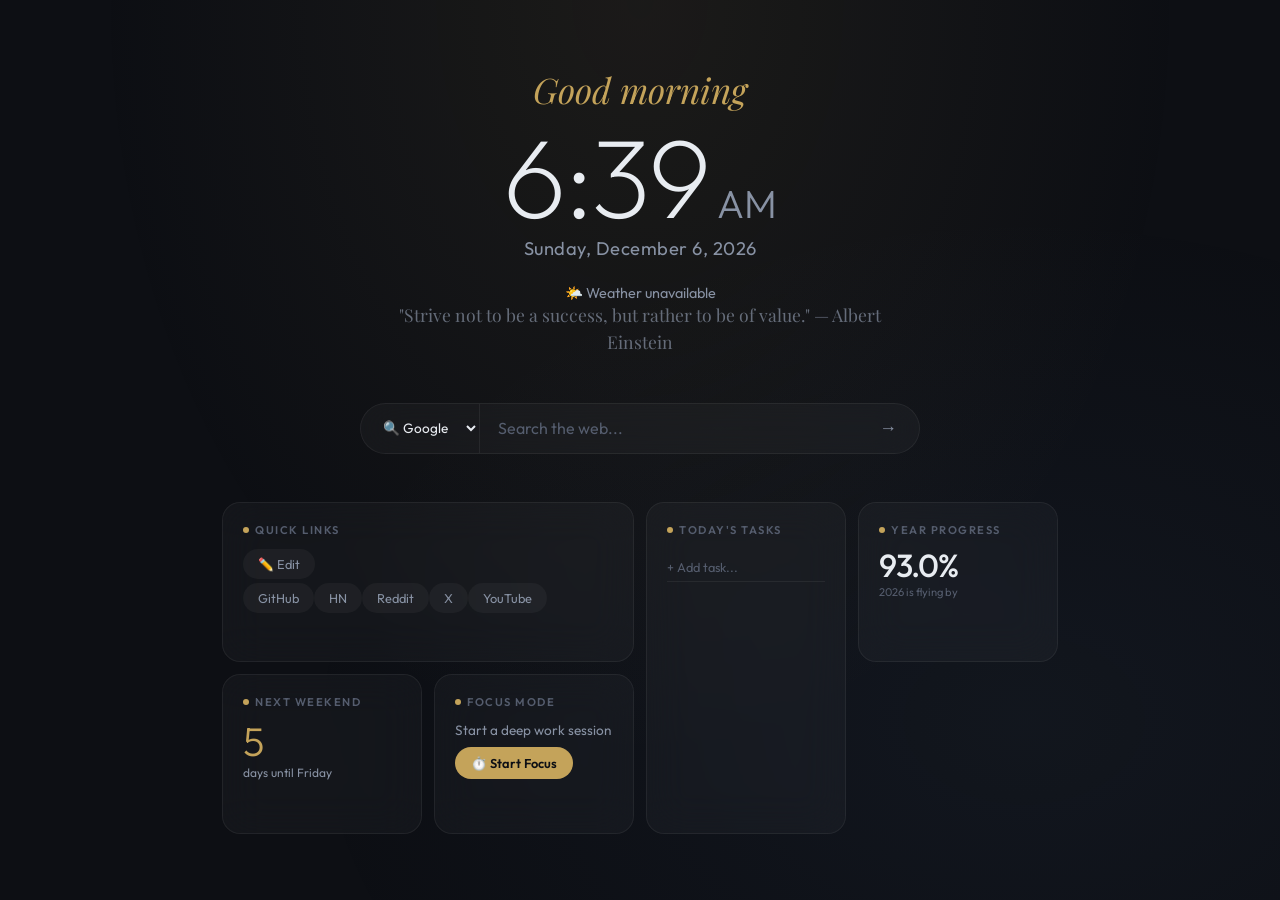
==== dashboard.html @ 771b0e12 "Add Daily Dashboard" ====
<!DOCTYPE html>
<html lang="en">
<head>
<meta charset="UTF-8">
<meta name="viewport" content="width=device-width, initial-scale=1.0">
<title>DayBoard — Your Daily Dashboard</title>
<meta name="description" content="A beautiful daily dashboard. Weather, clock, to-do list, daily quote, and quick search. Set as your browser homepage.">
<meta name="robots" content="index, follow">
<link rel="preconnect" href="https://fonts.googleapis.com">
<link rel="preconnect" href="https://fonts.gstatic.com" crossorigin>
<link href="https://fonts.googleapis.com/css2?family=Outfit:wght@200;300;400;500;600;700;800&family=Playfair+Display:ital,wght@0,400;0,600;0,700;1,400&display=swap" rel="stylesheet">
<style>
:root {
  --bg: #0d0f14;
  --surface: rgba(255,255,255,0.03);
  --surface-hover: rgba(255,255,255,0.06);
  --border: rgba(255,255,255,0.06);
  --text: #e8ecf1;
  --text-secondary: #8892a4;
  --text-muted: #555d6e;
  --accent: #c4a35a;
  --accent-glow: rgba(196,163,90,0.2);
  --radius: 18px;
  --radius-sm: 10px;
  --ease: cubic-bezier(0.16, 1, 0.3, 1);
}

* { margin: 0; padding: 0; box-sizing: border-box; }
html { font-size: 16px; }
body {
  font-family: 'Outfit', -apple-system, sans-serif;
  background: var(--bg);
  color: var(--text);
  min-height: 100vh;
  display: flex;
  align-items: center;
  justify-content: center;
  -webkit-font-smoothing: antialiased;
  overflow-x: hidden;
}

/* Background */
.bg-image {
  position: fixed; inset: 0; z-index: 0;
  background-size: cover; background-position: center;
  opacity: 0.15; transition: opacity 1s;
}
.bg-overlay {
  position: fixed; inset: 0; z-index: 0;
  background: radial-gradient(ellipse at 50% 0%, rgba(196,163,90,0.08) 0%, transparent 60%),
              radial-gradient(ellipse at 80% 80%, rgba(100,140,200,0.06) 0%, transparent 50%);
}

/* Layout */
.dashboard {
  position: relative; z-index: 1;
  width: 100%; max-width: 900px;
  min-height: 100vh;
  display: flex; flex-direction: column;
  justify-content: center;
  padding: 40px 32px;
}

/* Hero section: Time + Quote */
.hero-section {
  text-align: center;
  margin-bottom: 48px;
  animation: fadeUp 0.8s var(--ease) forwards;
}

.time-display {
  font-family: 'Outfit', sans-serif;
  font-size: clamp(3.5rem, 10vw, 7rem);
  font-weight: 200;
  letter-spacing: -3px;
  color: var(--text);
  line-height: 1;
  margin-bottom: 4px;
}
.time-display .ampm {
  font-size: 0.35em;
  font-weight: 300;
  letter-spacing: 0;
  margin-left: 8px;
  color: var(--text-secondary);
}

.date-display {
  font-size: 1.15rem;
  color: var(--text-secondary);
  font-weight: 400;
  letter-spacing: 0.5px;
  margin-bottom: 24px;
}

.greeting {
  font-family: 'Playfair Display', serif;
  font-size: clamp(1.5rem, 3vw, 2.2rem);
  font-style: italic;
  color: var(--accent);
  font-weight: 400;
  margin-bottom: 8px;
}

.quote-text {
  font-family: 'Playfair Display', serif;
  font-size: 1.1rem;
  color: var(--text-secondary);
  max-width: 500px;
  margin: 0 auto;
  line-height: 1.5;
  opacity: 0.7;
}

/* Weather */
.weather-bar {
  display: flex;
  align-items: center;
  justify-content: center;
  gap: 8px;
  margin-top: 8px;
  font-size: 0.9rem;
  color: var(--text-secondary);
}
.weather-icon { font-size: 1.5rem; }

/* Search */
.search-wrap {
  margin: 0 auto 48px;
  max-width: 560px;
  width: 100%;
  animation: fadeUp 0.8s var(--ease) 0.15s forwards;
  opacity: 0;
}
.search-box {
  display: flex;
  background: var(--surface);
  border: 1px solid var(--border);
  border-radius: 50px;
  overflow: hidden;
  backdrop-filter: blur(20px);
  transition: border-color 0.3s, box-shadow 0.3s;
}
.search-box:focus-within {
  border-color: var(--accent);
  box-shadow: 0 0 24px var(--accent-glow);
}
.search-engine {
  padding: 14px 8px 14px 18px;
  background: transparent;
  border: none;
  color: var(--text);
  font-family: 'Outfit', sans-serif;
  font-size: 0.85rem;
  cursor: pointer;
  outline: none;
  min-width: 100px;
  border-right: 1px solid var(--border);
}
.search-engine option { background: #1a1d26; color: var(--text); }
.search-input {
  flex: 1;
  padding: 14px 18px;
  background: transparent;
  border: none;
  color: var(--text);
  font-family: 'Outfit', sans-serif;
  font-size: 1rem;
  outline: none;
}
.search-input::placeholder { color: var(--text-muted); }
.search-btn {
  padding: 14px 22px;
  background: transparent;
  border: none;
  color: var(--text-secondary);
  font-size: 1.1rem;
  cursor: pointer;
  transition: color 0.2s;
}
.search-btn:hover { color: var(--accent); }

/* Bento Grid */
.bento-grid {
  display: grid;
  grid-template-columns: repeat(4, 1fr);
  grid-auto-rows: 160px;
  gap: 12px;
  animation: fadeUp 0.8s var(--ease) 0.3s forwards;
  opacity: 0;
}

.bento-card {
  background: var(--surface);
  border: 1px solid var(--border);
  border-radius: var(--radius);
  padding: 20px;
  backdrop-filter: blur(20px);
  transition: all 0.3s var(--ease);
  overflow: hidden;
  position: relative;
}
.bento-card:hover {
  background: var(--surface-hover);
  border-color: rgba(255,255,255,0.12);
  transform: translateY(-2px);
}
.bento-card.col-2 { grid-column: span 2; }
.bento-card.row-2 { grid-row: span 2; }

.card-title {
  font-size: 0.7rem;
  text-transform: uppercase;
  letter-spacing: 1.5px;
  color: var(--text-muted);
  font-weight: 600;
  margin-bottom: 12px;
  display: flex;
  align-items: center;
  gap: 6px;
}
.card-title .dot {
  width: 6px; height: 6px;
  border-radius: 50%;
  background: var(--accent);
}

/* Todo card */
.todo-list { list-style: none; max-height: 80px; overflow-y: auto; }
.todo-item {
  display: flex; align-items: center; gap: 8px;
  padding: 6px 0; font-size: 0.85rem; color: var(--text-secondary);
  cursor: pointer; transition: color 0.2s;
}
.todo-item:hover { color: var(--text); }
.todo-item.done { text-decoration: line-through; opacity: 0.4; }
.todo-check { width: 16px; height: 16px; border-radius: 4px; border: 1.5px solid var(--text-muted); flex-shrink: 0; display: flex; align-items: center; justify-content: center; font-size: 0.6rem; transition: all 0.2s; }
.todo-item.done .todo-check { background: var(--accent); border-color: var(--accent); }
.todo-input {
  width: 100%; padding: 6px 0; background: transparent; border: none; border-bottom: 1px solid var(--border);
  color: var(--text); font-family: 'Outfit', sans-serif; font-size: 0.8rem; outline: none; margin-top: 4px;
}
.todo-input::placeholder { color: var(--text-muted); }

/* Links card */
.quick-links { display: flex; flex-wrap: wrap; gap: 8px; }
.quick-link {
  padding: 6px 14px; border-radius: 20px;
  background: rgba(255,255,255,0.04);
  color: var(--text-secondary); text-decoration: none;
  font-size: 0.8rem; transition: all 0.2s;
  border: 1px solid transparent;
}
.quick-link:hover { background: var(--surface-hover); color: var(--text); border-color: var(--border); }

/* Countdown card */
.countdown-num {
  font-size: 2.5rem; font-weight: 300; letter-spacing: -1px;
  color: var(--accent); line-height: 1;
}
.countdown-label { font-size: 0.75rem; color: var(--text-secondary); margin-top: 4px; }

/* Stats */
.stat-value {
  font-size: 2rem; font-weight: 500; letter-spacing: -1px;
  color: var(--text); line-height: 1;
}
.stat-label { font-size: 0.7rem; color: var(--text-muted); margin-top: 4px; }

/* Focus button */
.focus-link {
  display: inline-flex; align-items: center; gap: 6px;
  margin-top: 8px; padding: 8px 16px;
  background: var(--accent); color: #0d0f14;
  border-radius: 20px; text-decoration: none;
  font-size: 0.8rem; font-weight: 600;
  transition: all 0.2s;
}
.focus-link:hover { transform: scale(1.03); box-shadow: 0 0 20px var(--accent-glow); }

@keyframes fadeUp {
  from { opacity: 0; transform: translateY(20px); }
  to { opacity: 1; transform: translateY(0); }
}

@media (max-width: 768px) {
  .dashboard { padding: 32px 16px; }
  .bento-grid {
    grid-template-columns: repeat(2, 1fr);
    grid-auto-rows: 140px;
  }
  .bento-card.col-2 { grid-column: span 2; }
  .time-display { font-size: 3rem; }
}
@media (max-width: 480px) {
  .bento-grid { grid-template-columns: 1fr; grid-auto-rows: auto; }
  .bento-card.col-2 { grid-column: span 1; }
  .time-display { font-size: 2.5rem; }
}
</style>
</head>
<body>

<div class="bg-image" id="bgImage"></div>
<div class="bg-overlay"></div>

<div class="dashboard">

  <!-- Hero -->
  <div class="hero-section">
    <div class="greeting" id="greeting">Good morning</div>
    <div class="time-display" id="timeDisplay">00:00</div>
    <div class="date-display" id="dateDisplay"></div>
    <div class="weather-bar" id="weatherBar">Loading weather...</div>
    <div class="quote-text" id="quoteText"></div>
  </div>

  <!-- Search -->
  <div class="search-wrap">
    <div class="search-box">
      <select class="search-engine" id="searchEngine">
        <option value="https://www.google.com/search?q=">🔍 Google</option>
        <option value="https://www.bing.com/search?q=">🔷 Bing</option>
        <option value="https://www.baidu.com/s?wd=">🔶 百度</option>
        <option value="https://search.bilibili.com/all?keyword=">📺 B站</option>
        <option value="https://www.youtube.com/results?search_query=">▶️ YouTube</option>
      </select>
      <input type="text" class="search-input" id="searchInput" placeholder="Search the web..." onkeydown="if(event.key==='Enter')doSearch()">
      <button class="search-btn" onclick="doSearch()">→</button>
    </div>
  </div>

  <!-- Bento Grid -->
  <div class="bento-grid">

    <!-- Quick Links -->
    <div class="bento-card col-2">
      <div class="card-title"><span class="dot"></span> Quick Links</div>
      <div class="quick-links">
        <a href="#" class="quick-link" onclick="localStorage.setItem('db_links',prompt('Edit links (comma-separated URLs|names):',localStorage.getItem('db_links')||''));location.reload()">✏️ Edit</a>
        <span id="quickLinksContainer"></span>
      </div>
    </div>

    <!-- To-Do -->
    <div class="bento-card row-2">
      <div class="card-title"><span class="dot"></span> Today's Tasks</div>
      <ul class="todo-list" id="todoList"></ul>
      <input type="text" class="todo-input" id="todoInput" placeholder="+ Add task..." onkeydown="if(event.key==='Enter')addTodo()">
    </div>

    <!-- Year Progress -->
    <div class="bento-card">
      <div class="card-title"><span class="dot"></span> Year Progress</div>
      <div class="stat-value" id="yearPercent">0%</div>
      <div class="stat-label">2026 is flying by</div>
    </div>

    <!-- Countdown -->
    <div class="bento-card">
      <div class="card-title"><span class="dot"></span> Next Weekend</div>
      <div class="countdown-num" id="countdownDays">0</div>
      <div class="countdown-label">days until Friday</div>
    </div>

    <!-- Focus -->
    <div class="bento-card">
      <div class="card-title"><span class="dot"></span> Focus Mode</div>
      <div style="font-size:0.85rem;color:var(--text-secondary)">Start a deep work session</div>
      <a href="tools/focus-timer.html" class="focus-link">⏱️ Start Focus</a>
    </div>

  </div>

</div>

<script>
// ===== Clock =====
function updateClock() {
  const now = new Date();
  const h = now.getHours(), m = now.getMinutes();
  const ampm = h >= 12 ? 'PM' : 'AM';
  const h12 = h % 12 || 12;
  document.getElementById('timeDisplay').innerHTML = `${h12}:${String(m).padStart(2,'0')}<span class="ampm">${ampm}</span>`;
  
  // Greeting
  let g = h < 12 ? 'Good morning' : h < 17 ? 'Good afternoon' : 'Good evening';
  document.getElementById('greeting').textContent = g;
  
  // Date
  const opts = { weekday: 'long', year: 'numeric', month: 'long', day: 'numeric' };
  document.getElementById('dateDisplay').textContent = now.toLocaleDateString('en-US', opts);
  
  // Year progress
  const start = new Date(now.getFullYear(), 0, 1);
  const end = new Date(now.getFullYear() + 1, 0, 1);
  const pct = ((now - start) / (end - start) * 100).toFixed(1);
  document.getElementById('yearPercent').textContent = pct + '%';
  
  // Countdown to Friday
  const dayOfWeek = now.getDay();
  const daysUntilFriday = dayOfWeek <= 5 ? 5 - dayOfWeek : 7 - dayOfWeek + 5;
  document.getElementById('countdownDays').textContent = daysUntilFriday || '🎉';
  if (daysUntilFriday === 0) {
    document.querySelector('#countdownDays').nextElementSibling.textContent = "It's Friday! 🎉";
  }
}
updateClock();
setInterval(updateClock, 10000);

// ===== Weather (Open-Meteo free API) =====
async function fetchWeather() {
  try {
    // Try to get location
    const pos = await new Promise((resolve, reject) => {
      navigator.geolocation.getCurrentPosition(resolve, reject, { timeout: 5000 });
    });
    const { latitude: lat, longitude: lon } = pos.coords;
    const resp = await fetch(`https://api.open-meteo.com/v1/forecast?latitude=${lat}&longitude=${lon}&current=temperature_2m,weather_code&timezone=auto`);
    const data = await resp.json();
    const temp = Math.round(data.current.temperature_2m);
    const code = data.current.weather_code;
    const icons = { 0:'☀️',1:'🌤️',2:'⛅',3:'☁️',45:'🌫️',51:'🌦️',61:'🌧️',71:'🌨️',80:'🌦️',95:'⛈️' };
    const icon = icons[code] || '🌡️';
    const city = data.timezone?.split('/')[1] || '';
    document.getElementById('weatherBar').innerHTML = `<span class="weather-icon">${icon}</span> ${temp}°C ${city}`;
  } catch(e) {
    document.getElementById('weatherBar').textContent = '🌤️ Weather unavailable';
  }
}
fetchWeather();

// ===== Daily Quote =====
const quotes = [
  '"The only way to do great work is to love what you do." — Steve Jobs',
  '"It does not matter how slowly you go as long as you do not stop." — Confucius',
  '"The future belongs to those who believe in the beauty of their dreams." — Eleanor Roosevelt',
  '"Strive not to be a success, but rather to be of value." — Albert Einstein',
  '"The best time to plant a tree was 20 years ago. The second best time is now." — Chinese Proverb',
  '"Your time is limited, don\'t waste it living someone else\'s life." — Steve Jobs',
  '"Everything you\'ve ever wanted is on the other side of fear." — George Addair',
  '"The only impossible journey is the one you never begin." — Tony Robbins',
  '"Do what you can, with what you have, where you are." — Theodore Roosevelt',
  '"Success is not final, failure is not fatal: it is the courage to continue that counts." — Winston Churchill',
  '"Act as if what you do makes a difference. It does." — William James',
  '"What lies behind us and what lies before us are tiny matters compared to what lies within us." — Emerson',
  '"The secret of getting ahead is getting started." — Mark Twain',
  '"Don\'t watch the clock; do what it does. Keep going." — Sam Levenson',
  '"Quality is not an act, it is a habit." — Aristotle',
];
const today = new Date().toDateString();
const idx = today.split('').reduce((a,c) => a + c.charCodeAt(0), 0) % quotes.length;
document.getElementById('quoteText').textContent = quotes[idx];

// ===== Search =====
function doSearch() {
  const q = document.getElementById('searchInput').value.trim();
  if (!q) return;
  const engine = document.getElementById('searchEngine').value;
  window.location.href = engine + encodeURIComponent(q);
}

// ===== Todo =====
function loadTodos() {
  try { return JSON.parse(localStorage.getItem('db_todos') || '[]'); } catch(e) { return []; }
}
function saveTodos(todos) { localStorage.setItem('db_todos', JSON.stringify(todos)); }
function renderTodos() {
  const todos = loadTodos();
  const list = document.getElementById('todoList');
  list.innerHTML = todos.map((t, i) => `
    <li class="todo-item ${t.done ? 'done' : ''}" onclick="toggleTodo(${i})">
      <span class="todo-check">${t.done ? '✓' : ''}</span> ${t.text}
    </li>
  `).join('');
}
function addTodo() {
  const input = document.getElementById('todoInput');
  const text = input.value.trim();
  if (!text) return;
  const todos = loadTodos();
  todos.push({ text, done: false });
  saveTodos(todos);
  input.value = '';
  renderTodos();
}
function toggleTodo(i) {
  const todos = loadTodos();
  todos[i].done = !todos[i].done;
  saveTodos(todos);
  renderTodos();
}
renderTodos();

// ===== Quick Links =====
function renderLinks() {
  const raw = localStorage.getItem('db_links');
  if (!raw) {
    localStorage.setItem('db_links', 
      'https://github.com|GitHub,https://news.ycombinator.com|HN,https://www.reddit.com|Reddit,https://twitter.com|X,https://www.youtube.com|YouTube');
  }
  const links = (localStorage.getItem('db_links') || '').split(',').filter(l => l.includes('|'));
  const container = document.getElementById('quickLinksContainer');
  container.innerHTML = links.map(l => {
    const [url, name] = l.split('|');
    return `<a href="${url.trim()}" class="quick-link" target="_blank">${name.trim()}</a>`;
  }).join('');
}
renderLinks();

// ===== Background =====
const bgImages = [
  'https://images.unsplash.com/photo-1506905925346-21bda4d32df4?w=1920&q=80',
  'https://images.unsplash.com/photo-1464822759023-fed622ff2c3b?w=1920&q=80',
  'https://images.unsplash.com/photo-1500964757637-c85e8a162699?w=1920&q=80',
  'https://images.unsplash.com/photo-1470071459604-3b5ec3a7fe05?w=1920&q=80',
  'https://images.unsplash.com/photo-1441974231531-c6227db76b6e?w=1920&q=80',
  'https://images.unsplash.com/photo-1518837695005-2083093ee35b?w=1920&q=80',
  'https://images.unsplash.com/photo-1439405326854-014607f694d7?w=1920&q=80',
  'https://images.unsplash.com/photo-1532274402911-5a369e4c4bb5?w=1920&q=80',
];
const bgIdx = new Date().getDate() % bgImages.length;
document.getElementById('bgImage').style.backgroundImage = `url(${bgImages[bgIdx]})`;
</script>
</body>
</html>
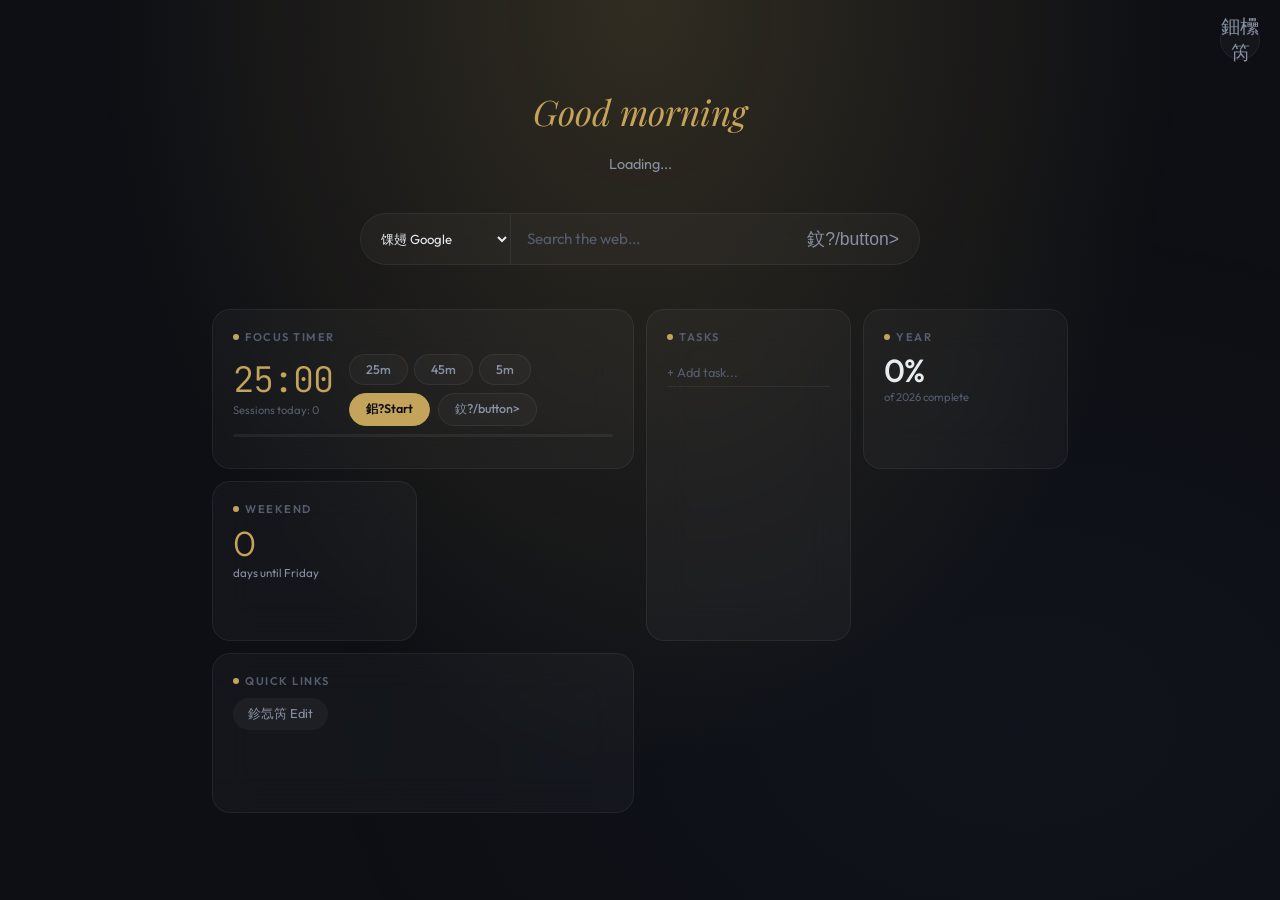
==== commit b3965832: "Dashboard v2" ====
--- a/dashboard.html
+++ b/dashboard.html
@@ -1,15 +1,16 @@
 <!DOCTYPE html>
-<html lang="en">
+<html lang="en" data-theme="dark">
 <head>
 <meta charset="UTF-8">
 <meta name="viewport" content="width=device-width, initial-scale=1.0">
-<title>DayBoard — Your Daily Dashboard</title>
-<meta name="description" content="A beautiful daily dashboard. Weather, clock, to-do list, daily quote, and quick search. Set as your browser homepage.">
+<title>DayBoard 鈥?Your Daily Dashboard</title>
+<meta name="description" content="A beautiful daily dashboard with weather, to-do list, built-in focus timer, daily quotes, and quick search. Set as your browser homepage.">
 <meta name="robots" content="index, follow">
 <link rel="preconnect" href="https://fonts.googleapis.com">
 <link rel="preconnect" href="https://fonts.gstatic.com" crossorigin>
-<link href="https://fonts.googleapis.com/css2?family=Outfit:wght@200;300;400;500;600;700;800&family=Playfair+Display:ital,wght@0,400;0,600;0,700;1,400&display=swap" rel="stylesheet">
+<link href="https://fonts.googleapis.com/css2?family=Outfit:wght@200;300;400;500;600;700;800&family=Playfair+Display:ital,wght@0,400;0,600;0,700;1,400&family=JetBrains+Mono:wght@300;400&display=swap" rel="stylesheet">
 <style>
+/* ====== THEME SYSTEM ====== */
 :root {
   --bg: #0d0f14;
   --surface: rgba(255,255,255,0.03);
@@ -20,9 +21,51 @@
   --text-muted: #555d6e;
   --accent: #c4a35a;
   --accent-glow: rgba(196,163,90,0.2);
+  --accent2: #e8c97a;
   --radius: 18px;
   --radius-sm: 10px;
   --ease: cubic-bezier(0.16, 1, 0.3, 1);
+  --bg-opacity: 0.15;
+}
+
+[data-theme="light"] {
+  --bg: #f5f0eb;
+  --surface: rgba(0,0,0,0.03);
+  --surface-hover: rgba(0,0,0,0.05);
+  --border: rgba(0,0,0,0.06);
+  --text: #1a1a1a;
+  --text-secondary: #6b6b6b;
+  --text-muted: #999;
+  --accent: #b8860b;
+  --accent-glow: rgba(184,134,11,0.15);
+  --accent2: #daa520;
+  --bg-opacity: 0.3;
+}
+
+[data-theme="ocean"] {
+  --bg: #0a1628;
+  --surface: rgba(100,180,255,0.04);
+  --surface-hover: rgba(100,180,255,0.08);
+  --border: rgba(100,180,255,0.08);
+  --text: #d4e4f7;
+  --text-secondary: #7a9cc6;
+  --text-muted: #4a6688;
+  --accent: #5dade2;
+  --accent-glow: rgba(93,173,226,0.2);
+  --accent2: #85c1e9;
+}
+
+[data-theme="forest"] {
+  --bg: #0f1a0f;
+  --surface: rgba(100,200,100,0.04);
+  --surface-hover: rgba(100,200,100,0.08);
+  --border: rgba(100,200,100,0.08);
+  --text: #d4e8d4;
+  --text-secondary: #7aaa7a;
+  --text-muted: #4a7a4a;
+  --accent: #52be80;
+  --accent-glow: rgba(82,190,128,0.2);
+  --accent2: #7dcea0;
 }
 
 * { margin: 0; padding: 0; box-sizing: border-box; }
@@ -37,264 +80,150 @@
   justify-content: center;
   -webkit-font-smoothing: antialiased;
   overflow-x: hidden;
+  transition: background 0.5s, color 0.5s;
 }
 
 /* Background */
-.bg-image {
-  position: fixed; inset: 0; z-index: 0;
-  background-size: cover; background-position: center;
-  opacity: 0.15; transition: opacity 1s;
-}
-.bg-overlay {
-  position: fixed; inset: 0; z-index: 0;
-  background: radial-gradient(ellipse at 50% 0%, rgba(196,163,90,0.08) 0%, transparent 60%),
-              radial-gradient(ellipse at 80% 80%, rgba(100,140,200,0.06) 0%, transparent 50%);
-}
+.bg-image { position: fixed; inset: 0; z-index: 0; background-size: cover; background-position: center; opacity: var(--bg-opacity); transition: opacity 1s, background-image 0.8s; }
+.bg-overlay { position: fixed; inset: 0; z-index: 0; background: radial-gradient(ellipse at 50% 0%, var(--accent-glow) 0%, transparent 60%), radial-gradient(ellipse at 80% 80%, rgba(100,140,200,0.04) 0%, transparent 50%); transition: background 0.5s; }
 
 /* Layout */
-.dashboard {
-  position: relative; z-index: 1;
-  width: 100%; max-width: 900px;
-  min-height: 100vh;
-  display: flex; flex-direction: column;
-  justify-content: center;
-  padding: 40px 32px;
-}
-
-/* Hero section: Time + Quote */
-.hero-section {
-  text-align: center;
-  margin-bottom: 48px;
-  animation: fadeUp 0.8s var(--ease) forwards;
-}
-
-.time-display {
-  font-family: 'Outfit', sans-serif;
-  font-size: clamp(3.5rem, 10vw, 7rem);
-  font-weight: 200;
-  letter-spacing: -3px;
-  color: var(--text);
-  line-height: 1;
-  margin-bottom: 4px;
-}
-.time-display .ampm {
-  font-size: 0.35em;
-  font-weight: 300;
-  letter-spacing: 0;
-  margin-left: 8px;
-  color: var(--text-secondary);
-}
-
-.date-display {
-  font-size: 1.15rem;
-  color: var(--text-secondary);
-  font-weight: 400;
-  letter-spacing: 0.5px;
-  margin-bottom: 24px;
-}
-
-.greeting {
-  font-family: 'Playfair Display', serif;
-  font-size: clamp(1.5rem, 3vw, 2.2rem);
-  font-style: italic;
-  color: var(--accent);
-  font-weight: 400;
-  margin-bottom: 8px;
-}
-
-.quote-text {
-  font-family: 'Playfair Display', serif;
-  font-size: 1.1rem;
-  color: var(--text-secondary);
-  max-width: 500px;
-  margin: 0 auto;
-  line-height: 1.5;
-  opacity: 0.7;
-}
-
-/* Weather */
-.weather-bar {
-  display: flex;
-  align-items: center;
-  justify-content: center;
-  gap: 8px;
-  margin-top: 8px;
-  font-size: 0.9rem;
-  color: var(--text-secondary);
-}
-.weather-icon { font-size: 1.5rem; }
+.dashboard { position: relative; z-index: 1; width: 100%; max-width: 920px; min-height: 100vh; display: flex; flex-direction: column; justify-content: center; padding: 40px 32px; }
+
+/* Settings gear */
+.settings-btn {
+  position: fixed; top: 20px; right: 20px; z-index: 10;
+  width: 40px; height: 40px; border-radius: 50%;
+  background: var(--surface); border: 1px solid var(--border);
+  color: var(--text-secondary); font-size: 1.2rem; cursor: pointer;
+  display: flex; align-items: center; justify-content: center;
+  transition: all 0.3s; backdrop-filter: blur(10px);
+}
+.settings-btn:hover { background: var(--surface-hover); color: var(--text); transform: rotate(60deg); }
+
+/* Settings panel */
+.settings-panel {
+  position: fixed; top: 70px; right: 20px; z-index: 10;
+  background: var(--surface); border: 1px solid var(--border);
+  border-radius: var(--radius); padding: 20px;
+  backdrop-filter: blur(30px); min-width: 240px;
+  display: none; animation: fadeUp 0.3s var(--ease);
+}
+.settings-panel.open { display: block; }
+.settings-panel h3 { font-size: 0.8rem; text-transform: uppercase; letter-spacing: 1.5px; color: var(--text-muted); margin-bottom: 12px; }
+.setting-row { display: flex; align-items: center; gap: 8px; margin-bottom: 10px; }
+.setting-row label { font-size: 0.85rem; color: var(--text-secondary); flex: 1; }
+.setting-row input[type="text"] {
+  width: 140px; padding: 6px 10px; background: var(--surface-hover); border: 1px solid var(--border);
+  border-radius: 6px; color: var(--text); font-family: 'Outfit',sans-serif; font-size: 0.85rem; outline: none;
+}
+.setting-row input[type="text"]:focus { border-color: var(--accent); }
+.theme-options { display: flex; gap: 6px; }
+.theme-dot {
+  width: 28px; height: 28px; border-radius: 50%; cursor: pointer; border: 2px solid transparent;
+  transition: all 0.2s;
+}
+.theme-dot:hover { transform: scale(1.1); }
+.theme-dot.active { border-color: var(--text); }
+.theme-dot.dark { background: #0d0f14; }
+.theme-dot.light { background: #f5f0eb; }
+.theme-dot.ocean { background: #0a1628; }
+.theme-dot.forest { background: #0f1a0f; }
+
+/* Set as homepage banner */
+.homepage-banner {
+  position: fixed; bottom: 0; left: 0; right: 0; z-index: 10;
+  background: var(--accent); color: #0d0f14;
+  text-align: center; padding: 12px 20px;
+  font-size: 0.85rem; font-weight: 600;
+  display: none; animation: fadeUp 0.5s var(--ease);
+  cursor: pointer;
+}
+.homepage-banner.show { display: block; }
+.homepage-banner .close-banner { position: absolute; right: 16px; top: 50%; transform: translateY(-50%); background: none; border: none; color: #0d0f14; font-size: 1.2rem; cursor: pointer; opacity: 0.6; }
+
+/* Hero */
+.hero-section { text-align: center; margin-bottom: 40px; animation: fadeUp 0.8s var(--ease) forwards; }
+.time-display { font-family: 'Outfit', sans-serif; font-size: clamp(3.5rem, 10vw, 6.5rem); font-weight: 200; letter-spacing: -3px; line-height: 1; margin-bottom: 2px; transition: color 0.5s; }
+.time-display .ampm { font-size: 0.33em; font-weight: 300; letter-spacing: 0; margin-left: 6px; color: var(--text-secondary); }
+.date-display { font-size: 1.1rem; color: var(--text-secondary); font-weight: 400; letter-spacing: 0.5px; margin-bottom: 20px; }
+.greeting { font-family: 'Playfair Display', serif; font-size: clamp(1.5rem, 3vw, 2.2rem); font-style: italic; color: var(--accent); font-weight: 400; margin-bottom: 6px; }
+.quote-text { font-family: 'Playfair Display', serif; font-size: 1.05rem; color: var(--text-secondary); max-width: 500px; margin: 0 auto; line-height: 1.5; opacity: 0.7; transition: color 0.5s; }
+.weather-bar { display: flex; align-items: center; justify-content: center; gap: 6px; margin-top: 8px; font-size: 0.9rem; color: var(--text-secondary); }
+.weather-icon { font-size: 1.4rem; }
 
 /* Search */
-.search-wrap {
-  margin: 0 auto 48px;
-  max-width: 560px;
-  width: 100%;
-  animation: fadeUp 0.8s var(--ease) 0.15s forwards;
-  opacity: 0;
-}
-.search-box {
-  display: flex;
-  background: var(--surface);
-  border: 1px solid var(--border);
-  border-radius: 50px;
-  overflow: hidden;
-  backdrop-filter: blur(20px);
-  transition: border-color 0.3s, box-shadow 0.3s;
-}
-.search-box:focus-within {
-  border-color: var(--accent);
-  box-shadow: 0 0 24px var(--accent-glow);
-}
-.search-engine {
-  padding: 14px 8px 14px 18px;
-  background: transparent;
-  border: none;
-  color: var(--text);
-  font-family: 'Outfit', sans-serif;
-  font-size: 0.85rem;
-  cursor: pointer;
-  outline: none;
-  min-width: 100px;
-  border-right: 1px solid var(--border);
-}
+.search-wrap { margin: 0 auto 44px; max-width: 560px; width: 100%; animation: fadeUp 0.8s var(--ease) 0.15s forwards; opacity: 0; }
+.search-box { display: flex; background: var(--surface); border: 1px solid var(--border); border-radius: 50px; overflow: hidden; backdrop-filter: blur(20px); transition: all 0.3s; }
+.search-box:focus-within { border-color: var(--accent); box-shadow: 0 0 24px var(--accent-glow); }
+.search-engine { padding: 13px 8px 13px 16px; background: transparent; border: none; color: var(--text); font-family: 'Outfit', sans-serif; font-size: 0.82rem; cursor: pointer; outline: none; min-width: 95px; border-right: 1px solid var(--border); }
 .search-engine option { background: #1a1d26; color: var(--text); }
-.search-input {
-  flex: 1;
-  padding: 14px 18px;
-  background: transparent;
-  border: none;
-  color: var(--text);
-  font-family: 'Outfit', sans-serif;
-  font-size: 1rem;
-  outline: none;
-}
+.search-input { flex: 1; padding: 13px 16px; background: transparent; border: none; color: var(--text); font-family: 'Outfit', sans-serif; font-size: 0.95rem; outline: none; }
 .search-input::placeholder { color: var(--text-muted); }
-.search-btn {
-  padding: 14px 22px;
-  background: transparent;
-  border: none;
-  color: var(--text-secondary);
-  font-size: 1.1rem;
-  cursor: pointer;
-  transition: color 0.2s;
-}
+.search-btn { padding: 13px 20px; background: transparent; border: none; color: var(--text-secondary); font-size: 1.1rem; cursor: pointer; transition: color 0.2s; }
 .search-btn:hover { color: var(--accent); }
 
 /* Bento Grid */
-.bento-grid {
-  display: grid;
-  grid-template-columns: repeat(4, 1fr);
-  grid-auto-rows: 160px;
-  gap: 12px;
-  animation: fadeUp 0.8s var(--ease) 0.3s forwards;
-  opacity: 0;
-}
-
-.bento-card {
-  background: var(--surface);
-  border: 1px solid var(--border);
-  border-radius: var(--radius);
-  padding: 20px;
-  backdrop-filter: blur(20px);
-  transition: all 0.3s var(--ease);
-  overflow: hidden;
-  position: relative;
-}
-.bento-card:hover {
-  background: var(--surface-hover);
-  border-color: rgba(255,255,255,0.12);
-  transform: translateY(-2px);
-}
+.bento-grid { display: grid; grid-template-columns: repeat(4, 1fr); grid-auto-rows: 160px; gap: 12px; animation: fadeUp 0.8s var(--ease) 0.3s forwards; opacity: 0; }
+.bento-card { background: var(--surface); border: 1px solid var(--border); border-radius: var(--radius); padding: 20px; backdrop-filter: blur(20px); transition: all 0.3s var(--ease); overflow: hidden; position: relative; }
+.bento-card:hover { background: var(--surface-hover); border-color: rgba(255,255,255,0.12); transform: translateY(-2px); }
 .bento-card.col-2 { grid-column: span 2; }
 .bento-card.row-2 { grid-row: span 2; }
-
-.card-title {
-  font-size: 0.7rem;
-  text-transform: uppercase;
-  letter-spacing: 1.5px;
-  color: var(--text-muted);
-  font-weight: 600;
-  margin-bottom: 12px;
-  display: flex;
-  align-items: center;
-  gap: 6px;
-}
-.card-title .dot {
-  width: 6px; height: 6px;
-  border-radius: 50%;
-  background: var(--accent);
-}
-
-/* Todo card */
+.card-title { font-size: 0.7rem; text-transform: uppercase; letter-spacing: 1.5px; color: var(--text-muted); font-weight: 600; margin-bottom: 10px; display: flex; align-items: center; gap: 6px; }
+.card-title .dot { width: 6px; height: 6px; border-radius: 50%; background: var(--accent); flex-shrink: 0; }
+
+/* Todo */
 .todo-list { list-style: none; max-height: 80px; overflow-y: auto; }
-.todo-item {
-  display: flex; align-items: center; gap: 8px;
-  padding: 6px 0; font-size: 0.85rem; color: var(--text-secondary);
-  cursor: pointer; transition: color 0.2s;
-}
+.todo-item { display: flex; align-items: center; gap: 8px; padding: 5px 0; font-size: 0.82rem; color: var(--text-secondary); cursor: pointer; transition: color 0.2s; }
 .todo-item:hover { color: var(--text); }
 .todo-item.done { text-decoration: line-through; opacity: 0.4; }
 .todo-check { width: 16px; height: 16px; border-radius: 4px; border: 1.5px solid var(--text-muted); flex-shrink: 0; display: flex; align-items: center; justify-content: center; font-size: 0.6rem; transition: all 0.2s; }
 .todo-item.done .todo-check { background: var(--accent); border-color: var(--accent); }
-.todo-input {
-  width: 100%; padding: 6px 0; background: transparent; border: none; border-bottom: 1px solid var(--border);
-  color: var(--text); font-family: 'Outfit', sans-serif; font-size: 0.8rem; outline: none; margin-top: 4px;
-}
+.todo-input { width: 100%; padding: 6px 0; background: transparent; border: none; border-bottom: 1px solid var(--border); color: var(--text); font-family: 'Outfit', sans-serif; font-size: 0.8rem; outline: none; margin-top: 4px; }
 .todo-input::placeholder { color: var(--text-muted); }
 
-/* Links card */
+/* Links */
 .quick-links { display: flex; flex-wrap: wrap; gap: 8px; }
-.quick-link {
-  padding: 6px 14px; border-radius: 20px;
-  background: rgba(255,255,255,0.04);
-  color: var(--text-secondary); text-decoration: none;
-  font-size: 0.8rem; transition: all 0.2s;
-  border: 1px solid transparent;
-}
+.quick-link { padding: 6px 14px; border-radius: 20px; background: rgba(255,255,255,0.04); color: var(--text-secondary); text-decoration: none; font-size: 0.8rem; transition: all 0.2s; border: 1px solid transparent; }
 .quick-link:hover { background: var(--surface-hover); color: var(--text); border-color: var(--border); }
 
-/* Countdown card */
-.countdown-num {
-  font-size: 2.5rem; font-weight: 300; letter-spacing: -1px;
-  color: var(--accent); line-height: 1;
-}
-.countdown-label { font-size: 0.75rem; color: var(--text-secondary); margin-top: 4px; }
-
 /* Stats */
-.stat-value {
-  font-size: 2rem; font-weight: 500; letter-spacing: -1px;
-  color: var(--text); line-height: 1;
-}
+.stat-value { font-size: 2rem; font-weight: 500; letter-spacing: -1px; line-height: 1; }
 .stat-label { font-size: 0.7rem; color: var(--text-muted); margin-top: 4px; }
 
-/* Focus button */
-.focus-link {
-  display: inline-flex; align-items: center; gap: 6px;
-  margin-top: 8px; padding: 8px 16px;
-  background: var(--accent); color: #0d0f14;
-  border-radius: 20px; text-decoration: none;
-  font-size: 0.8rem; font-weight: 600;
-  transition: all 0.2s;
-}
-.focus-link:hover { transform: scale(1.03); box-shadow: 0 0 20px var(--accent-glow); }
-
-@keyframes fadeUp {
-  from { opacity: 0; transform: translateY(20px); }
-  to { opacity: 1; transform: translateY(0); }
-}
+/* Focus Timer embedded */
+.focus-display { font-family: 'JetBrains Mono', monospace; font-size: 2.2rem; font-weight: 300; letter-spacing: -1px; color: var(--accent); line-height: 1; margin-bottom: 4px; transition: color 0.3s; }
+.focus-controls { display: flex; gap: 8px; margin-top: 8px; }
+.focus-btn {
+  padding: 7px 16px; border-radius: 20px; border: 1px solid var(--border);
+  background: var(--surface); color: var(--text-secondary);
+  font-family: 'Outfit', sans-serif; font-size: 0.78rem; cursor: pointer;
+  transition: all 0.2s; font-weight: 500;
+}
+.focus-btn:hover { background: var(--surface-hover); color: var(--text); }
+.focus-btn.primary { background: var(--accent); color: #0d0f14; border-color: var(--accent); font-weight: 600; }
+.focus-btn.primary:hover { background: var(--accent2); }
+.focus-progress { height: 3px; background: var(--border); border-radius: 2px; margin-top: 8px; overflow: hidden; }
+.focus-progress-bar { height: 100%; background: var(--accent); border-radius: 2px; transition: width 1s linear; width: 0%; }
+.focus-sessions { font-size: 0.7rem; color: var(--text-muted); margin-top: 6px; }
+
+/* Countdown */
+.countdown-num { font-size: 2.2rem; font-weight: 300; letter-spacing: -1px; color: var(--accent); line-height: 1; }
+.countdown-label { font-size: 0.72rem; color: var(--text-secondary); margin-top: 4px; }
+
+/* Animations */
+@keyframes fadeUp { from { opacity: 0; transform: translateY(20px); } to { opacity: 1; transform: translateY(0); } }
+@keyframes pulse { 0%,100% { opacity: 1; } 50% { opacity: 0.5; } }
 
 @media (max-width: 768px) {
   .dashboard { padding: 32px 16px; }
-  .bento-grid {
-    grid-template-columns: repeat(2, 1fr);
-    grid-auto-rows: 140px;
-  }
+  .bento-grid { grid-template-columns: repeat(2, 1fr); grid-auto-rows: 140px; }
   .bento-card.col-2 { grid-column: span 2; }
   .time-display { font-size: 3rem; }
 }
 @media (max-width: 480px) {
   .bento-grid { grid-template-columns: 1fr; grid-auto-rows: auto; }
-  .bento-card.col-2 { grid-column: span 1; }
+  .bento-card.col-2, .bento-card.row-2 { grid-column: span 1; grid-row: span 1; }
   .time-display { font-size: 2.5rem; }
 }
 </style>
@@ -304,14 +233,42 @@
 <div class="bg-image" id="bgImage"></div>
 <div class="bg-overlay"></div>
 
+<!-- Settings -->
+<button class="settings-btn" id="settingsBtn" onclick="toggleSettings()" title="Settings">鈿欙笍</button>
+<div class="settings-panel" id="settingsPanel">
+  <h3>Settings</h3>
+  <div class="setting-row">
+    <label>Your Name</label>
+    <input type="text" id="nameInput" placeholder="Your name" onchange="saveName()" maxlength="20">
+  </div>
+  <div class="setting-row">
+    <label>Theme</label>
+    <div class="theme-options">
+      <div class="theme-dot dark active" onclick="setTheme('dark')" title="Dark"></div>
+      <div class="theme-dot light" onclick="setTheme('light')" title="Light"></div>
+      <div class="theme-dot ocean" onclick="setTheme('ocean')" title="Ocean"></div>
+      <div class="theme-dot forest" onclick="setTheme('forest')" title="Forest"></div>
+    </div>
+  </div>
+  <div style="font-size:0.7rem;color:var(--text-muted);margin-top:12px;">
+    Set as homepage: <strong>chrome://settings</strong> 鈫?On startup 鈫?Open a specific page 鈫?Paste URL
+  </div>
+</div>
+
+<!-- Homepage banner -->
+<div class="homepage-banner" id="homepageBanner" onclick="this.classList.remove('show')">
+  馃挕 Tip: Set this page as your browser homepage for daily inspiration!
+  <button class="close-banner" onclick="event.stopPropagation();document.getElementById('homepageBanner').classList.remove('show');localStorage.setItem('db_banner_hidden','1')">鉁?/button>
+</div>
+
 <div class="dashboard">
 
   <!-- Hero -->
   <div class="hero-section">
     <div class="greeting" id="greeting">Good morning</div>
-    <div class="time-display" id="timeDisplay">00:00</div>
+    <div class="time-display" id="timeDisplay"></div>
     <div class="date-display" id="dateDisplay"></div>
-    <div class="weather-bar" id="weatherBar">Loading weather...</div>
+    <div class="weather-bar" id="weatherBar">Loading...</div>
     <div class="quote-text" id="quoteText"></div>
   </div>
 
@@ -319,62 +276,123 @@
   <div class="search-wrap">
     <div class="search-box">
       <select class="search-engine" id="searchEngine">
-        <option value="https://www.google.com/search?q=">🔍 Google</option>
-        <option value="https://www.bing.com/search?q=">🔷 Bing</option>
-        <option value="https://www.baidu.com/s?wd=">🔶 百度</option>
-        <option value="https://search.bilibili.com/all?keyword=">📺 B站</option>
-        <option value="https://www.youtube.com/results?search_query=">▶️ YouTube</option>
+        <option value="https://www.google.com/search?q=">馃攳 Google</option>
+        <option value="https://www.bing.com/search?q=">馃敺 Bing</option>
+        <option value="https://www.baidu.com/s?wd=">馃敹 鐧惧害</option>
+        <option value="https://search.bilibili.com/all?keyword=">馃摵 B绔?/option>
+        <option value="https://www.youtube.com/results?search_query=">鈻讹笍 YouTube</option>
       </select>
       <input type="text" class="search-input" id="searchInput" placeholder="Search the web..." onkeydown="if(event.key==='Enter')doSearch()">
-      <button class="search-btn" onclick="doSearch()">→</button>
+      <button class="search-btn" onclick="doSearch()">鈫?/button>
     </div>
   </div>
 
   <!-- Bento Grid -->
   <div class="bento-grid">
+
+    <!-- Focus Timer (embedded) - spans 2 cols -->
+    <div class="bento-card col-2">
+      <div class="card-title"><span class="dot"></span> Focus Timer</div>
+      <div style="display:flex;align-items:center;gap:16px;">
+        <div>
+          <div class="focus-display" id="focusDisplay">25:00</div>
+          <div class="focus-sessions" id="focusSessions">Sessions today: 0</div>
+        </div>
+        <div style="flex:1;">
+          <div style="display:flex;gap:6px;margin-bottom:6px;flex-wrap:wrap;">
+            <button class="focus-btn" data-min="25" onclick="setFocusMode(25,this)">25m</button>
+            <button class="focus-btn" data-min="45" onclick="setFocusMode(45,this)">45m</button>
+            <button class="focus-btn" data-min="5" onclick="setFocusMode(5,this)">5m</button>
+          </div>
+          <div class="focus-controls">
+            <button class="focus-btn primary" id="focusPlayBtn" onclick="toggleFocus()">鈻?Start</button>
+            <button class="focus-btn" onclick="resetFocus()">鈫?/button>
+          </div>
+        </div>
+      </div>
+      <div class="focus-progress"><div class="focus-progress-bar" id="focusProgressBar"></div></div>
+    </div>
+
+    <!-- To-Do -->
+    <div class="bento-card row-2">
+      <div class="card-title"><span class="dot"></span> Tasks</div>
+      <ul class="todo-list" id="todoList"></ul>
+      <input type="text" class="todo-input" id="todoInput" placeholder="+ Add task..." onkeydown="if(event.key==='Enter')addTodo()">
+    </div>
+
+    <!-- Year Progress -->
+    <div class="bento-card">
+      <div class="card-title"><span class="dot"></span> Year</div>
+      <div class="stat-value" id="yearPercent">0%</div>
+      <div class="stat-label">of 2026 complete</div>
+    </div>
+
+    <!-- Countdown -->
+    <div class="bento-card">
+      <div class="card-title"><span class="dot"></span> Weekend</div>
+      <div class="countdown-num" id="countdownDays">0</div>
+      <div class="countdown-label" id="countdownLabel">days until Friday</div>
+    </div>
 
     <!-- Quick Links -->
     <div class="bento-card col-2">
       <div class="card-title"><span class="dot"></span> Quick Links</div>
       <div class="quick-links">
-        <a href="#" class="quick-link" onclick="localStorage.setItem('db_links',prompt('Edit links (comma-separated URLs|names):',localStorage.getItem('db_links')||''));location.reload()">✏️ Edit</a>
+        <a href="#" class="quick-link" onclick="editLinks()">鉁忥笍 Edit</a>
         <span id="quickLinksContainer"></span>
       </div>
     </div>
 
-    <!-- To-Do -->
-    <div class="bento-card row-2">
-      <div class="card-title"><span class="dot"></span> Today's Tasks</div>
-      <ul class="todo-list" id="todoList"></ul>
-      <input type="text" class="todo-input" id="todoInput" placeholder="+ Add task..." onkeydown="if(event.key==='Enter')addTodo()">
-    </div>
-
-    <!-- Year Progress -->
-    <div class="bento-card">
-      <div class="card-title"><span class="dot"></span> Year Progress</div>
-      <div class="stat-value" id="yearPercent">0%</div>
-      <div class="stat-label">2026 is flying by</div>
-    </div>
-
-    <!-- Countdown -->
-    <div class="bento-card">
-      <div class="card-title"><span class="dot"></span> Next Weekend</div>
-      <div class="countdown-num" id="countdownDays">0</div>
-      <div class="countdown-label">days until Friday</div>
-    </div>
-
-    <!-- Focus -->
-    <div class="bento-card">
-      <div class="card-title"><span class="dot"></span> Focus Mode</div>
-      <div style="font-size:0.85rem;color:var(--text-secondary)">Start a deep work session</div>
-      <a href="tools/focus-timer.html" class="focus-link">⏱️ Start Focus</a>
-    </div>
-
   </div>
 
 </div>
 
 <script>
+// ===== Storage =====
+const S = (k,d) => { try { const v = localStorage.getItem('db_'+k); return v !== null ? JSON.parse(v) : d; } catch(e) { return d; } };
+const SS = (k,v) => localStorage.setItem('db_'+k, JSON.stringify(v));
+
+// ===== Theme =====
+function setTheme(t) {
+  document.documentElement.setAttribute('data-theme', t);
+  document.querySelectorAll('.theme-dot').forEach(d => d.classList.remove('active'));
+  document.querySelector(`.theme-dot.${t}`)?.classList.add('active');
+  SS('theme', t);
+}
+const savedTheme = S('theme', 'dark');
+setTheme(savedTheme);
+
+// ===== User Name =====
+const userName = S('name', '');
+document.getElementById('nameInput').value = userName;
+
+function saveName() {
+  const name = document.getElementById('nameInput').value.trim();
+  SS('name', name);
+  updateGreeting();
+}
+function updateGreeting() {
+  const name = S('name', '');
+  const h = new Date().getHours();
+  const g = h < 12 ? 'Good morning' : h < 17 ? 'Good afternoon' : 'Good evening';
+  document.getElementById('greeting').textContent = name ? `${g}, ${name}` : g;
+}
+
+// ===== Settings panel =====
+function toggleSettings() {
+  document.getElementById('settingsPanel').classList.toggle('open');
+}
+document.addEventListener('click', e => {
+  if (!e.target.closest('.settings-btn') && !e.target.closest('.settings-panel')) {
+    document.getElementById('settingsPanel').classList.remove('open');
+  }
+});
+
+// ===== Homepage banner =====
+if (!S('banner_hidden', false) && !S('name', '')) {
+  setTimeout(() => document.getElementById('homepageBanner').classList.add('show'), 5000);
+}
+
 // ===== Clock =====
 function updateClock() {
   const now = new Date();
@@ -382,95 +400,82 @@
   const ampm = h >= 12 ? 'PM' : 'AM';
   const h12 = h % 12 || 12;
   document.getElementById('timeDisplay').innerHTML = `${h12}:${String(m).padStart(2,'0')}<span class="ampm">${ampm}</span>`;
-  
-  // Greeting
-  let g = h < 12 ? 'Good morning' : h < 17 ? 'Good afternoon' : 'Good evening';
-  document.getElementById('greeting').textContent = g;
-  
-  // Date
+  updateGreeting();
   const opts = { weekday: 'long', year: 'numeric', month: 'long', day: 'numeric' };
   document.getElementById('dateDisplay').textContent = now.toLocaleDateString('en-US', opts);
   
   // Year progress
   const start = new Date(now.getFullYear(), 0, 1);
   const end = new Date(now.getFullYear() + 1, 0, 1);
-  const pct = ((now - start) / (end - start) * 100).toFixed(1);
-  document.getElementById('yearPercent').textContent = pct + '%';
+  document.getElementById('yearPercent').textContent = ((now - start) / (end - start) * 100).toFixed(1) + '%';
   
   // Countdown to Friday
-  const dayOfWeek = now.getDay();
-  const daysUntilFriday = dayOfWeek <= 5 ? 5 - dayOfWeek : 7 - dayOfWeek + 5;
-  document.getElementById('countdownDays').textContent = daysUntilFriday || '🎉';
-  if (daysUntilFriday === 0) {
-    document.querySelector('#countdownDays').nextElementSibling.textContent = "It's Friday! 🎉";
-  }
+  const dow = now.getDay();
+  const daysUntilFriday = dow <= 5 ? 5 - dow : 7 - dow + 5;
+  document.getElementById('countdownDays').textContent = daysUntilFriday || '馃帀';
+  document.getElementById('countdownLabel').textContent = daysUntilFriday === 0 ? "It's Friday! 馃帀" : 'days until Friday';
 }
 updateClock();
 setInterval(updateClock, 10000);
 
-// ===== Weather (Open-Meteo free API) =====
+// ===== Weather =====
 async function fetchWeather() {
   try {
-    // Try to get location
-    const pos = await new Promise((resolve, reject) => {
-      navigator.geolocation.getCurrentPosition(resolve, reject, { timeout: 5000 });
-    });
+    const pos = await new Promise((r, rej) => navigator.geolocation.getCurrentPosition(r, rej, { timeout: 5000 }));
     const { latitude: lat, longitude: lon } = pos.coords;
     const resp = await fetch(`https://api.open-meteo.com/v1/forecast?latitude=${lat}&longitude=${lon}&current=temperature_2m,weather_code&timezone=auto`);
     const data = await resp.json();
     const temp = Math.round(data.current.temperature_2m);
-    const code = data.current.weather_code;
-    const icons = { 0:'☀️',1:'🌤️',2:'⛅',3:'☁️',45:'🌫️',51:'🌦️',61:'🌧️',71:'🌨️',80:'🌦️',95:'⛈️' };
-    const icon = icons[code] || '🌡️';
+    const icons = { 0:'鈽€锔?,1:'馃尋锔?,2:'鉀?,3:'鈽侊笍',45:'馃尗锔?,51:'馃對锔?,61:'馃導锔?,71:'馃尐锔?,80:'馃對锔?,95:'鉀堬笍' };
     const city = data.timezone?.split('/')[1] || '';
-    document.getElementById('weatherBar').innerHTML = `<span class="weather-icon">${icon}</span> ${temp}°C ${city}`;
+    document.getElementById('weatherBar').innerHTML = `<span class="weather-icon">${icons[data.current.weather_code]||'馃尅锔?}</span> ${temp}掳C ${city}`;
   } catch(e) {
-    document.getElementById('weatherBar').textContent = '🌤️ Weather unavailable';
+    document.getElementById('weatherBar').textContent = '馃尋锔?Weather';
   }
 }
 fetchWeather();
 
 // ===== Daily Quote =====
 const quotes = [
-  '"The only way to do great work is to love what you do." — Steve Jobs',
-  '"It does not matter how slowly you go as long as you do not stop." — Confucius',
-  '"The future belongs to those who believe in the beauty of their dreams." — Eleanor Roosevelt',
-  '"Strive not to be a success, but rather to be of value." — Albert Einstein',
-  '"The best time to plant a tree was 20 years ago. The second best time is now." — Chinese Proverb',
-  '"Your time is limited, don\'t waste it living someone else\'s life." — Steve Jobs',
-  '"Everything you\'ve ever wanted is on the other side of fear." — George Addair',
-  '"The only impossible journey is the one you never begin." — Tony Robbins',
-  '"Do what you can, with what you have, where you are." — Theodore Roosevelt',
-  '"Success is not final, failure is not fatal: it is the courage to continue that counts." — Winston Churchill',
-  '"Act as if what you do makes a difference. It does." — William James',
-  '"What lies behind us and what lies before us are tiny matters compared to what lies within us." — Emerson',
-  '"The secret of getting ahead is getting started." — Mark Twain',
-  '"Don\'t watch the clock; do what it does. Keep going." — Sam Levenson',
-  '"Quality is not an act, it is a habit." — Aristotle',
+  '"The only way to do great work is to love what you do." 鈥?Steve Jobs',
+  '"It does not matter how slowly you go as long as you do not stop." 鈥?Confucius',
+  '"The future belongs to those who believe in the beauty of their dreams." 鈥?Eleanor Roosevelt',
+  '"Strive not to be a success, but rather to be of value." 鈥?Albert Einstein',
+  '"The best time to plant a tree was 20 years ago. The second best time is now." 鈥?Chinese Proverb',
+  '"Your time is limited, don\'t waste it living someone else\'s life." 鈥?Steve Jobs',
+  '"Everything you\'ve ever wanted is on the other side of fear." 鈥?George Addair',
+  '"The only impossible journey is the one you never begin." 鈥?Tony Robbins',
+  '"Do what you can, with what you have, where you are." 鈥?Theodore Roosevelt',
+  '"Success is not final, failure is not fatal: it is the courage to continue that counts." 鈥?Winston Churchill',
+  '"Act as if what you do makes a difference. It does." 鈥?William James',
+  '"What lies behind us and what lies before us are tiny matters compared to what lies within us." 鈥?Emerson',
+  '"The secret of getting ahead is getting started." 鈥?Mark Twain',
+  '"Don\'t watch the clock; do what it does. Keep going." 鈥?Sam Levenson',
+  '"Quality is not an act, it is a habit." 鈥?Aristotle',
+  '"Believe you can and you\'re halfway there." 鈥?Theodore Roosevelt',
+  '"The only limit to our realization of tomorrow is our doubts of today." 鈥?FDR',
+  '"In the middle of difficulty lies opportunity." 鈥?Albert Einstein',
+  '"Start where you are. Use what you have. Do what you can." 鈥?Arthur Ashe',
+  '"It always seems impossible until it\'s done." 鈥?Nelson Mandela',
 ];
 const today = new Date().toDateString();
-const idx = today.split('').reduce((a,c) => a + c.charCodeAt(0), 0) % quotes.length;
-document.getElementById('quoteText').textContent = quotes[idx];
+const qIdx = today.split('').reduce((a,c)=>a+c.charCodeAt(0),0) % quotes.length;
+document.getElementById('quoteText').textContent = quotes[qIdx];
 
 // ===== Search =====
 function doSearch() {
   const q = document.getElementById('searchInput').value.trim();
   if (!q) return;
-  const engine = document.getElementById('searchEngine').value;
-  window.location.href = engine + encodeURIComponent(q);
+  window.location.href = document.getElementById('searchEngine').value + encodeURIComponent(q);
 }
 
 // ===== Todo =====
-function loadTodos() {
-  try { return JSON.parse(localStorage.getItem('db_todos') || '[]'); } catch(e) { return []; }
-}
-function saveTodos(todos) { localStorage.setItem('db_todos', JSON.stringify(todos)); }
+function loadTodos() { return S('todos', []); }
 function renderTodos() {
   const todos = loadTodos();
-  const list = document.getElementById('todoList');
-  list.innerHTML = todos.map((t, i) => `
-    <li class="todo-item ${t.done ? 'done' : ''}" onclick="toggleTodo(${i})">
-      <span class="todo-check">${t.done ? '✓' : ''}</span> ${t.text}
+  document.getElementById('todoList').innerHTML = todos.map((t,i) => `
+    <li class="todo-item ${t.done?'done':''}" onclick="toggleTodo(${i})">
+      <span class="todo-check">${t.done?'鉁?:''}</span> ${he(t.text)}
     </li>
   `).join('');
 }
@@ -480,33 +485,122 @@
   if (!text) return;
   const todos = loadTodos();
   todos.push({ text, done: false });
-  saveTodos(todos);
+  SS('todos', todos);
   input.value = '';
   renderTodos();
 }
 function toggleTodo(i) {
   const todos = loadTodos();
   todos[i].done = !todos[i].done;
-  saveTodos(todos);
+  SS('todos', todos);
   renderTodos();
 }
+function he(s) { const d=document.createElement('div'); d.textContent=s; return d.innerHTML; }
 renderTodos();
 
 // ===== Quick Links =====
 function renderLinks() {
-  const raw = localStorage.getItem('db_links');
-  if (!raw) {
-    localStorage.setItem('db_links', 
-      'https://github.com|GitHub,https://news.ycombinator.com|HN,https://www.reddit.com|Reddit,https://twitter.com|X,https://www.youtube.com|YouTube');
-  }
-  const links = (localStorage.getItem('db_links') || '').split(',').filter(l => l.includes('|'));
-  const container = document.getElementById('quickLinksContainer');
-  container.innerHTML = links.map(l => {
+  const raw = S('links', 'https://github.com|GitHub,https://news.ycombinator.com|HN,https://www.reddit.com|Reddit,https://twitter.com|X,https://www.youtube.com|YouTube');
+  const links = raw.split(',').filter(l => l.includes('|'));
+  document.getElementById('quickLinksContainer').innerHTML = links.map(l => {
     const [url, name] = l.split('|');
     return `<a href="${url.trim()}" class="quick-link" target="_blank">${name.trim()}</a>`;
   }).join('');
 }
+function editLinks() {
+  const raw = S('links', '');
+  const input = prompt('Edit links (comma-separated URL|Name):', raw);
+  if (input !== null) { SS('links', input); renderLinks(); }
+}
 renderLinks();
+
+// ===== Embedded Focus Timer =====
+let focusTotal = 25 * 60;
+let focusRemaining = focusTotal;
+let focusRunning = false;
+let focusInterval = null;
+let focusSessionsToday = S('focus_sessions_today', 0);
+const focusDate = new Date().toDateString();
+if (S('focus_date', '') !== focusDate) {
+  focusSessionsToday = 0;
+  SS('focus_date', focusDate);
+  SS('focus_sessions_today', 0);
+}
+
+function setFocusMode(min, btn) {
+  if (focusRunning) return;
+  document.querySelectorAll('[data-min]').forEach(b => b.classList.remove('primary'));
+  btn.classList.add('primary');
+  focusTotal = min * 60;
+  focusRemaining = focusTotal;
+  updateFocusDisplay();
+  document.getElementById('focusProgressBar').style.width = '0%';
+}
+
+function updateFocusDisplay() {
+  const m = Math.floor(focusRemaining / 60);
+  const s = focusRemaining % 60;
+  document.getElementById('focusDisplay').textContent = `${String(m).padStart(2,'0')}:${String(s).padStart(2,'0')}`;
+  document.getElementById('focusSessions').textContent = `Sessions today: ${focusSessionsToday}`;
+}
+
+function toggleFocus() {
+  if (focusRunning) {
+    clearInterval(focusInterval);
+    focusRunning = false;
+    document.getElementById('focusPlayBtn').textContent = '鈻?Resume';
+  } else {
+    if (focusRemaining <= 0) { focusRemaining = focusTotal; updateFocusDisplay(); }
+    focusRunning = true;
+    document.getElementById('focusPlayBtn').textContent = '鈴?Pause';
+    focusInterval = setInterval(() => {
+      focusRemaining--;
+      updateFocusDisplay();
+      const pct = ((focusTotal - focusRemaining) / focusTotal) * 100;
+      document.getElementById('focusProgressBar').style.width = pct + '%';
+      if (focusRemaining <= 0) {
+        clearInterval(focusInterval);
+        focusRunning = false;
+        document.getElementById('focusPlayBtn').textContent = '鈻?Start';
+        focusSessionsToday++;
+        SS('focus_sessions_today', focusSessionsToday);
+        updateFocusDisplay();
+        playChime();
+        if (Notification.permission === 'granted') {
+          new Notification('Focus Complete! 馃帀', { body: 'Great job! Session completed.', icon: '鈴? });
+        }
+      }
+    }, 1000);
+  }
+}
+
+function resetFocus() {
+  clearInterval(focusInterval);
+  focusRunning = false;
+  focusRemaining = focusTotal;
+  document.getElementById('focusPlayBtn').textContent = '鈻?Start';
+  document.getElementById('focusProgressBar').style.width = '0%';
+  updateFocusDisplay();
+}
+
+function playChime() {
+  try {
+    const ctx = new (window.AudioContext || window.webkitAudioContext)();
+    [523.25, 659.25, 783.99].forEach((freq, i) => {
+      const osc = ctx.createOscillator();
+      const gain = ctx.createGain();
+      osc.type = 'sine'; osc.frequency.value = freq;
+      gain.gain.setValueAtTime(0.3, ctx.currentTime + i * 0.15);
+      gain.gain.exponentialRampToValueAtTime(0.01, ctx.currentTime + i * 0.15 + 0.4);
+      osc.connect(gain); gain.connect(ctx.destination);
+      osc.start(ctx.currentTime + i * 0.15);
+      osc.stop(ctx.currentTime + i * 0.15 + 0.4);
+    });
+  } catch(e) {}
+}
+
+updateFocusDisplay();
+if (Notification.permission === 'default') Notification.requestPermission();
 
 // ===== Background =====
 const bgImages = [
@@ -518,6 +612,8 @@
   'https://images.unsplash.com/photo-1518837695005-2083093ee35b?w=1920&q=80',
   'https://images.unsplash.com/photo-1439405326854-014607f694d7?w=1920&q=80',
   'https://images.unsplash.com/photo-1532274402911-5a369e4c4bb5?w=1920&q=80',
+  'https://images.unsplash.com/photo-1497436072909-60f360e1d4b1?w=1920&q=80',
+  'https://images.unsplash.com/photo-1454496522488-7a8e488e8606?w=1920&q=80',
 ];
 const bgIdx = new Date().getDate() % bgImages.length;
 document.getElementById('bgImage').style.backgroundImage = `url(${bgImages[bgIdx]})`;
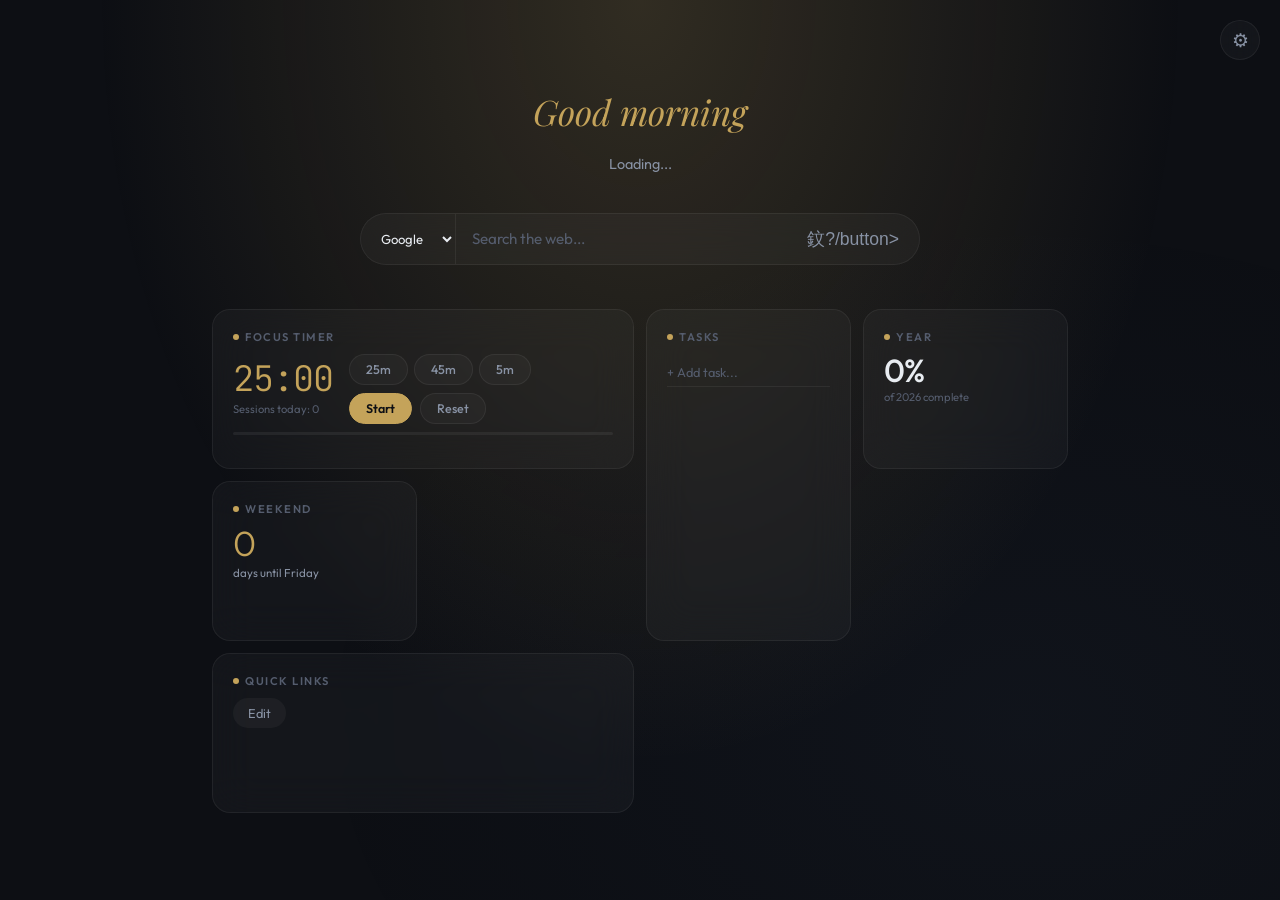
==== commit c55f1e7f: "Fix emoji encoding" ====
--- a/dashboard.html
+++ b/dashboard.html
@@ -234,7 +234,7 @@
 <div class="bg-overlay"></div>
 
 <!-- Settings -->
-<button class="settings-btn" id="settingsBtn" onclick="toggleSettings()" title="Settings">鈿欙笍</button>
+<button class="settings-btn" id="settingsBtn" onclick="toggleSettings()" title="Settings">&#9881;</button>
 <div class="settings-panel" id="settingsPanel">
   <h3>Settings</h3>
   <div class="setting-row">
@@ -257,8 +257,8 @@
 
 <!-- Homepage banner -->
 <div class="homepage-banner" id="homepageBanner" onclick="this.classList.remove('show')">
-  馃挕 Tip: Set this page as your browser homepage for daily inspiration!
-  <button class="close-banner" onclick="event.stopPropagation();document.getElementById('homepageBanner').classList.remove('show');localStorage.setItem('db_banner_hidden','1')">鉁?/button>
+  Tip: Set this page as your browser homepage for daily inspiration!
+  <button class="close-banner" onclick="event.stopPropagation();document.getElementById('homepageBanner').classList.remove('show');localStorage.setItem('db_banner_hidden','1')">X</button>
 </div>
 
 <div class="dashboard">
@@ -276,11 +276,11 @@
   <div class="search-wrap">
     <div class="search-box">
       <select class="search-engine" id="searchEngine">
-        <option value="https://www.google.com/search?q=">馃攳 Google</option>
-        <option value="https://www.bing.com/search?q=">馃敺 Bing</option>
-        <option value="https://www.baidu.com/s?wd=">馃敹 鐧惧害</option>
-        <option value="https://search.bilibili.com/all?keyword=">馃摵 B绔?/option>
-        <option value="https://www.youtube.com/results?search_query=">鈻讹笍 YouTube</option>
+        <option value="https://www.google.com/search?q=">Google</option>
+        <option value="https://www.bing.com/search?q=">Bing</option>
+        <option value="https://www.baidu.com/s?wd=">Baidu</option>
+        <option value="https://search.bilibili.com/all?keyword=">Bilibili</option>
+        <option value="https://www.youtube.com/results?search_query=">YouTube</option>
       </select>
       <input type="text" class="search-input" id="searchInput" placeholder="Search the web..." onkeydown="if(event.key==='Enter')doSearch()">
       <button class="search-btn" onclick="doSearch()">鈫?/button>
@@ -305,8 +305,8 @@
             <button class="focus-btn" data-min="5" onclick="setFocusMode(5,this)">5m</button>
           </div>
           <div class="focus-controls">
-            <button class="focus-btn primary" id="focusPlayBtn" onclick="toggleFocus()">鈻?Start</button>
-            <button class="focus-btn" onclick="resetFocus()">鈫?/button>
+            <button class="focus-btn primary" id="focusPlayBtn" onclick="toggleFocus()">Start</button>
+            <button class="focus-btn" onclick="resetFocus()">Reset</button>
           </div>
         </div>
       </div>
@@ -338,7 +338,7 @@
     <div class="bento-card col-2">
       <div class="card-title"><span class="dot"></span> Quick Links</div>
       <div class="quick-links">
-        <a href="#" class="quick-link" onclick="editLinks()">鉁忥笍 Edit</a>
+        <a href="#" class="quick-link" onclick="editLinks()">Edit</a>
         <span id="quickLinksContainer"></span>
       </div>
     </div>
@@ -412,8 +412,8 @@
   // Countdown to Friday
   const dow = now.getDay();
   const daysUntilFriday = dow <= 5 ? 5 - dow : 7 - dow + 5;
-  document.getElementById('countdownDays').textContent = daysUntilFriday || '馃帀';
-  document.getElementById('countdownLabel').textContent = daysUntilFriday === 0 ? "It's Friday! 馃帀" : 'days until Friday';
+  document.getElementById('countdownDays').textContent = daysUntilFriday || '!!';
+  document.getElementById('countdownLabel').textContent = daysUntilFriday === 0 ? "It's Friday!" : 'days until Friday';
 }
 updateClock();
 setInterval(updateClock, 10000);
@@ -426,11 +426,11 @@
     const resp = await fetch(`https://api.open-meteo.com/v1/forecast?latitude=${lat}&longitude=${lon}&current=temperature_2m,weather_code&timezone=auto`);
     const data = await resp.json();
     const temp = Math.round(data.current.temperature_2m);
-    const icons = { 0:'鈽€锔?,1:'馃尋锔?,2:'鉀?,3:'鈽侊笍',45:'馃尗锔?,51:'馃對锔?,61:'馃導锔?,71:'馃尐锔?,80:'馃對锔?,95:'鉀堬笍' };
+    const icons = { 0:'Clear',1:'P Cloudy',2:'Cloudy',3:'Overcast',45:'Fog',51:'Drizzle',61:'Rain',71:'Snow',80:'Showers',95:'Storm' };
     const city = data.timezone?.split('/')[1] || '';
-    document.getElementById('weatherBar').innerHTML = `<span class="weather-icon">${icons[data.current.weather_code]||'馃尅锔?}</span> ${temp}掳C ${city}`;
+    document.getElementById('weatherBar').innerHTML = `${icons[data.current.weather_code]||'N/A'} &middot; ${temp}&deg;C ${city}`;
   } catch(e) {
-    document.getElementById('weatherBar').textContent = '馃尋锔?Weather';
+    document.getElementById('weatherBar').textContent = 'Weather unavailable';
   }
 }
 fetchWeather();
@@ -548,11 +548,11 @@
   if (focusRunning) {
     clearInterval(focusInterval);
     focusRunning = false;
-    document.getElementById('focusPlayBtn').textContent = '鈻?Resume';
+    document.getElementById('focusPlayBtn').textContent = 'Resume';
   } else {
     if (focusRemaining <= 0) { focusRemaining = focusTotal; updateFocusDisplay(); }
     focusRunning = true;
-    document.getElementById('focusPlayBtn').textContent = '鈴?Pause';
+    document.getElementById('focusPlayBtn').textContent = 'Pause';
     focusInterval = setInterval(() => {
       focusRemaining--;
       updateFocusDisplay();
@@ -561,13 +561,13 @@
       if (focusRemaining <= 0) {
         clearInterval(focusInterval);
         focusRunning = false;
-        document.getElementById('focusPlayBtn').textContent = '鈻?Start';
+        document.getElementById('focusPlayBtn').textContent = 'Start';
         focusSessionsToday++;
         SS('focus_sessions_today', focusSessionsToday);
         updateFocusDisplay();
         playChime();
         if (Notification.permission === 'granted') {
-          new Notification('Focus Complete! 馃帀', { body: 'Great job! Session completed.', icon: '鈴? });
+          new Notification('Focus Complete!', { body: 'Great job! Session completed.' });
         }
       }
     }, 1000);
@@ -578,7 +578,7 @@
   clearInterval(focusInterval);
   focusRunning = false;
   focusRemaining = focusTotal;
-  document.getElementById('focusPlayBtn').textContent = '鈻?Start';
+  document.getElementById('focusPlayBtn').textContent = 'Start';
   document.getElementById('focusProgressBar').style.width = '0%';
   updateFocusDisplay();
 }
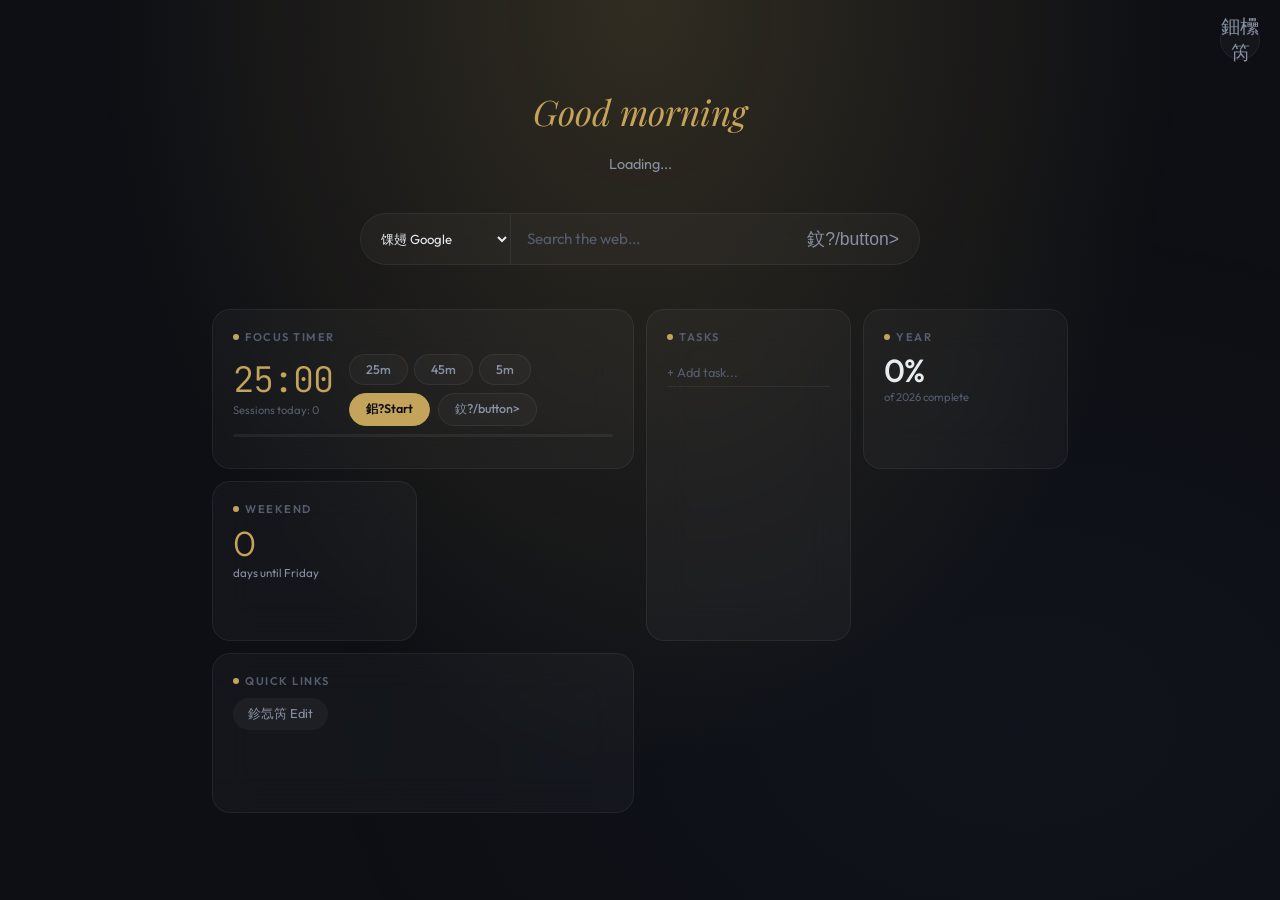
==== commit 0eaccf39: "Rollback emoji" ====
--- a/dashboard.html
+++ b/dashboard.html
@@ -234,7 +234,7 @@
 <div class="bg-overlay"></div>
 
 <!-- Settings -->
-<button class="settings-btn" id="settingsBtn" onclick="toggleSettings()" title="Settings">&#9881;</button>
+<button class="settings-btn" id="settingsBtn" onclick="toggleSettings()" title="Settings">鈿欙笍</button>
 <div class="settings-panel" id="settingsPanel">
   <h3>Settings</h3>
   <div class="setting-row">
@@ -257,8 +257,8 @@
 
 <!-- Homepage banner -->
 <div class="homepage-banner" id="homepageBanner" onclick="this.classList.remove('show')">
-  Tip: Set this page as your browser homepage for daily inspiration!
-  <button class="close-banner" onclick="event.stopPropagation();document.getElementById('homepageBanner').classList.remove('show');localStorage.setItem('db_banner_hidden','1')">X</button>
+  馃挕 Tip: Set this page as your browser homepage for daily inspiration!
+  <button class="close-banner" onclick="event.stopPropagation();document.getElementById('homepageBanner').classList.remove('show');localStorage.setItem('db_banner_hidden','1')">鉁?/button>
 </div>
 
 <div class="dashboard">
@@ -276,11 +276,11 @@
   <div class="search-wrap">
     <div class="search-box">
       <select class="search-engine" id="searchEngine">
-        <option value="https://www.google.com/search?q=">Google</option>
-        <option value="https://www.bing.com/search?q=">Bing</option>
-        <option value="https://www.baidu.com/s?wd=">Baidu</option>
-        <option value="https://search.bilibili.com/all?keyword=">Bilibili</option>
-        <option value="https://www.youtube.com/results?search_query=">YouTube</option>
+        <option value="https://www.google.com/search?q=">馃攳 Google</option>
+        <option value="https://www.bing.com/search?q=">馃敺 Bing</option>
+        <option value="https://www.baidu.com/s?wd=">馃敹 鐧惧害</option>
+        <option value="https://search.bilibili.com/all?keyword=">馃摵 B绔?/option>
+        <option value="https://www.youtube.com/results?search_query=">鈻讹笍 YouTube</option>
       </select>
       <input type="text" class="search-input" id="searchInput" placeholder="Search the web..." onkeydown="if(event.key==='Enter')doSearch()">
       <button class="search-btn" onclick="doSearch()">鈫?/button>
@@ -305,8 +305,8 @@
             <button class="focus-btn" data-min="5" onclick="setFocusMode(5,this)">5m</button>
           </div>
           <div class="focus-controls">
-            <button class="focus-btn primary" id="focusPlayBtn" onclick="toggleFocus()">Start</button>
-            <button class="focus-btn" onclick="resetFocus()">Reset</button>
+            <button class="focus-btn primary" id="focusPlayBtn" onclick="toggleFocus()">鈻?Start</button>
+            <button class="focus-btn" onclick="resetFocus()">鈫?/button>
           </div>
         </div>
       </div>
@@ -338,7 +338,7 @@
     <div class="bento-card col-2">
       <div class="card-title"><span class="dot"></span> Quick Links</div>
       <div class="quick-links">
-        <a href="#" class="quick-link" onclick="editLinks()">Edit</a>
+        <a href="#" class="quick-link" onclick="editLinks()">鉁忥笍 Edit</a>
         <span id="quickLinksContainer"></span>
       </div>
     </div>
@@ -412,8 +412,8 @@
   // Countdown to Friday
   const dow = now.getDay();
   const daysUntilFriday = dow <= 5 ? 5 - dow : 7 - dow + 5;
-  document.getElementById('countdownDays').textContent = daysUntilFriday || '!!';
-  document.getElementById('countdownLabel').textContent = daysUntilFriday === 0 ? "It's Friday!" : 'days until Friday';
+  document.getElementById('countdownDays').textContent = daysUntilFriday || '馃帀';
+  document.getElementById('countdownLabel').textContent = daysUntilFriday === 0 ? "It's Friday! 馃帀" : 'days until Friday';
 }
 updateClock();
 setInterval(updateClock, 10000);
@@ -426,11 +426,11 @@
     const resp = await fetch(`https://api.open-meteo.com/v1/forecast?latitude=${lat}&longitude=${lon}&current=temperature_2m,weather_code&timezone=auto`);
     const data = await resp.json();
     const temp = Math.round(data.current.temperature_2m);
-    const icons = { 0:'Clear',1:'P Cloudy',2:'Cloudy',3:'Overcast',45:'Fog',51:'Drizzle',61:'Rain',71:'Snow',80:'Showers',95:'Storm' };
+    const icons = { 0:'鈽€锔?,1:'馃尋锔?,2:'鉀?,3:'鈽侊笍',45:'馃尗锔?,51:'馃對锔?,61:'馃導锔?,71:'馃尐锔?,80:'馃對锔?,95:'鉀堬笍' };
     const city = data.timezone?.split('/')[1] || '';
-    document.getElementById('weatherBar').innerHTML = `${icons[data.current.weather_code]||'N/A'} &middot; ${temp}&deg;C ${city}`;
+    document.getElementById('weatherBar').innerHTML = `<span class="weather-icon">${icons[data.current.weather_code]||'馃尅锔?}</span> ${temp}掳C ${city}`;
   } catch(e) {
-    document.getElementById('weatherBar').textContent = 'Weather unavailable';
+    document.getElementById('weatherBar').textContent = '馃尋锔?Weather';
   }
 }
 fetchWeather();
@@ -548,11 +548,11 @@
   if (focusRunning) {
     clearInterval(focusInterval);
     focusRunning = false;
-    document.getElementById('focusPlayBtn').textContent = 'Resume';
+    document.getElementById('focusPlayBtn').textContent = '鈻?Resume';
   } else {
     if (focusRemaining <= 0) { focusRemaining = focusTotal; updateFocusDisplay(); }
     focusRunning = true;
-    document.getElementById('focusPlayBtn').textContent = 'Pause';
+    document.getElementById('focusPlayBtn').textContent = '鈴?Pause';
     focusInterval = setInterval(() => {
       focusRemaining--;
       updateFocusDisplay();
@@ -561,13 +561,13 @@
       if (focusRemaining <= 0) {
         clearInterval(focusInterval);
         focusRunning = false;
-        document.getElementById('focusPlayBtn').textContent = 'Start';
+        document.getElementById('focusPlayBtn').textContent = '鈻?Start';
         focusSessionsToday++;
         SS('focus_sessions_today', focusSessionsToday);
         updateFocusDisplay();
         playChime();
         if (Notification.permission === 'granted') {
-          new Notification('Focus Complete!', { body: 'Great job! Session completed.' });
+          new Notification('Focus Complete! 馃帀', { body: 'Great job! Session completed.', icon: '鈴? });
         }
       }
     }, 1000);
@@ -578,7 +578,7 @@
   clearInterval(focusInterval);
   focusRunning = false;
   focusRemaining = focusTotal;
-  document.getElementById('focusPlayBtn').textContent = 'Start';
+  document.getElementById('focusPlayBtn').textContent = '鈻?Start';
   document.getElementById('focusProgressBar').style.width = '0%';
   updateFocusDisplay();
 }
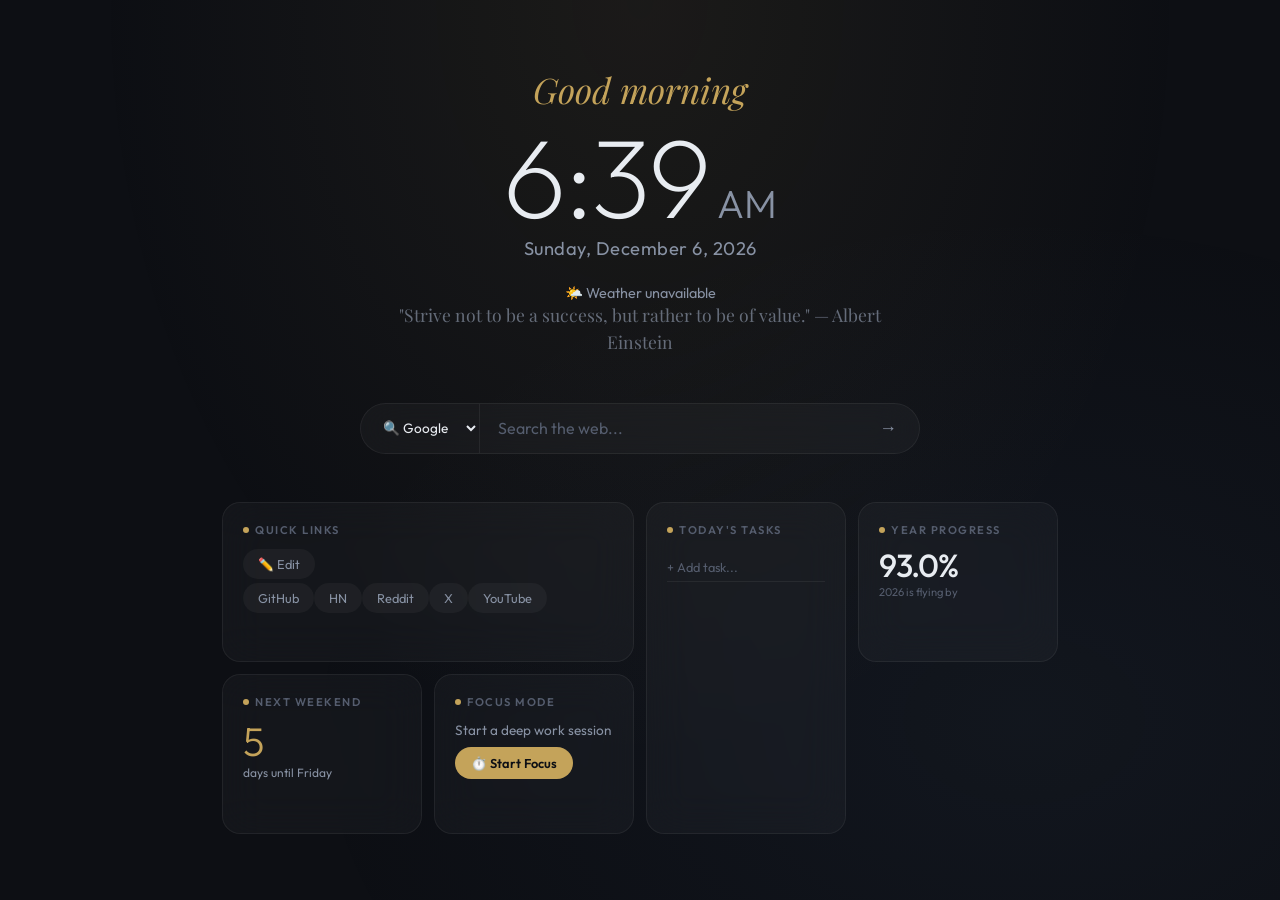
==== commit e5aef597: "Rollback to V1" ====
--- a/dashboard.html
+++ b/dashboard.html
@@ -1,16 +1,15 @@
 <!DOCTYPE html>
-<html lang="en" data-theme="dark">
+<html lang="en">
 <head>
 <meta charset="UTF-8">
 <meta name="viewport" content="width=device-width, initial-scale=1.0">
-<title>DayBoard 鈥?Your Daily Dashboard</title>
-<meta name="description" content="A beautiful daily dashboard with weather, to-do list, built-in focus timer, daily quotes, and quick search. Set as your browser homepage.">
+<title>DayBoard — Your Daily Dashboard</title>
+<meta name="description" content="A beautiful daily dashboard. Weather, clock, to-do list, daily quote, and quick search. Set as your browser homepage.">
 <meta name="robots" content="index, follow">
 <link rel="preconnect" href="https://fonts.googleapis.com">
 <link rel="preconnect" href="https://fonts.gstatic.com" crossorigin>
-<link href="https://fonts.googleapis.com/css2?family=Outfit:wght@200;300;400;500;600;700;800&family=Playfair+Display:ital,wght@0,400;0,600;0,700;1,400&family=JetBrains+Mono:wght@300;400&display=swap" rel="stylesheet">
+<link href="https://fonts.googleapis.com/css2?family=Outfit:wght@200;300;400;500;600;700;800&family=Playfair+Display:ital,wght@0,400;0,600;0,700;1,400&display=swap" rel="stylesheet">
 <style>
-/* ====== THEME SYSTEM ====== */
 :root {
   --bg: #0d0f14;
   --surface: rgba(255,255,255,0.03);
@@ -21,51 +20,9 @@
   --text-muted: #555d6e;
   --accent: #c4a35a;
   --accent-glow: rgba(196,163,90,0.2);
-  --accent2: #e8c97a;
   --radius: 18px;
   --radius-sm: 10px;
   --ease: cubic-bezier(0.16, 1, 0.3, 1);
-  --bg-opacity: 0.15;
-}
-
-[data-theme="light"] {
-  --bg: #f5f0eb;
-  --surface: rgba(0,0,0,0.03);
-  --surface-hover: rgba(0,0,0,0.05);
-  --border: rgba(0,0,0,0.06);
-  --text: #1a1a1a;
-  --text-secondary: #6b6b6b;
-  --text-muted: #999;
-  --accent: #b8860b;
-  --accent-glow: rgba(184,134,11,0.15);
-  --accent2: #daa520;
-  --bg-opacity: 0.3;
-}
-
-[data-theme="ocean"] {
-  --bg: #0a1628;
-  --surface: rgba(100,180,255,0.04);
-  --surface-hover: rgba(100,180,255,0.08);
-  --border: rgba(100,180,255,0.08);
-  --text: #d4e4f7;
-  --text-secondary: #7a9cc6;
-  --text-muted: #4a6688;
-  --accent: #5dade2;
-  --accent-glow: rgba(93,173,226,0.2);
-  --accent2: #85c1e9;
-}
-
-[data-theme="forest"] {
-  --bg: #0f1a0f;
-  --surface: rgba(100,200,100,0.04);
-  --surface-hover: rgba(100,200,100,0.08);
-  --border: rgba(100,200,100,0.08);
-  --text: #d4e8d4;
-  --text-secondary: #7aaa7a;
-  --text-muted: #4a7a4a;
-  --accent: #52be80;
-  --accent-glow: rgba(82,190,128,0.2);
-  --accent2: #7dcea0;
 }
 
 * { margin: 0; padding: 0; box-sizing: border-box; }
@@ -80,150 +37,264 @@
   justify-content: center;
   -webkit-font-smoothing: antialiased;
   overflow-x: hidden;
-  transition: background 0.5s, color 0.5s;
 }
 
 /* Background */
-.bg-image { position: fixed; inset: 0; z-index: 0; background-size: cover; background-position: center; opacity: var(--bg-opacity); transition: opacity 1s, background-image 0.8s; }
-.bg-overlay { position: fixed; inset: 0; z-index: 0; background: radial-gradient(ellipse at 50% 0%, var(--accent-glow) 0%, transparent 60%), radial-gradient(ellipse at 80% 80%, rgba(100,140,200,0.04) 0%, transparent 50%); transition: background 0.5s; }
+.bg-image {
+  position: fixed; inset: 0; z-index: 0;
+  background-size: cover; background-position: center;
+  opacity: 0.15; transition: opacity 1s;
+}
+.bg-overlay {
+  position: fixed; inset: 0; z-index: 0;
+  background: radial-gradient(ellipse at 50% 0%, rgba(196,163,90,0.08) 0%, transparent 60%),
+              radial-gradient(ellipse at 80% 80%, rgba(100,140,200,0.06) 0%, transparent 50%);
+}
 
 /* Layout */
-.dashboard { position: relative; z-index: 1; width: 100%; max-width: 920px; min-height: 100vh; display: flex; flex-direction: column; justify-content: center; padding: 40px 32px; }
-
-/* Settings gear */
-.settings-btn {
-  position: fixed; top: 20px; right: 20px; z-index: 10;
-  width: 40px; height: 40px; border-radius: 50%;
-  background: var(--surface); border: 1px solid var(--border);
-  color: var(--text-secondary); font-size: 1.2rem; cursor: pointer;
-  display: flex; align-items: center; justify-content: center;
-  transition: all 0.3s; backdrop-filter: blur(10px);
-}
-.settings-btn:hover { background: var(--surface-hover); color: var(--text); transform: rotate(60deg); }
-
-/* Settings panel */
-.settings-panel {
-  position: fixed; top: 70px; right: 20px; z-index: 10;
-  background: var(--surface); border: 1px solid var(--border);
-  border-radius: var(--radius); padding: 20px;
-  backdrop-filter: blur(30px); min-width: 240px;
-  display: none; animation: fadeUp 0.3s var(--ease);
-}
-.settings-panel.open { display: block; }
-.settings-panel h3 { font-size: 0.8rem; text-transform: uppercase; letter-spacing: 1.5px; color: var(--text-muted); margin-bottom: 12px; }
-.setting-row { display: flex; align-items: center; gap: 8px; margin-bottom: 10px; }
-.setting-row label { font-size: 0.85rem; color: var(--text-secondary); flex: 1; }
-.setting-row input[type="text"] {
-  width: 140px; padding: 6px 10px; background: var(--surface-hover); border: 1px solid var(--border);
-  border-radius: 6px; color: var(--text); font-family: 'Outfit',sans-serif; font-size: 0.85rem; outline: none;
-}
-.setting-row input[type="text"]:focus { border-color: var(--accent); }
-.theme-options { display: flex; gap: 6px; }
-.theme-dot {
-  width: 28px; height: 28px; border-radius: 50%; cursor: pointer; border: 2px solid transparent;
-  transition: all 0.2s;
-}
-.theme-dot:hover { transform: scale(1.1); }
-.theme-dot.active { border-color: var(--text); }
-.theme-dot.dark { background: #0d0f14; }
-.theme-dot.light { background: #f5f0eb; }
-.theme-dot.ocean { background: #0a1628; }
-.theme-dot.forest { background: #0f1a0f; }
-
-/* Set as homepage banner */
-.homepage-banner {
-  position: fixed; bottom: 0; left: 0; right: 0; z-index: 10;
-  background: var(--accent); color: #0d0f14;
-  text-align: center; padding: 12px 20px;
-  font-size: 0.85rem; font-weight: 600;
-  display: none; animation: fadeUp 0.5s var(--ease);
+.dashboard {
+  position: relative; z-index: 1;
+  width: 100%; max-width: 900px;
+  min-height: 100vh;
+  display: flex; flex-direction: column;
+  justify-content: center;
+  padding: 40px 32px;
+}
+
+/* Hero section: Time + Quote */
+.hero-section {
+  text-align: center;
+  margin-bottom: 48px;
+  animation: fadeUp 0.8s var(--ease) forwards;
+}
+
+.time-display {
+  font-family: 'Outfit', sans-serif;
+  font-size: clamp(3.5rem, 10vw, 7rem);
+  font-weight: 200;
+  letter-spacing: -3px;
+  color: var(--text);
+  line-height: 1;
+  margin-bottom: 4px;
+}
+.time-display .ampm {
+  font-size: 0.35em;
+  font-weight: 300;
+  letter-spacing: 0;
+  margin-left: 8px;
+  color: var(--text-secondary);
+}
+
+.date-display {
+  font-size: 1.15rem;
+  color: var(--text-secondary);
+  font-weight: 400;
+  letter-spacing: 0.5px;
+  margin-bottom: 24px;
+}
+
+.greeting {
+  font-family: 'Playfair Display', serif;
+  font-size: clamp(1.5rem, 3vw, 2.2rem);
+  font-style: italic;
+  color: var(--accent);
+  font-weight: 400;
+  margin-bottom: 8px;
+}
+
+.quote-text {
+  font-family: 'Playfair Display', serif;
+  font-size: 1.1rem;
+  color: var(--text-secondary);
+  max-width: 500px;
+  margin: 0 auto;
+  line-height: 1.5;
+  opacity: 0.7;
+}
+
+/* Weather */
+.weather-bar {
+  display: flex;
+  align-items: center;
+  justify-content: center;
+  gap: 8px;
+  margin-top: 8px;
+  font-size: 0.9rem;
+  color: var(--text-secondary);
+}
+.weather-icon { font-size: 1.5rem; }
+
+/* Search */
+.search-wrap {
+  margin: 0 auto 48px;
+  max-width: 560px;
+  width: 100%;
+  animation: fadeUp 0.8s var(--ease) 0.15s forwards;
+  opacity: 0;
+}
+.search-box {
+  display: flex;
+  background: var(--surface);
+  border: 1px solid var(--border);
+  border-radius: 50px;
+  overflow: hidden;
+  backdrop-filter: blur(20px);
+  transition: border-color 0.3s, box-shadow 0.3s;
+}
+.search-box:focus-within {
+  border-color: var(--accent);
+  box-shadow: 0 0 24px var(--accent-glow);
+}
+.search-engine {
+  padding: 14px 8px 14px 18px;
+  background: transparent;
+  border: none;
+  color: var(--text);
+  font-family: 'Outfit', sans-serif;
+  font-size: 0.85rem;
   cursor: pointer;
-}
-.homepage-banner.show { display: block; }
-.homepage-banner .close-banner { position: absolute; right: 16px; top: 50%; transform: translateY(-50%); background: none; border: none; color: #0d0f14; font-size: 1.2rem; cursor: pointer; opacity: 0.6; }
-
-/* Hero */
-.hero-section { text-align: center; margin-bottom: 40px; animation: fadeUp 0.8s var(--ease) forwards; }
-.time-display { font-family: 'Outfit', sans-serif; font-size: clamp(3.5rem, 10vw, 6.5rem); font-weight: 200; letter-spacing: -3px; line-height: 1; margin-bottom: 2px; transition: color 0.5s; }
-.time-display .ampm { font-size: 0.33em; font-weight: 300; letter-spacing: 0; margin-left: 6px; color: var(--text-secondary); }
-.date-display { font-size: 1.1rem; color: var(--text-secondary); font-weight: 400; letter-spacing: 0.5px; margin-bottom: 20px; }
-.greeting { font-family: 'Playfair Display', serif; font-size: clamp(1.5rem, 3vw, 2.2rem); font-style: italic; color: var(--accent); font-weight: 400; margin-bottom: 6px; }
-.quote-text { font-family: 'Playfair Display', serif; font-size: 1.05rem; color: var(--text-secondary); max-width: 500px; margin: 0 auto; line-height: 1.5; opacity: 0.7; transition: color 0.5s; }
-.weather-bar { display: flex; align-items: center; justify-content: center; gap: 6px; margin-top: 8px; font-size: 0.9rem; color: var(--text-secondary); }
-.weather-icon { font-size: 1.4rem; }
-
-/* Search */
-.search-wrap { margin: 0 auto 44px; max-width: 560px; width: 100%; animation: fadeUp 0.8s var(--ease) 0.15s forwards; opacity: 0; }
-.search-box { display: flex; background: var(--surface); border: 1px solid var(--border); border-radius: 50px; overflow: hidden; backdrop-filter: blur(20px); transition: all 0.3s; }
-.search-box:focus-within { border-color: var(--accent); box-shadow: 0 0 24px var(--accent-glow); }
-.search-engine { padding: 13px 8px 13px 16px; background: transparent; border: none; color: var(--text); font-family: 'Outfit', sans-serif; font-size: 0.82rem; cursor: pointer; outline: none; min-width: 95px; border-right: 1px solid var(--border); }
+  outline: none;
+  min-width: 100px;
+  border-right: 1px solid var(--border);
+}
 .search-engine option { background: #1a1d26; color: var(--text); }
-.search-input { flex: 1; padding: 13px 16px; background: transparent; border: none; color: var(--text); font-family: 'Outfit', sans-serif; font-size: 0.95rem; outline: none; }
+.search-input {
+  flex: 1;
+  padding: 14px 18px;
+  background: transparent;
+  border: none;
+  color: var(--text);
+  font-family: 'Outfit', sans-serif;
+  font-size: 1rem;
+  outline: none;
+}
 .search-input::placeholder { color: var(--text-muted); }
-.search-btn { padding: 13px 20px; background: transparent; border: none; color: var(--text-secondary); font-size: 1.1rem; cursor: pointer; transition: color 0.2s; }
+.search-btn {
+  padding: 14px 22px;
+  background: transparent;
+  border: none;
+  color: var(--text-secondary);
+  font-size: 1.1rem;
+  cursor: pointer;
+  transition: color 0.2s;
+}
 .search-btn:hover { color: var(--accent); }
 
 /* Bento Grid */
-.bento-grid { display: grid; grid-template-columns: repeat(4, 1fr); grid-auto-rows: 160px; gap: 12px; animation: fadeUp 0.8s var(--ease) 0.3s forwards; opacity: 0; }
-.bento-card { background: var(--surface); border: 1px solid var(--border); border-radius: var(--radius); padding: 20px; backdrop-filter: blur(20px); transition: all 0.3s var(--ease); overflow: hidden; position: relative; }
-.bento-card:hover { background: var(--surface-hover); border-color: rgba(255,255,255,0.12); transform: translateY(-2px); }
+.bento-grid {
+  display: grid;
+  grid-template-columns: repeat(4, 1fr);
+  grid-auto-rows: 160px;
+  gap: 12px;
+  animation: fadeUp 0.8s var(--ease) 0.3s forwards;
+  opacity: 0;
+}
+
+.bento-card {
+  background: var(--surface);
+  border: 1px solid var(--border);
+  border-radius: var(--radius);
+  padding: 20px;
+  backdrop-filter: blur(20px);
+  transition: all 0.3s var(--ease);
+  overflow: hidden;
+  position: relative;
+}
+.bento-card:hover {
+  background: var(--surface-hover);
+  border-color: rgba(255,255,255,0.12);
+  transform: translateY(-2px);
+}
 .bento-card.col-2 { grid-column: span 2; }
 .bento-card.row-2 { grid-row: span 2; }
-.card-title { font-size: 0.7rem; text-transform: uppercase; letter-spacing: 1.5px; color: var(--text-muted); font-weight: 600; margin-bottom: 10px; display: flex; align-items: center; gap: 6px; }
-.card-title .dot { width: 6px; height: 6px; border-radius: 50%; background: var(--accent); flex-shrink: 0; }
-
-/* Todo */
+
+.card-title {
+  font-size: 0.7rem;
+  text-transform: uppercase;
+  letter-spacing: 1.5px;
+  color: var(--text-muted);
+  font-weight: 600;
+  margin-bottom: 12px;
+  display: flex;
+  align-items: center;
+  gap: 6px;
+}
+.card-title .dot {
+  width: 6px; height: 6px;
+  border-radius: 50%;
+  background: var(--accent);
+}
+
+/* Todo card */
 .todo-list { list-style: none; max-height: 80px; overflow-y: auto; }
-.todo-item { display: flex; align-items: center; gap: 8px; padding: 5px 0; font-size: 0.82rem; color: var(--text-secondary); cursor: pointer; transition: color 0.2s; }
+.todo-item {
+  display: flex; align-items: center; gap: 8px;
+  padding: 6px 0; font-size: 0.85rem; color: var(--text-secondary);
+  cursor: pointer; transition: color 0.2s;
+}
 .todo-item:hover { color: var(--text); }
 .todo-item.done { text-decoration: line-through; opacity: 0.4; }
 .todo-check { width: 16px; height: 16px; border-radius: 4px; border: 1.5px solid var(--text-muted); flex-shrink: 0; display: flex; align-items: center; justify-content: center; font-size: 0.6rem; transition: all 0.2s; }
 .todo-item.done .todo-check { background: var(--accent); border-color: var(--accent); }
-.todo-input { width: 100%; padding: 6px 0; background: transparent; border: none; border-bottom: 1px solid var(--border); color: var(--text); font-family: 'Outfit', sans-serif; font-size: 0.8rem; outline: none; margin-top: 4px; }
+.todo-input {
+  width: 100%; padding: 6px 0; background: transparent; border: none; border-bottom: 1px solid var(--border);
+  color: var(--text); font-family: 'Outfit', sans-serif; font-size: 0.8rem; outline: none; margin-top: 4px;
+}
 .todo-input::placeholder { color: var(--text-muted); }
 
-/* Links */
+/* Links card */
 .quick-links { display: flex; flex-wrap: wrap; gap: 8px; }
-.quick-link { padding: 6px 14px; border-radius: 20px; background: rgba(255,255,255,0.04); color: var(--text-secondary); text-decoration: none; font-size: 0.8rem; transition: all 0.2s; border: 1px solid transparent; }
+.quick-link {
+  padding: 6px 14px; border-radius: 20px;
+  background: rgba(255,255,255,0.04);
+  color: var(--text-secondary); text-decoration: none;
+  font-size: 0.8rem; transition: all 0.2s;
+  border: 1px solid transparent;
+}
 .quick-link:hover { background: var(--surface-hover); color: var(--text); border-color: var(--border); }
 
+/* Countdown card */
+.countdown-num {
+  font-size: 2.5rem; font-weight: 300; letter-spacing: -1px;
+  color: var(--accent); line-height: 1;
+}
+.countdown-label { font-size: 0.75rem; color: var(--text-secondary); margin-top: 4px; }
+
 /* Stats */
-.stat-value { font-size: 2rem; font-weight: 500; letter-spacing: -1px; line-height: 1; }
+.stat-value {
+  font-size: 2rem; font-weight: 500; letter-spacing: -1px;
+  color: var(--text); line-height: 1;
+}
 .stat-label { font-size: 0.7rem; color: var(--text-muted); margin-top: 4px; }
 
-/* Focus Timer embedded */
-.focus-display { font-family: 'JetBrains Mono', monospace; font-size: 2.2rem; font-weight: 300; letter-spacing: -1px; color: var(--accent); line-height: 1; margin-bottom: 4px; transition: color 0.3s; }
-.focus-controls { display: flex; gap: 8px; margin-top: 8px; }
-.focus-btn {
-  padding: 7px 16px; border-radius: 20px; border: 1px solid var(--border);
-  background: var(--surface); color: var(--text-secondary);
-  font-family: 'Outfit', sans-serif; font-size: 0.78rem; cursor: pointer;
-  transition: all 0.2s; font-weight: 500;
-}
-.focus-btn:hover { background: var(--surface-hover); color: var(--text); }
-.focus-btn.primary { background: var(--accent); color: #0d0f14; border-color: var(--accent); font-weight: 600; }
-.focus-btn.primary:hover { background: var(--accent2); }
-.focus-progress { height: 3px; background: var(--border); border-radius: 2px; margin-top: 8px; overflow: hidden; }
-.focus-progress-bar { height: 100%; background: var(--accent); border-radius: 2px; transition: width 1s linear; width: 0%; }
-.focus-sessions { font-size: 0.7rem; color: var(--text-muted); margin-top: 6px; }
-
-/* Countdown */
-.countdown-num { font-size: 2.2rem; font-weight: 300; letter-spacing: -1px; color: var(--accent); line-height: 1; }
-.countdown-label { font-size: 0.72rem; color: var(--text-secondary); margin-top: 4px; }
-
-/* Animations */
-@keyframes fadeUp { from { opacity: 0; transform: translateY(20px); } to { opacity: 1; transform: translateY(0); } }
-@keyframes pulse { 0%,100% { opacity: 1; } 50% { opacity: 0.5; } }
+/* Focus button */
+.focus-link {
+  display: inline-flex; align-items: center; gap: 6px;
+  margin-top: 8px; padding: 8px 16px;
+  background: var(--accent); color: #0d0f14;
+  border-radius: 20px; text-decoration: none;
+  font-size: 0.8rem; font-weight: 600;
+  transition: all 0.2s;
+}
+.focus-link:hover { transform: scale(1.03); box-shadow: 0 0 20px var(--accent-glow); }
+
+@keyframes fadeUp {
+  from { opacity: 0; transform: translateY(20px); }
+  to { opacity: 1; transform: translateY(0); }
+}
 
 @media (max-width: 768px) {
   .dashboard { padding: 32px 16px; }
-  .bento-grid { grid-template-columns: repeat(2, 1fr); grid-auto-rows: 140px; }
+  .bento-grid {
+    grid-template-columns: repeat(2, 1fr);
+    grid-auto-rows: 140px;
+  }
   .bento-card.col-2 { grid-column: span 2; }
   .time-display { font-size: 3rem; }
 }
 @media (max-width: 480px) {
   .bento-grid { grid-template-columns: 1fr; grid-auto-rows: auto; }
-  .bento-card.col-2, .bento-card.row-2 { grid-column: span 1; grid-row: span 1; }
+  .bento-card.col-2 { grid-column: span 1; }
   .time-display { font-size: 2.5rem; }
 }
 </style>
@@ -233,42 +304,14 @@
 <div class="bg-image" id="bgImage"></div>
 <div class="bg-overlay"></div>
 
-<!-- Settings -->
-<button class="settings-btn" id="settingsBtn" onclick="toggleSettings()" title="Settings">鈿欙笍</button>
-<div class="settings-panel" id="settingsPanel">
-  <h3>Settings</h3>
-  <div class="setting-row">
-    <label>Your Name</label>
-    <input type="text" id="nameInput" placeholder="Your name" onchange="saveName()" maxlength="20">
-  </div>
-  <div class="setting-row">
-    <label>Theme</label>
-    <div class="theme-options">
-      <div class="theme-dot dark active" onclick="setTheme('dark')" title="Dark"></div>
-      <div class="theme-dot light" onclick="setTheme('light')" title="Light"></div>
-      <div class="theme-dot ocean" onclick="setTheme('ocean')" title="Ocean"></div>
-      <div class="theme-dot forest" onclick="setTheme('forest')" title="Forest"></div>
-    </div>
-  </div>
-  <div style="font-size:0.7rem;color:var(--text-muted);margin-top:12px;">
-    Set as homepage: <strong>chrome://settings</strong> 鈫?On startup 鈫?Open a specific page 鈫?Paste URL
-  </div>
-</div>
-
-<!-- Homepage banner -->
-<div class="homepage-banner" id="homepageBanner" onclick="this.classList.remove('show')">
-  馃挕 Tip: Set this page as your browser homepage for daily inspiration!
-  <button class="close-banner" onclick="event.stopPropagation();document.getElementById('homepageBanner').classList.remove('show');localStorage.setItem('db_banner_hidden','1')">鉁?/button>
-</div>
-
 <div class="dashboard">
 
   <!-- Hero -->
   <div class="hero-section">
     <div class="greeting" id="greeting">Good morning</div>
-    <div class="time-display" id="timeDisplay"></div>
+    <div class="time-display" id="timeDisplay">00:00</div>
     <div class="date-display" id="dateDisplay"></div>
-    <div class="weather-bar" id="weatherBar">Loading...</div>
+    <div class="weather-bar" id="weatherBar">Loading weather...</div>
     <div class="quote-text" id="quoteText"></div>
   </div>
 
@@ -276,123 +319,62 @@
   <div class="search-wrap">
     <div class="search-box">
       <select class="search-engine" id="searchEngine">
-        <option value="https://www.google.com/search?q=">馃攳 Google</option>
-        <option value="https://www.bing.com/search?q=">馃敺 Bing</option>
-        <option value="https://www.baidu.com/s?wd=">馃敹 鐧惧害</option>
-        <option value="https://search.bilibili.com/all?keyword=">馃摵 B绔?/option>
-        <option value="https://www.youtube.com/results?search_query=">鈻讹笍 YouTube</option>
+        <option value="https://www.google.com/search?q=">🔍 Google</option>
+        <option value="https://www.bing.com/search?q=">🔷 Bing</option>
+        <option value="https://www.baidu.com/s?wd=">🔶 百度</option>
+        <option value="https://search.bilibili.com/all?keyword=">📺 B站</option>
+        <option value="https://www.youtube.com/results?search_query=">▶️ YouTube</option>
       </select>
       <input type="text" class="search-input" id="searchInput" placeholder="Search the web..." onkeydown="if(event.key==='Enter')doSearch()">
-      <button class="search-btn" onclick="doSearch()">鈫?/button>
+      <button class="search-btn" onclick="doSearch()">→</button>
     </div>
   </div>
 
   <!-- Bento Grid -->
   <div class="bento-grid">
-
-    <!-- Focus Timer (embedded) - spans 2 cols -->
-    <div class="bento-card col-2">
-      <div class="card-title"><span class="dot"></span> Focus Timer</div>
-      <div style="display:flex;align-items:center;gap:16px;">
-        <div>
-          <div class="focus-display" id="focusDisplay">25:00</div>
-          <div class="focus-sessions" id="focusSessions">Sessions today: 0</div>
-        </div>
-        <div style="flex:1;">
-          <div style="display:flex;gap:6px;margin-bottom:6px;flex-wrap:wrap;">
-            <button class="focus-btn" data-min="25" onclick="setFocusMode(25,this)">25m</button>
-            <button class="focus-btn" data-min="45" onclick="setFocusMode(45,this)">45m</button>
-            <button class="focus-btn" data-min="5" onclick="setFocusMode(5,this)">5m</button>
-          </div>
-          <div class="focus-controls">
-            <button class="focus-btn primary" id="focusPlayBtn" onclick="toggleFocus()">鈻?Start</button>
-            <button class="focus-btn" onclick="resetFocus()">鈫?/button>
-          </div>
-        </div>
-      </div>
-      <div class="focus-progress"><div class="focus-progress-bar" id="focusProgressBar"></div></div>
-    </div>
-
-    <!-- To-Do -->
-    <div class="bento-card row-2">
-      <div class="card-title"><span class="dot"></span> Tasks</div>
-      <ul class="todo-list" id="todoList"></ul>
-      <input type="text" class="todo-input" id="todoInput" placeholder="+ Add task..." onkeydown="if(event.key==='Enter')addTodo()">
-    </div>
-
-    <!-- Year Progress -->
-    <div class="bento-card">
-      <div class="card-title"><span class="dot"></span> Year</div>
-      <div class="stat-value" id="yearPercent">0%</div>
-      <div class="stat-label">of 2026 complete</div>
-    </div>
-
-    <!-- Countdown -->
-    <div class="bento-card">
-      <div class="card-title"><span class="dot"></span> Weekend</div>
-      <div class="countdown-num" id="countdownDays">0</div>
-      <div class="countdown-label" id="countdownLabel">days until Friday</div>
-    </div>
 
     <!-- Quick Links -->
     <div class="bento-card col-2">
       <div class="card-title"><span class="dot"></span> Quick Links</div>
       <div class="quick-links">
-        <a href="#" class="quick-link" onclick="editLinks()">鉁忥笍 Edit</a>
+        <a href="#" class="quick-link" onclick="localStorage.setItem('db_links',prompt('Edit links (comma-separated URLs|names):',localStorage.getItem('db_links')||''));location.reload()">✏️ Edit</a>
         <span id="quickLinksContainer"></span>
       </div>
     </div>
 
+    <!-- To-Do -->
+    <div class="bento-card row-2">
+      <div class="card-title"><span class="dot"></span> Today's Tasks</div>
+      <ul class="todo-list" id="todoList"></ul>
+      <input type="text" class="todo-input" id="todoInput" placeholder="+ Add task..." onkeydown="if(event.key==='Enter')addTodo()">
+    </div>
+
+    <!-- Year Progress -->
+    <div class="bento-card">
+      <div class="card-title"><span class="dot"></span> Year Progress</div>
+      <div class="stat-value" id="yearPercent">0%</div>
+      <div class="stat-label">2026 is flying by</div>
+    </div>
+
+    <!-- Countdown -->
+    <div class="bento-card">
+      <div class="card-title"><span class="dot"></span> Next Weekend</div>
+      <div class="countdown-num" id="countdownDays">0</div>
+      <div class="countdown-label">days until Friday</div>
+    </div>
+
+    <!-- Focus -->
+    <div class="bento-card">
+      <div class="card-title"><span class="dot"></span> Focus Mode</div>
+      <div style="font-size:0.85rem;color:var(--text-secondary)">Start a deep work session</div>
+      <a href="tools/focus-timer.html" class="focus-link">⏱️ Start Focus</a>
+    </div>
+
   </div>
 
 </div>
 
 <script>
-// ===== Storage =====
-const S = (k,d) => { try { const v = localStorage.getItem('db_'+k); return v !== null ? JSON.parse(v) : d; } catch(e) { return d; } };
-const SS = (k,v) => localStorage.setItem('db_'+k, JSON.stringify(v));
-
-// ===== Theme =====
-function setTheme(t) {
-  document.documentElement.setAttribute('data-theme', t);
-  document.querySelectorAll('.theme-dot').forEach(d => d.classList.remove('active'));
-  document.querySelector(`.theme-dot.${t}`)?.classList.add('active');
-  SS('theme', t);
-}
-const savedTheme = S('theme', 'dark');
-setTheme(savedTheme);
-
-// ===== User Name =====
-const userName = S('name', '');
-document.getElementById('nameInput').value = userName;
-
-function saveName() {
-  const name = document.getElementById('nameInput').value.trim();
-  SS('name', name);
-  updateGreeting();
-}
-function updateGreeting() {
-  const name = S('name', '');
-  const h = new Date().getHours();
-  const g = h < 12 ? 'Good morning' : h < 17 ? 'Good afternoon' : 'Good evening';
-  document.getElementById('greeting').textContent = name ? `${g}, ${name}` : g;
-}
-
-// ===== Settings panel =====
-function toggleSettings() {
-  document.getElementById('settingsPanel').classList.toggle('open');
-}
-document.addEventListener('click', e => {
-  if (!e.target.closest('.settings-btn') && !e.target.closest('.settings-panel')) {
-    document.getElementById('settingsPanel').classList.remove('open');
-  }
-});
-
-// ===== Homepage banner =====
-if (!S('banner_hidden', false) && !S('name', '')) {
-  setTimeout(() => document.getElementById('homepageBanner').classList.add('show'), 5000);
-}
-
 // ===== Clock =====
 function updateClock() {
   const now = new Date();
@@ -400,82 +382,95 @@
   const ampm = h >= 12 ? 'PM' : 'AM';
   const h12 = h % 12 || 12;
   document.getElementById('timeDisplay').innerHTML = `${h12}:${String(m).padStart(2,'0')}<span class="ampm">${ampm}</span>`;
-  updateGreeting();
+  
+  // Greeting
+  let g = h < 12 ? 'Good morning' : h < 17 ? 'Good afternoon' : 'Good evening';
+  document.getElementById('greeting').textContent = g;
+  
+  // Date
   const opts = { weekday: 'long', year: 'numeric', month: 'long', day: 'numeric' };
   document.getElementById('dateDisplay').textContent = now.toLocaleDateString('en-US', opts);
   
   // Year progress
   const start = new Date(now.getFullYear(), 0, 1);
   const end = new Date(now.getFullYear() + 1, 0, 1);
-  document.getElementById('yearPercent').textContent = ((now - start) / (end - start) * 100).toFixed(1) + '%';
+  const pct = ((now - start) / (end - start) * 100).toFixed(1);
+  document.getElementById('yearPercent').textContent = pct + '%';
   
   // Countdown to Friday
-  const dow = now.getDay();
-  const daysUntilFriday = dow <= 5 ? 5 - dow : 7 - dow + 5;
-  document.getElementById('countdownDays').textContent = daysUntilFriday || '馃帀';
-  document.getElementById('countdownLabel').textContent = daysUntilFriday === 0 ? "It's Friday! 馃帀" : 'days until Friday';
+  const dayOfWeek = now.getDay();
+  const daysUntilFriday = dayOfWeek <= 5 ? 5 - dayOfWeek : 7 - dayOfWeek + 5;
+  document.getElementById('countdownDays').textContent = daysUntilFriday || '🎉';
+  if (daysUntilFriday === 0) {
+    document.querySelector('#countdownDays').nextElementSibling.textContent = "It's Friday! 🎉";
+  }
 }
 updateClock();
 setInterval(updateClock, 10000);
 
-// ===== Weather =====
+// ===== Weather (Open-Meteo free API) =====
 async function fetchWeather() {
   try {
-    const pos = await new Promise((r, rej) => navigator.geolocation.getCurrentPosition(r, rej, { timeout: 5000 }));
+    // Try to get location
+    const pos = await new Promise((resolve, reject) => {
+      navigator.geolocation.getCurrentPosition(resolve, reject, { timeout: 5000 });
+    });
     const { latitude: lat, longitude: lon } = pos.coords;
     const resp = await fetch(`https://api.open-meteo.com/v1/forecast?latitude=${lat}&longitude=${lon}&current=temperature_2m,weather_code&timezone=auto`);
     const data = await resp.json();
     const temp = Math.round(data.current.temperature_2m);
-    const icons = { 0:'鈽€锔?,1:'馃尋锔?,2:'鉀?,3:'鈽侊笍',45:'馃尗锔?,51:'馃對锔?,61:'馃導锔?,71:'馃尐锔?,80:'馃對锔?,95:'鉀堬笍' };
+    const code = data.current.weather_code;
+    const icons = { 0:'☀️',1:'🌤️',2:'⛅',3:'☁️',45:'🌫️',51:'🌦️',61:'🌧️',71:'🌨️',80:'🌦️',95:'⛈️' };
+    const icon = icons[code] || '🌡️';
     const city = data.timezone?.split('/')[1] || '';
-    document.getElementById('weatherBar').innerHTML = `<span class="weather-icon">${icons[data.current.weather_code]||'馃尅锔?}</span> ${temp}掳C ${city}`;
+    document.getElementById('weatherBar').innerHTML = `<span class="weather-icon">${icon}</span> ${temp}°C ${city}`;
   } catch(e) {
-    document.getElementById('weatherBar').textContent = '馃尋锔?Weather';
+    document.getElementById('weatherBar').textContent = '🌤️ Weather unavailable';
   }
 }
 fetchWeather();
 
 // ===== Daily Quote =====
 const quotes = [
-  '"The only way to do great work is to love what you do." 鈥?Steve Jobs',
-  '"It does not matter how slowly you go as long as you do not stop." 鈥?Confucius',
-  '"The future belongs to those who believe in the beauty of their dreams." 鈥?Eleanor Roosevelt',
-  '"Strive not to be a success, but rather to be of value." 鈥?Albert Einstein',
-  '"The best time to plant a tree was 20 years ago. The second best time is now." 鈥?Chinese Proverb',
-  '"Your time is limited, don\'t waste it living someone else\'s life." 鈥?Steve Jobs',
-  '"Everything you\'ve ever wanted is on the other side of fear." 鈥?George Addair',
-  '"The only impossible journey is the one you never begin." 鈥?Tony Robbins',
-  '"Do what you can, with what you have, where you are." 鈥?Theodore Roosevelt',
-  '"Success is not final, failure is not fatal: it is the courage to continue that counts." 鈥?Winston Churchill',
-  '"Act as if what you do makes a difference. It does." 鈥?William James',
-  '"What lies behind us and what lies before us are tiny matters compared to what lies within us." 鈥?Emerson',
-  '"The secret of getting ahead is getting started." 鈥?Mark Twain',
-  '"Don\'t watch the clock; do what it does. Keep going." 鈥?Sam Levenson',
-  '"Quality is not an act, it is a habit." 鈥?Aristotle',
-  '"Believe you can and you\'re halfway there." 鈥?Theodore Roosevelt',
-  '"The only limit to our realization of tomorrow is our doubts of today." 鈥?FDR',
-  '"In the middle of difficulty lies opportunity." 鈥?Albert Einstein',
-  '"Start where you are. Use what you have. Do what you can." 鈥?Arthur Ashe',
-  '"It always seems impossible until it\'s done." 鈥?Nelson Mandela',
+  '"The only way to do great work is to love what you do." — Steve Jobs',
+  '"It does not matter how slowly you go as long as you do not stop." — Confucius',
+  '"The future belongs to those who believe in the beauty of their dreams." — Eleanor Roosevelt',
+  '"Strive not to be a success, but rather to be of value." — Albert Einstein',
+  '"The best time to plant a tree was 20 years ago. The second best time is now." — Chinese Proverb',
+  '"Your time is limited, don\'t waste it living someone else\'s life." — Steve Jobs',
+  '"Everything you\'ve ever wanted is on the other side of fear." — George Addair',
+  '"The only impossible journey is the one you never begin." — Tony Robbins',
+  '"Do what you can, with what you have, where you are." — Theodore Roosevelt',
+  '"Success is not final, failure is not fatal: it is the courage to continue that counts." — Winston Churchill',
+  '"Act as if what you do makes a difference. It does." — William James',
+  '"What lies behind us and what lies before us are tiny matters compared to what lies within us." — Emerson',
+  '"The secret of getting ahead is getting started." — Mark Twain',
+  '"Don\'t watch the clock; do what it does. Keep going." — Sam Levenson',
+  '"Quality is not an act, it is a habit." — Aristotle',
 ];
 const today = new Date().toDateString();
-const qIdx = today.split('').reduce((a,c)=>a+c.charCodeAt(0),0) % quotes.length;
-document.getElementById('quoteText').textContent = quotes[qIdx];
+const idx = today.split('').reduce((a,c) => a + c.charCodeAt(0), 0) % quotes.length;
+document.getElementById('quoteText').textContent = quotes[idx];
 
 // ===== Search =====
 function doSearch() {
   const q = document.getElementById('searchInput').value.trim();
   if (!q) return;
-  window.location.href = document.getElementById('searchEngine').value + encodeURIComponent(q);
+  const engine = document.getElementById('searchEngine').value;
+  window.location.href = engine + encodeURIComponent(q);
 }
 
 // ===== Todo =====
-function loadTodos() { return S('todos', []); }
+function loadTodos() {
+  try { return JSON.parse(localStorage.getItem('db_todos') || '[]'); } catch(e) { return []; }
+}
+function saveTodos(todos) { localStorage.setItem('db_todos', JSON.stringify(todos)); }
 function renderTodos() {
   const todos = loadTodos();
-  document.getElementById('todoList').innerHTML = todos.map((t,i) => `
-    <li class="todo-item ${t.done?'done':''}" onclick="toggleTodo(${i})">
-      <span class="todo-check">${t.done?'鉁?:''}</span> ${he(t.text)}
+  const list = document.getElementById('todoList');
+  list.innerHTML = todos.map((t, i) => `
+    <li class="todo-item ${t.done ? 'done' : ''}" onclick="toggleTodo(${i})">
+      <span class="todo-check">${t.done ? '✓' : ''}</span> ${t.text}
     </li>
   `).join('');
 }
@@ -485,122 +480,33 @@
   if (!text) return;
   const todos = loadTodos();
   todos.push({ text, done: false });
-  SS('todos', todos);
+  saveTodos(todos);
   input.value = '';
   renderTodos();
 }
 function toggleTodo(i) {
   const todos = loadTodos();
   todos[i].done = !todos[i].done;
-  SS('todos', todos);
+  saveTodos(todos);
   renderTodos();
 }
-function he(s) { const d=document.createElement('div'); d.textContent=s; return d.innerHTML; }
 renderTodos();
 
 // ===== Quick Links =====
 function renderLinks() {
-  const raw = S('links', 'https://github.com|GitHub,https://news.ycombinator.com|HN,https://www.reddit.com|Reddit,https://twitter.com|X,https://www.youtube.com|YouTube');
-  const links = raw.split(',').filter(l => l.includes('|'));
-  document.getElementById('quickLinksContainer').innerHTML = links.map(l => {
+  const raw = localStorage.getItem('db_links');
+  if (!raw) {
+    localStorage.setItem('db_links', 
+      'https://github.com|GitHub,https://news.ycombinator.com|HN,https://www.reddit.com|Reddit,https://twitter.com|X,https://www.youtube.com|YouTube');
+  }
+  const links = (localStorage.getItem('db_links') || '').split(',').filter(l => l.includes('|'));
+  const container = document.getElementById('quickLinksContainer');
+  container.innerHTML = links.map(l => {
     const [url, name] = l.split('|');
     return `<a href="${url.trim()}" class="quick-link" target="_blank">${name.trim()}</a>`;
   }).join('');
 }
-function editLinks() {
-  const raw = S('links', '');
-  const input = prompt('Edit links (comma-separated URL|Name):', raw);
-  if (input !== null) { SS('links', input); renderLinks(); }
-}
 renderLinks();
-
-// ===== Embedded Focus Timer =====
-let focusTotal = 25 * 60;
-let focusRemaining = focusTotal;
-let focusRunning = false;
-let focusInterval = null;
-let focusSessionsToday = S('focus_sessions_today', 0);
-const focusDate = new Date().toDateString();
-if (S('focus_date', '') !== focusDate) {
-  focusSessionsToday = 0;
-  SS('focus_date', focusDate);
-  SS('focus_sessions_today', 0);
-}
-
-function setFocusMode(min, btn) {
-  if (focusRunning) return;
-  document.querySelectorAll('[data-min]').forEach(b => b.classList.remove('primary'));
-  btn.classList.add('primary');
-  focusTotal = min * 60;
-  focusRemaining = focusTotal;
-  updateFocusDisplay();
-  document.getElementById('focusProgressBar').style.width = '0%';
-}
-
-function updateFocusDisplay() {
-  const m = Math.floor(focusRemaining / 60);
-  const s = focusRemaining % 60;
-  document.getElementById('focusDisplay').textContent = `${String(m).padStart(2,'0')}:${String(s).padStart(2,'0')}`;
-  document.getElementById('focusSessions').textContent = `Sessions today: ${focusSessionsToday}`;
-}
-
-function toggleFocus() {
-  if (focusRunning) {
-    clearInterval(focusInterval);
-    focusRunning = false;
-    document.getElementById('focusPlayBtn').textContent = '鈻?Resume';
-  } else {
-    if (focusRemaining <= 0) { focusRemaining = focusTotal; updateFocusDisplay(); }
-    focusRunning = true;
-    document.getElementById('focusPlayBtn').textContent = '鈴?Pause';
-    focusInterval = setInterval(() => {
-      focusRemaining--;
-      updateFocusDisplay();
-      const pct = ((focusTotal - focusRemaining) / focusTotal) * 100;
-      document.getElementById('focusProgressBar').style.width = pct + '%';
-      if (focusRemaining <= 0) {
-        clearInterval(focusInterval);
-        focusRunning = false;
-        document.getElementById('focusPlayBtn').textContent = '鈻?Start';
-        focusSessionsToday++;
-        SS('focus_sessions_today', focusSessionsToday);
-        updateFocusDisplay();
-        playChime();
-        if (Notification.permission === 'granted') {
-          new Notification('Focus Complete! 馃帀', { body: 'Great job! Session completed.', icon: '鈴? });
-        }
-      }
-    }, 1000);
-  }
-}
-
-function resetFocus() {
-  clearInterval(focusInterval);
-  focusRunning = false;
-  focusRemaining = focusTotal;
-  document.getElementById('focusPlayBtn').textContent = '鈻?Start';
-  document.getElementById('focusProgressBar').style.width = '0%';
-  updateFocusDisplay();
-}
-
-function playChime() {
-  try {
-    const ctx = new (window.AudioContext || window.webkitAudioContext)();
-    [523.25, 659.25, 783.99].forEach((freq, i) => {
-      const osc = ctx.createOscillator();
-      const gain = ctx.createGain();
-      osc.type = 'sine'; osc.frequency.value = freq;
-      gain.gain.setValueAtTime(0.3, ctx.currentTime + i * 0.15);
-      gain.gain.exponentialRampToValueAtTime(0.01, ctx.currentTime + i * 0.15 + 0.4);
-      osc.connect(gain); gain.connect(ctx.destination);
-      osc.start(ctx.currentTime + i * 0.15);
-      osc.stop(ctx.currentTime + i * 0.15 + 0.4);
-    });
-  } catch(e) {}
-}
-
-updateFocusDisplay();
-if (Notification.permission === 'default') Notification.requestPermission();
 
 // ===== Background =====
 const bgImages = [
@@ -612,8 +518,6 @@
   'https://images.unsplash.com/photo-1518837695005-2083093ee35b?w=1920&q=80',
   'https://images.unsplash.com/photo-1439405326854-014607f694d7?w=1920&q=80',
   'https://images.unsplash.com/photo-1532274402911-5a369e4c4bb5?w=1920&q=80',
-  'https://images.unsplash.com/photo-1497436072909-60f360e1d4b1?w=1920&q=80',
-  'https://images.unsplash.com/photo-1454496522488-7a8e488e8606?w=1920&q=80',
 ];
 const bgIdx = new Date().getDate() % bgImages.length;
 document.getElementById('bgImage').style.backgroundImage = `url(${bgImages[bgIdx]})`;
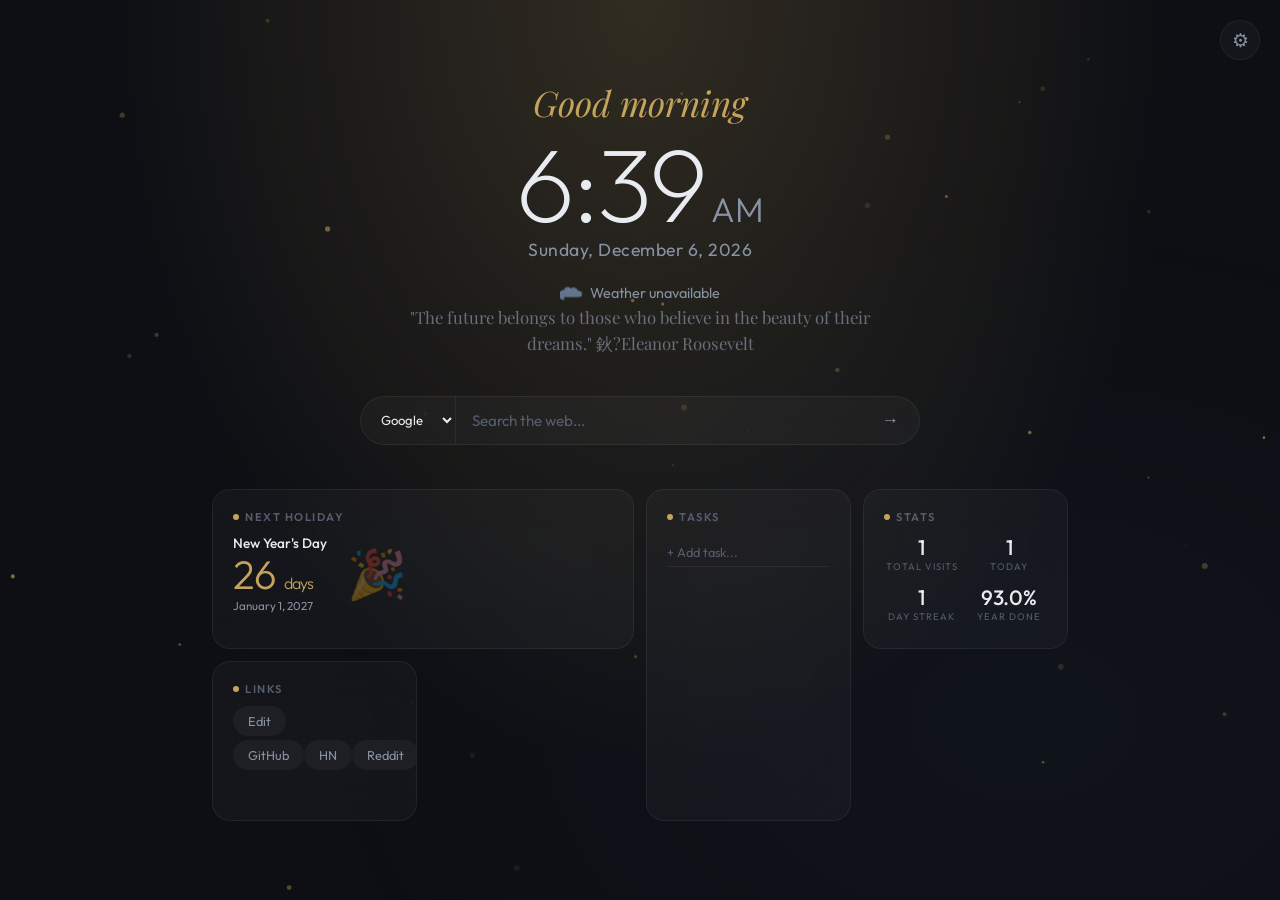
==== commit 13beac8a: "Holiday name particles SVG stats" ====
--- a/dashboard.html
+++ b/dashboard.html
@@ -3,9 +3,8 @@
 <head>
 <meta charset="UTF-8">
 <meta name="viewport" content="width=device-width, initial-scale=1.0">
-<title>DayBoard — Your Daily Dashboard</title>
-<meta name="description" content="A beautiful daily dashboard. Weather, clock, to-do list, daily quote, and quick search. Set as your browser homepage.">
-<meta name="robots" content="index, follow">
+<title>DayBoard 鈥?Your Daily Dashboard</title>
+<meta name="description" content="A beautiful daily dashboard. Weather, clock, to-do list, daily quote, holiday countdown, and quick search. Set as your browser homepage.">
 <link rel="preconnect" href="https://fonts.googleapis.com">
 <link rel="preconnect" href="https://fonts.gstatic.com" crossorigin>
 <link href="https://fonts.googleapis.com/css2?family=Outfit:wght@200;300;400;500;600;700;800&family=Playfair+Display:ital,wght@0,400;0,600;0,700;1,400&display=swap" rel="stylesheet">
@@ -39,279 +38,170 @@
   overflow-x: hidden;
 }
 
+/* Particle canvas */
+#particleCanvas {
+  position: fixed; inset: 0; z-index: 0;
+  pointer-events: none;
+}
+
 /* Background */
-.bg-image {
-  position: fixed; inset: 0; z-index: 0;
-  background-size: cover; background-position: center;
-  opacity: 0.15; transition: opacity 1s;
-}
-.bg-overlay {
-  position: fixed; inset: 0; z-index: 0;
-  background: radial-gradient(ellipse at 50% 0%, rgba(196,163,90,0.08) 0%, transparent 60%),
-              radial-gradient(ellipse at 80% 80%, rgba(100,140,200,0.06) 0%, transparent 50%);
-}
+.bg-image { position: fixed; inset: 0; z-index: 0; background-size: cover; background-position: center; opacity: 0.15; transition: opacity 1s; }
+.bg-overlay { position: fixed; inset: 0; z-index: 0; background: radial-gradient(ellipse at 50% 0%, var(--accent-glow) 0%, transparent 60%), radial-gradient(ellipse at 80% 80%, rgba(100,140,200,0.04) 0%, transparent 50%); }
 
 /* Layout */
-.dashboard {
-  position: relative; z-index: 1;
-  width: 100%; max-width: 900px;
-  min-height: 100vh;
-  display: flex; flex-direction: column;
-  justify-content: center;
-  padding: 40px 32px;
-}
-
-/* Hero section: Time + Quote */
-.hero-section {
-  text-align: center;
-  margin-bottom: 48px;
-  animation: fadeUp 0.8s var(--ease) forwards;
-}
-
-.time-display {
-  font-family: 'Outfit', sans-serif;
-  font-size: clamp(3.5rem, 10vw, 7rem);
-  font-weight: 200;
-  letter-spacing: -3px;
-  color: var(--text);
-  line-height: 1;
-  margin-bottom: 4px;
-}
-.time-display .ampm {
-  font-size: 0.35em;
-  font-weight: 300;
-  letter-spacing: 0;
-  margin-left: 8px;
-  color: var(--text-secondary);
-}
-
-.date-display {
-  font-size: 1.15rem;
-  color: var(--text-secondary);
-  font-weight: 400;
-  letter-spacing: 0.5px;
-  margin-bottom: 24px;
-}
-
-.greeting {
-  font-family: 'Playfair Display', serif;
-  font-size: clamp(1.5rem, 3vw, 2.2rem);
-  font-style: italic;
-  color: var(--accent);
-  font-weight: 400;
-  margin-bottom: 8px;
-}
-
-.quote-text {
-  font-family: 'Playfair Display', serif;
-  font-size: 1.1rem;
-  color: var(--text-secondary);
-  max-width: 500px;
-  margin: 0 auto;
-  line-height: 1.5;
-  opacity: 0.7;
-}
-
-/* Weather */
-.weather-bar {
-  display: flex;
-  align-items: center;
-  justify-content: center;
-  gap: 8px;
-  margin-top: 8px;
-  font-size: 0.9rem;
-  color: var(--text-secondary);
-}
-.weather-icon { font-size: 1.5rem; }
+.dashboard { position: relative; z-index: 1; width: 100%; max-width: 920px; min-height: 100vh; display: flex; flex-direction: column; justify-content: center; padding: 40px 32px; }
+
+/* Settings gear */
+.settings-btn {
+  position: fixed; top: 20px; right: 20px; z-index: 10;
+  width: 40px; height: 40px; border-radius: 50%;
+  background: var(--surface); border: 1px solid var(--border);
+  color: var(--text-secondary); font-size: 1.2rem; cursor: pointer;
+  display: flex; align-items: center; justify-content: center;
+  transition: all 0.3s; backdrop-filter: blur(10px);
+}
+.settings-btn:hover { background: var(--surface-hover); color: var(--text); transform: rotate(60deg); }
+.settings-panel {
+  position: fixed; top: 70px; right: 20px; z-index: 10;
+  background: rgba(13,15,20,0.95); border: 1px solid var(--border);
+  border-radius: var(--radius); padding: 20px;
+  backdrop-filter: blur(30px); min-width: 220px;
+  display: none; animation: fadeUp 0.3s var(--ease);
+}
+.settings-panel.open { display: block; }
+.settings-panel h3 { font-size: 0.8rem; text-transform: uppercase; letter-spacing: 1.5px; color: var(--text-muted); margin-bottom: 12px; }
+.setting-row { display: flex; align-items: center; gap: 8px; margin-bottom: 10px; }
+.setting-row label { font-size: 0.85rem; color: var(--text-secondary); flex: 1; }
+.setting-row input[type="text"] {
+  width: 130px; padding: 6px 10px; background: var(--surface-hover); border: 1px solid var(--border);
+  border-radius: 6px; color: var(--text); font-family: 'Outfit',sans-serif; font-size: 0.85rem; outline: none;
+}
+.setting-row input[type="text"]:focus { border-color: var(--accent); }
+
+/* Homepage banner */
+.homepage-banner {
+  position: fixed; bottom: 0; left: 0; right: 0; z-index: 10;
+  background: var(--accent); color: #0d0f14;
+  text-align: center; padding: 12px 20px;
+  font-size: 0.85rem; font-weight: 600;
+  display: none; animation: fadeUp 0.5s var(--ease);
+  cursor: pointer;
+}
+.homepage-banner.show { display: block; }
+.homepage-banner .close-banner { position: absolute; right: 16px; top: 50%; transform: translateY(-50%); background: none; border: none; color: #0d0f14; font-size: 1.2rem; cursor: pointer; opacity: 0.6; }
+
+/* Hero */
+.hero-section { text-align: center; margin-bottom: 40px; animation: fadeUp 0.8s var(--ease) forwards; }
+.time-display { font-family: 'Outfit', sans-serif; font-size: clamp(3.5rem, 10vw, 6.5rem); font-weight: 200; letter-spacing: -3px; line-height: 1; margin-bottom: 2px; }
+.time-display .ampm { font-size: 0.33em; font-weight: 300; letter-spacing: 0; margin-left: 6px; color: var(--text-secondary); }
+.date-display { font-size: 1.1rem; color: var(--text-secondary); font-weight: 400; letter-spacing: 0.5px; margin-bottom: 20px; }
+.greeting { font-family: 'Playfair Display', serif; font-size: clamp(1.5rem, 3vw, 2.2rem); font-style: italic; color: var(--accent); font-weight: 400; margin-bottom: 6px; }
+.quote-text { font-family: 'Playfair Display', serif; font-size: 1.05rem; color: var(--text-secondary); max-width: 500px; margin: 0 auto; line-height: 1.5; opacity: 0.7; }
+
+/* Weather bar */
+.weather-bar { 
+  display: flex; align-items: center; justify-content: center; gap: 6px; 
+  margin-top: 8px; font-size: 0.9rem; color: var(--text-secondary);
+}
+.weather-icon-svg { width: 24px; height: 24px; flex-shrink: 0; }
 
 /* Search */
-.search-wrap {
-  margin: 0 auto 48px;
-  max-width: 560px;
-  width: 100%;
-  animation: fadeUp 0.8s var(--ease) 0.15s forwards;
-  opacity: 0;
-}
-.search-box {
-  display: flex;
-  background: var(--surface);
-  border: 1px solid var(--border);
-  border-radius: 50px;
-  overflow: hidden;
-  backdrop-filter: blur(20px);
-  transition: border-color 0.3s, box-shadow 0.3s;
-}
-.search-box:focus-within {
-  border-color: var(--accent);
-  box-shadow: 0 0 24px var(--accent-glow);
-}
-.search-engine {
-  padding: 14px 8px 14px 18px;
-  background: transparent;
-  border: none;
-  color: var(--text);
-  font-family: 'Outfit', sans-serif;
-  font-size: 0.85rem;
-  cursor: pointer;
-  outline: none;
-  min-width: 100px;
-  border-right: 1px solid var(--border);
-}
+.search-wrap { margin: 0 auto 44px; max-width: 560px; width: 100%; animation: fadeUp 0.8s var(--ease) 0.15s forwards; opacity: 0; }
+.search-box { display: flex; background: var(--surface); border: 1px solid var(--border); border-radius: 50px; overflow: hidden; backdrop-filter: blur(20px); transition: all 0.3s; }
+.search-box:focus-within { border-color: var(--accent); box-shadow: 0 0 24px var(--accent-glow); }
+.search-engine { padding: 13px 8px 13px 16px; background: transparent; border: none; color: var(--text); font-family: 'Outfit', sans-serif; font-size: 0.82rem; cursor: pointer; outline: none; min-width: 95px; border-right: 1px solid var(--border); }
 .search-engine option { background: #1a1d26; color: var(--text); }
-.search-input {
-  flex: 1;
-  padding: 14px 18px;
-  background: transparent;
-  border: none;
-  color: var(--text);
-  font-family: 'Outfit', sans-serif;
-  font-size: 1rem;
-  outline: none;
-}
+.search-input { flex: 1; padding: 13px 16px; background: transparent; border: none; color: var(--text); font-family: 'Outfit', sans-serif; font-size: 0.95rem; outline: none; }
 .search-input::placeholder { color: var(--text-muted); }
-.search-btn {
-  padding: 14px 22px;
-  background: transparent;
-  border: none;
-  color: var(--text-secondary);
-  font-size: 1.1rem;
-  cursor: pointer;
-  transition: color 0.2s;
-}
+.search-btn { padding: 13px 20px; background: transparent; border: none; color: var(--text-secondary); font-size: 1.1rem; cursor: pointer; transition: color 0.2s; }
 .search-btn:hover { color: var(--accent); }
 
 /* Bento Grid */
-.bento-grid {
-  display: grid;
-  grid-template-columns: repeat(4, 1fr);
-  grid-auto-rows: 160px;
-  gap: 12px;
-  animation: fadeUp 0.8s var(--ease) 0.3s forwards;
-  opacity: 0;
-}
-
-.bento-card {
-  background: var(--surface);
-  border: 1px solid var(--border);
-  border-radius: var(--radius);
-  padding: 20px;
-  backdrop-filter: blur(20px);
-  transition: all 0.3s var(--ease);
-  overflow: hidden;
-  position: relative;
-}
-.bento-card:hover {
-  background: var(--surface-hover);
-  border-color: rgba(255,255,255,0.12);
-  transform: translateY(-2px);
-}
+.bento-grid { display: grid; grid-template-columns: repeat(4, 1fr); grid-auto-rows: 160px; gap: 12px; animation: fadeUp 0.8s var(--ease) 0.3s forwards; opacity: 0; }
+.bento-card { background: var(--surface); border: 1px solid var(--border); border-radius: var(--radius); padding: 20px; backdrop-filter: blur(20px); transition: all 0.3s var(--ease); overflow: hidden; position: relative; }
+.bento-card:hover { background: var(--surface-hover); border-color: rgba(255,255,255,0.12); transform: translateY(-2px); }
 .bento-card.col-2 { grid-column: span 2; }
 .bento-card.row-2 { grid-row: span 2; }
-
-.card-title {
-  font-size: 0.7rem;
-  text-transform: uppercase;
-  letter-spacing: 1.5px;
-  color: var(--text-muted);
-  font-weight: 600;
-  margin-bottom: 12px;
-  display: flex;
-  align-items: center;
-  gap: 6px;
-}
-.card-title .dot {
-  width: 6px; height: 6px;
-  border-radius: 50%;
-  background: var(--accent);
-}
-
-/* Todo card */
+.card-title { font-size: 0.7rem; text-transform: uppercase; letter-spacing: 1.5px; color: var(--text-muted); font-weight: 600; margin-bottom: 10px; display: flex; align-items: center; gap: 6px; }
+.card-title .dot { width: 6px; height: 6px; border-radius: 50%; background: var(--accent); flex-shrink: 0; }
+
+/* Todo */
 .todo-list { list-style: none; max-height: 80px; overflow-y: auto; }
-.todo-item {
-  display: flex; align-items: center; gap: 8px;
-  padding: 6px 0; font-size: 0.85rem; color: var(--text-secondary);
-  cursor: pointer; transition: color 0.2s;
-}
+.todo-item { display: flex; align-items: center; gap: 8px; padding: 5px 0; font-size: 0.82rem; color: var(--text-secondary); cursor: pointer; transition: color 0.2s; }
 .todo-item:hover { color: var(--text); }
 .todo-item.done { text-decoration: line-through; opacity: 0.4; }
 .todo-check { width: 16px; height: 16px; border-radius: 4px; border: 1.5px solid var(--text-muted); flex-shrink: 0; display: flex; align-items: center; justify-content: center; font-size: 0.6rem; transition: all 0.2s; }
 .todo-item.done .todo-check { background: var(--accent); border-color: var(--accent); }
-.todo-input {
-  width: 100%; padding: 6px 0; background: transparent; border: none; border-bottom: 1px solid var(--border);
-  color: var(--text); font-family: 'Outfit', sans-serif; font-size: 0.8rem; outline: none; margin-top: 4px;
-}
+.todo-input { width: 100%; padding: 6px 0; background: transparent; border: none; border-bottom: 1px solid var(--border); color: var(--text); font-family: 'Outfit', sans-serif; font-size: 0.8rem; outline: none; margin-top: 4px; }
 .todo-input::placeholder { color: var(--text-muted); }
 
-/* Links card */
+/* Links */
 .quick-links { display: flex; flex-wrap: wrap; gap: 8px; }
-.quick-link {
-  padding: 6px 14px; border-radius: 20px;
-  background: rgba(255,255,255,0.04);
-  color: var(--text-secondary); text-decoration: none;
-  font-size: 0.8rem; transition: all 0.2s;
-  border: 1px solid transparent;
-}
+.quick-link { padding: 6px 14px; border-radius: 20px; background: rgba(255,255,255,0.04); color: var(--text-secondary); text-decoration: none; font-size: 0.8rem; transition: all 0.2s; border: 1px solid transparent; }
 .quick-link:hover { background: var(--surface-hover); color: var(--text); border-color: var(--border); }
 
-/* Countdown card */
-.countdown-num {
-  font-size: 2.5rem; font-weight: 300; letter-spacing: -1px;
-  color: var(--accent); line-height: 1;
-}
-.countdown-label { font-size: 0.75rem; color: var(--text-secondary); margin-top: 4px; }
+/* Holiday countdown */
+.holiday-name { font-size: 0.85rem; color: var(--text); font-weight: 500; margin-bottom: 2px; }
+.holiday-days { font-size: 2.5rem; font-weight: 300; letter-spacing: -1px; color: var(--accent); line-height: 1; }
+.holiday-date { font-size: 0.72rem; color: var(--text-secondary); margin-top: 4px; }
 
 /* Stats */
-.stat-value {
-  font-size: 2rem; font-weight: 500; letter-spacing: -1px;
-  color: var(--text); line-height: 1;
-}
+.stat-value { font-size: 2rem; font-weight: 500; letter-spacing: -1px; line-height: 1; }
 .stat-label { font-size: 0.7rem; color: var(--text-muted); margin-top: 4px; }
-
-/* Focus button */
-.focus-link {
-  display: inline-flex; align-items: center; gap: 6px;
-  margin-top: 8px; padding: 8px 16px;
-  background: var(--accent); color: #0d0f14;
-  border-radius: 20px; text-decoration: none;
-  font-size: 0.8rem; font-weight: 600;
-  transition: all 0.2s;
-}
-.focus-link:hover { transform: scale(1.03); box-shadow: 0 0 20px var(--accent-glow); }
-
-@keyframes fadeUp {
-  from { opacity: 0; transform: translateY(20px); }
-  to { opacity: 1; transform: translateY(0); }
-}
+.stat-grid { display: grid; grid-template-columns: 1fr 1fr; gap: 12px; margin-top: 4px; }
+.stat-mini { text-align: center; }
+.stat-mini-num { font-size: 1.3rem; font-weight: 500; color: var(--text); }
+.stat-mini-label { font-size: 0.6rem; color: var(--text-muted); text-transform: uppercase; letter-spacing: 1px; }
+
+/* Animations */
+@keyframes fadeUp { from { opacity: 0; transform: translateY(20px); } to { opacity: 1; transform: translateY(0); } }
 
 @media (max-width: 768px) {
   .dashboard { padding: 32px 16px; }
-  .bento-grid {
-    grid-template-columns: repeat(2, 1fr);
-    grid-auto-rows: 140px;
-  }
+  .bento-grid { grid-template-columns: repeat(2, 1fr); grid-auto-rows: 140px; }
   .bento-card.col-2 { grid-column: span 2; }
   .time-display { font-size: 3rem; }
 }
 @media (max-width: 480px) {
   .bento-grid { grid-template-columns: 1fr; grid-auto-rows: auto; }
-  .bento-card.col-2 { grid-column: span 1; }
+  .bento-card.col-2, .bento-card.row-2 { grid-column: span 1; grid-row: span 1; }
   .time-display { font-size: 2.5rem; }
 }
 </style>
 </head>
 <body>
 
+<canvas id="particleCanvas"></canvas>
 <div class="bg-image" id="bgImage"></div>
 <div class="bg-overlay"></div>
+
+<!-- Settings -->
+<button class="settings-btn" id="settingsBtn" onclick="toggleSettings()" title="Settings">&#9881;</button>
+<div class="settings-panel" id="settingsPanel">
+  <h3>Settings</h3>
+  <div class="setting-row">
+    <label>Your Name</label>
+    <input type="text" id="nameInput" placeholder="Your name" onchange="saveName()" maxlength="20">
+  </div>
+  <div style="font-size:0.7rem;color:var(--text-muted);margin-top:12px;">
+    Set as homepage: <strong>chrome://settings</strong> &rarr; On startup &rarr; Open a specific page &rarr; Paste URL
+  </div>
+</div>
+
+<!-- Homepage banner -->
+<div class="homepage-banner" id="homepageBanner" onclick="this.classList.remove('show')">
+  Tip: Set this page as your browser homepage for daily inspiration!
+  <button class="close-banner" onclick="event.stopPropagation();document.getElementById('homepageBanner').classList.remove('show');localStorage.setItem('db_banner_hidden','1')">X</button>
+</div>
 
 <div class="dashboard">
 
   <!-- Hero -->
   <div class="hero-section">
     <div class="greeting" id="greeting">Good morning</div>
-    <div class="time-display" id="timeDisplay">00:00</div>
+    <div class="time-display" id="timeDisplay"></div>
     <div class="date-display" id="dateDisplay"></div>
-    <div class="weather-bar" id="weatherBar">Loading weather...</div>
+    <div class="weather-bar" id="weatherBar">Loading...</div>
     <div class="quote-text" id="quoteText"></div>
   </div>
 
@@ -319,62 +209,99 @@
   <div class="search-wrap">
     <div class="search-box">
       <select class="search-engine" id="searchEngine">
-        <option value="https://www.google.com/search?q=">🔍 Google</option>
-        <option value="https://www.bing.com/search?q=">🔷 Bing</option>
-        <option value="https://www.baidu.com/s?wd=">🔶 百度</option>
-        <option value="https://search.bilibili.com/all?keyword=">📺 B站</option>
-        <option value="https://www.youtube.com/results?search_query=">▶️ YouTube</option>
+        <option value="https://www.google.com/search?q=">Google</option>
+        <option value="https://www.bing.com/search?q=">Bing</option>
+        <option value="https://www.baidu.com/s?wd=">Baidu</option>
+        <option value="https://search.bilibili.com/all?keyword=">Bilibili</option>
+        <option value="https://www.youtube.com/results?search_query=">YouTube</option>
       </select>
       <input type="text" class="search-input" id="searchInput" placeholder="Search the web..." onkeydown="if(event.key==='Enter')doSearch()">
-      <button class="search-btn" onclick="doSearch()">→</button>
+      <button class="search-btn" onclick="doSearch()">&rarr;</button>
     </div>
   </div>
 
   <!-- Bento Grid -->
   <div class="bento-grid">
 
+    <!-- Holiday Countdown -->
+    <div class="bento-card col-2">
+      <div class="card-title"><span class="dot"></span> Next Holiday</div>
+      <div style="display:flex;align-items:center;gap:20px;">
+        <div>
+          <div class="holiday-name" id="holidayName"></div>
+          <div class="holiday-days" id="holidayDays"></div>
+          <div class="holiday-date" id="holidayDate"></div>
+        </div>
+        <div style="font-size:3rem;opacity:0.3;" id="holidayEmoji"></div>
+      </div>
+    </div>
+
+    <!-- To-Do -->
+    <div class="bento-card row-2">
+      <div class="card-title"><span class="dot"></span> Tasks</div>
+      <ul class="todo-list" id="todoList"></ul>
+      <input type="text" class="todo-input" id="todoInput" placeholder="+ Add task..." onkeydown="if(event.key==='Enter')addTodo()">
+    </div>
+
+    <!-- Stats -->
+    <div class="bento-card">
+      <div class="card-title"><span class="dot"></span> Stats</div>
+      <div class="stat-grid">
+        <div class="stat-mini"><div class="stat-mini-num" id="statTotal">0</div><div class="stat-mini-label">Total Visits</div></div>
+        <div class="stat-mini"><div class="stat-mini-num" id="statToday">0</div><div class="stat-mini-label">Today</div></div>
+        <div class="stat-mini"><div class="stat-mini-num" id="statStreak">0</div><div class="stat-mini-label">Day Streak</div></div>
+        <div class="stat-mini"><div class="stat-mini-num" id="statYear">0%</div><div class="stat-mini-label">Year Done</div></div>
+      </div>
+    </div>
+
     <!-- Quick Links -->
-    <div class="bento-card col-2">
-      <div class="card-title"><span class="dot"></span> Quick Links</div>
+    <div class="bento-card">
+      <div class="card-title"><span class="dot"></span> Links</div>
       <div class="quick-links">
-        <a href="#" class="quick-link" onclick="localStorage.setItem('db_links',prompt('Edit links (comma-separated URLs|names):',localStorage.getItem('db_links')||''));location.reload()">✏️ Edit</a>
+        <a href="#" class="quick-link" onclick="editLinks()">Edit</a>
         <span id="quickLinksContainer"></span>
       </div>
     </div>
 
-    <!-- To-Do -->
-    <div class="bento-card row-2">
-      <div class="card-title"><span class="dot"></span> Today's Tasks</div>
-      <ul class="todo-list" id="todoList"></ul>
-      <input type="text" class="todo-input" id="todoInput" placeholder="+ Add task..." onkeydown="if(event.key==='Enter')addTodo()">
-    </div>
-
-    <!-- Year Progress -->
-    <div class="bento-card">
-      <div class="card-title"><span class="dot"></span> Year Progress</div>
-      <div class="stat-value" id="yearPercent">0%</div>
-      <div class="stat-label">2026 is flying by</div>
-    </div>
-
-    <!-- Countdown -->
-    <div class="bento-card">
-      <div class="card-title"><span class="dot"></span> Next Weekend</div>
-      <div class="countdown-num" id="countdownDays">0</div>
-      <div class="countdown-label">days until Friday</div>
-    </div>
-
-    <!-- Focus -->
-    <div class="bento-card">
-      <div class="card-title"><span class="dot"></span> Focus Mode</div>
-      <div style="font-size:0.85rem;color:var(--text-secondary)">Start a deep work session</div>
-      <a href="tools/focus-timer.html" class="focus-link">⏱️ Start Focus</a>
-    </div>
-
   </div>
 
 </div>
 
 <script>
+// ===== Storage =====
+const S = (k,d) => { try { const v = localStorage.getItem('db_'+k); return v !== null ? JSON.parse(v) : d; } catch(e) { return d; } };
+const SS = (k,v) => localStorage.setItem('db_'+k, JSON.stringify(v));
+
+// ===== User Name =====
+const userName = S('name', '');
+document.getElementById('nameInput').value = userName;
+function saveName() {
+  const name = document.getElementById('nameInput').value.trim();
+  SS('name', name);
+  updateGreeting();
+}
+function updateGreeting() {
+  const name = S('name', '');
+  const h = new Date().getHours();
+  const g = h < 12 ? 'Good morning' : h < 17 ? 'Good afternoon' : 'Good evening';
+  document.getElementById('greeting').textContent = name ? `${g}, ${name}` : g;
+}
+
+// ===== Settings =====
+function toggleSettings() {
+  document.getElementById('settingsPanel').classList.toggle('open');
+}
+document.addEventListener('click', e => {
+  if (!e.target.closest('.settings-btn') && !e.target.closest('.settings-panel')) {
+    document.getElementById('settingsPanel').classList.remove('open');
+  }
+});
+
+// ===== Homepage banner =====
+if (!S('banner_hidden', false) && !S('name', '')) {
+  setTimeout(() => document.getElementById('homepageBanner').classList.add('show'), 5000);
+}
+
 // ===== Clock =====
 function updateClock() {
   const now = new Date();
@@ -382,95 +309,119 @@
   const ampm = h >= 12 ? 'PM' : 'AM';
   const h12 = h % 12 || 12;
   document.getElementById('timeDisplay').innerHTML = `${h12}:${String(m).padStart(2,'0')}<span class="ampm">${ampm}</span>`;
-  
-  // Greeting
-  let g = h < 12 ? 'Good morning' : h < 17 ? 'Good afternoon' : 'Good evening';
-  document.getElementById('greeting').textContent = g;
-  
-  // Date
+  updateGreeting();
   const opts = { weekday: 'long', year: 'numeric', month: 'long', day: 'numeric' };
   document.getElementById('dateDisplay').textContent = now.toLocaleDateString('en-US', opts);
   
   // Year progress
   const start = new Date(now.getFullYear(), 0, 1);
   const end = new Date(now.getFullYear() + 1, 0, 1);
-  const pct = ((now - start) / (end - start) * 100).toFixed(1);
-  document.getElementById('yearPercent').textContent = pct + '%';
-  
-  // Countdown to Friday
-  const dayOfWeek = now.getDay();
-  const daysUntilFriday = dayOfWeek <= 5 ? 5 - dayOfWeek : 7 - dayOfWeek + 5;
-  document.getElementById('countdownDays').textContent = daysUntilFriday || '🎉';
-  if (daysUntilFriday === 0) {
-    document.querySelector('#countdownDays').nextElementSibling.textContent = "It's Friday! 🎉";
-  }
+  document.getElementById('statYear').textContent = ((now - start) / (end - start) * 100).toFixed(1) + '%';
+  
+  // Holiday countdown
+  updateHolidayCountdown(now);
+  
+  // Stats
+  updateStats(now);
 }
 updateClock();
-setInterval(updateClock, 10000);
-
-// ===== Weather (Open-Meteo free API) =====
+setInterval(updateClock, 60000);
+
+// ===== Holiday Countdown (Chinese holidays) =====
+function updateHolidayCountdown(now) {
+  const year = now.getFullYear();
+  const holidays = [
+    { name: "New Year's Day", date: new Date(year, 0, 1), emoji: '&#127881;' },
+    { name: 'Chinese New Year', date: new Date(year, 1, 17), emoji: '&#129512;' },
+    { name: 'Qingming Festival', date: new Date(year, 3, 5), emoji: '&#127793;' },
+    { name: 'Labor Day', date: new Date(year, 4, 1), emoji: '&#128119;' },
+    { name: 'Dragon Boat Festival', date: new Date(year, 5, 19), emoji: '&#128675;' },
+    { name: 'Mid-Autumn Festival', date: new Date(year, 8, 25), emoji: '&#127766;' },
+    { name: 'National Day', date: new Date(year, 9, 1), emoji: '&#127386;' },
+  ];
+  
+  // If all holidays this year have passed, show New Year next year
+  let next = holidays.find(h => h.date > now);
+  if (!next) next = { name: "New Year's Day", date: new Date(year + 1, 0, 1), emoji: '&#127881;' };
+  
+  const diff = Math.ceil((next.date - now) / 86400000);
+  document.getElementById('holidayName').textContent = next.name;
+  document.getElementById('holidayDays').innerHTML = diff === 0 ? 'Today!' : diff + ' <span style="font-size:1rem">days</span>';
+  document.getElementById('holidayDate').textContent = next.date.toLocaleDateString('en-US', { month: 'long', day: 'numeric', year: 'numeric' });
+  document.getElementById('holidayEmoji').innerHTML = next.emoji;
+}
+
+// ===== Weather with SVG icons =====
+function getWeatherSVG(code) {
+  // Simple SVG weather icons
+  const svgs = {
+    0: '<svg viewBox="0 0 24 24" width="24" height="24"><circle cx="12" cy="12" r="5" fill="#fbbf24" stroke="#f59e0b" stroke-width="1"/><line x1="12" y1="2" x2="12" y2="5" stroke="#f59e0b" stroke-width="1.5" stroke-linecap="round"/><line x1="12" y1="19" x2="12" y2="22" stroke="#f59e0b" stroke-width="1.5" stroke-linecap="round"/><line x1="2" y1="12" x2="5" y2="12" stroke="#f59e0b" stroke-width="1.5" stroke-linecap="round"/><line x1="19" y1="12" x2="22" y2="12" stroke="#f59e0b" stroke-width="1.5" stroke-linecap="round"/></svg>',
+    1: '<svg viewBox="0 0 24 24" width="24" height="24"><circle cx="9" cy="8" r="4" fill="#fbbf24" stroke="#f59e0b" stroke-width="1"/><line x1="9" y1="1" x2="9" y2="3" stroke="#f59e0b" stroke-width="1.5" stroke-linecap="round"/><line x1="9" y1="13" x2="9" y2="15" stroke="#f59e0b" stroke-width="1.5" stroke-linecap="round"/><path d="M15 16a3 3 0 1 0 0-6 3 3 0 0 0 0 6z" fill="#94a3b8" stroke="#64748b" stroke-width="1"/></svg>',
+    2: '<svg viewBox="0 0 24 24" width="24" height="24"><path d="M6 18a4 4 0 1 1 0-8 3.5 3.5 0 0 1 6.5-1 3 3 0 1 1 2 5H6z" fill="#94a3b8" stroke="#64748b" stroke-width="1"/></svg>',
+    3: '<svg viewBox="0 0 24 24" width="24" height="24"><path d="M4 19a5 5 0 1 1 0-10 4 4 0 0 1 7-1.5A4.5 4.5 0 0 1 18 10h1a3 3 0 0 1 0 6H4z" fill="#64748b" stroke="#475569" stroke-width="1"/></svg>',
+    45: '<svg viewBox="0 0 24 24" width="24" height="24"><line x1="3" y1="9" x2="9" y2="9" stroke="#94a3b8" stroke-width="2" stroke-linecap="round"/><line x1="6" y1="12" x2="14" y2="12" stroke="#94a3b8" stroke-width="2" stroke-linecap="round"/><line x1="5" y1="15" x2="17" y2="15" stroke="#94a3b8" stroke-width="2" stroke-linecap="round"/></svg>',
+    51: '<svg viewBox="0 0 24 24" width="24" height="24"><path d="M4 18a4 4 0 1 1 0-8" fill="#94a3b8" stroke="#64748b" stroke-width="1"/><line x1="8" y1="21" x2="8" y2="18" stroke="#60a5fa" stroke-width="1.5" stroke-linecap="round"/><line x1="12" y1="22" x2="12" y2="18" stroke="#60a5fa" stroke-width="1.5" stroke-linecap="round"/></svg>',
+    61: '<svg viewBox="0 0 24 24" width="24" height="24"><path d="M4 16a4 4 0 1 1 0-8" fill="#64748b" stroke="#475569" stroke-width="1"/><line x1="7" y1="20" x2="5" y2="16" stroke="#60a5fa" stroke-width="1.5" stroke-linecap="round"/><line x1="11" y1="21" x2="9" y2="16" stroke="#60a5fa" stroke-width="1.5" stroke-linecap="round"/><line x1="15" y1="20" x2="13" y2="16" stroke="#60a5fa" stroke-width="1.5" stroke-linecap="round"/></svg>',
+    71: '<svg viewBox="0 0 24 24" width="24" height="24"><path d="M4 16a4 4 0 1 1 0-8" fill="#64748b" stroke="#475569" stroke-width="1"/><circle cx="8" cy="19" r="1" fill="#e2e8f0"/><circle cx="10" cy="21" r="1.5" fill="#e2e8f0"/><circle cx="13" cy="18" r="1" fill="#e2e8f0"/></svg>',
+    80: '<svg viewBox="0 0 24 24" width="24" height="24"><path d="M4 16a4 4 0 1 1 0-8" fill="#64748b" stroke="#475569" stroke-width="1"/><line x1="7" y1="19" x2="5" y2="15" stroke="#60a5fa" stroke-width="1.5" stroke-linecap="round"/><line x1="11" y1="20" x2="9" y2="15" stroke="#60a5fa" stroke-width="1.5" stroke-linecap="round"/><line x1="15" y1="19" x2="14" y2="15" stroke="#60a5fa" stroke-width="1.5" stroke-linecap="round"/></svg>',
+    95: '<svg viewBox="0 0 24 24" width="24" height="24"><path d="M4 16a5 5 0 1 1 0-10" fill="#64748b" stroke="#475569" stroke-width="1"/><polygon points="12,3 13.5,8 11,5.5 13,10" fill="#fbbf24" stroke="#f59e0b" stroke-width="0.5"/></svg>',
+  };
+  return svgs[code] || svgs[3];
+}
+
 async function fetchWeather() {
   try {
-    // Try to get location
-    const pos = await new Promise((resolve, reject) => {
-      navigator.geolocation.getCurrentPosition(resolve, reject, { timeout: 5000 });
-    });
+    const pos = await new Promise((r, rej) => navigator.geolocation.getCurrentPosition(r, rej, { timeout: 5000 }));
     const { latitude: lat, longitude: lon } = pos.coords;
     const resp = await fetch(`https://api.open-meteo.com/v1/forecast?latitude=${lat}&longitude=${lon}&current=temperature_2m,weather_code&timezone=auto`);
     const data = await resp.json();
     const temp = Math.round(data.current.temperature_2m);
-    const code = data.current.weather_code;
-    const icons = { 0:'☀️',1:'🌤️',2:'⛅',3:'☁️',45:'🌫️',51:'🌦️',61:'🌧️',71:'🌨️',80:'🌦️',95:'⛈️' };
-    const icon = icons[code] || '🌡️';
+    const svg = getWeatherSVG(data.current.weather_code);
     const city = data.timezone?.split('/')[1] || '';
-    document.getElementById('weatherBar').innerHTML = `<span class="weather-icon">${icon}</span> ${temp}°C ${city}`;
+    document.getElementById('weatherBar').innerHTML = `<span class="weather-icon-svg">${svg}</span> ${temp}&deg;C ${city}`;
   } catch(e) {
-    document.getElementById('weatherBar').textContent = '🌤️ Weather unavailable';
+    document.getElementById('weatherBar').innerHTML = '<span class="weather-icon-svg">' + getWeatherSVG(3) + '</span> Weather unavailable';
   }
 }
 fetchWeather();
 
 // ===== Daily Quote =====
 const quotes = [
-  '"The only way to do great work is to love what you do." — Steve Jobs',
-  '"It does not matter how slowly you go as long as you do not stop." — Confucius',
-  '"The future belongs to those who believe in the beauty of their dreams." — Eleanor Roosevelt',
-  '"Strive not to be a success, but rather to be of value." — Albert Einstein',
-  '"The best time to plant a tree was 20 years ago. The second best time is now." — Chinese Proverb',
-  '"Your time is limited, don\'t waste it living someone else\'s life." — Steve Jobs',
-  '"Everything you\'ve ever wanted is on the other side of fear." — George Addair',
-  '"The only impossible journey is the one you never begin." — Tony Robbins',
-  '"Do what you can, with what you have, where you are." — Theodore Roosevelt',
-  '"Success is not final, failure is not fatal: it is the courage to continue that counts." — Winston Churchill',
-  '"Act as if what you do makes a difference. It does." — William James',
-  '"What lies behind us and what lies before us are tiny matters compared to what lies within us." — Emerson',
-  '"The secret of getting ahead is getting started." — Mark Twain',
-  '"Don\'t watch the clock; do what it does. Keep going." — Sam Levenson',
-  '"Quality is not an act, it is a habit." — Aristotle',
+  '"The only way to do great work is to love what you do." 鈥?Steve Jobs',
+  '"It does not matter how slowly you go as long as you do not stop." 鈥?Confucius',
+  '"The future belongs to those who believe in the beauty of their dreams." 鈥?Eleanor Roosevelt',
+  '"Strive not to be a success, but rather to be of value." 鈥?Albert Einstein',
+  '"The best time to plant a tree was 20 years ago. The second best time is now." 鈥?Chinese Proverb',
+  '"Your time is limited, don\'t waste it living someone else\'s life." 鈥?Steve Jobs',
+  '"Everything you\'ve ever wanted is on the other side of fear." 鈥?George Addair',
+  '"The only impossible journey is the one you never begin." 鈥?Tony Robbins',
+  '"Do what you can, with what you have, where you are." 鈥?Theodore Roosevelt',
+  '"Success is not final, failure is not fatal: it is the courage to continue that counts." 鈥?Winston Churchill',
+  '"Act as if what you do makes a difference. It does." 鈥?William James',
+  '"The secret of getting ahead is getting started." 鈥?Mark Twain',
+  '"Believe you can and you\'re halfway there." 鈥?Theodore Roosevelt',
+  '"In the middle of difficulty lies opportunity." 鈥?Albert Einstein',
+  '"Start where you are. Use what you have. Do what you can." 鈥?Arthur Ashe',
+  '"It always seems impossible until it\'s done." 鈥?Nelson Mandela',
 ];
 const today = new Date().toDateString();
-const idx = today.split('').reduce((a,c) => a + c.charCodeAt(0), 0) % quotes.length;
-document.getElementById('quoteText').textContent = quotes[idx];
+const qIdx = today.split('').reduce((a,c)=>a+c.charCodeAt(0),0) % quotes.length;
+document.getElementById('quoteText').textContent = quotes[qIdx];
 
 // ===== Search =====
 function doSearch() {
   const q = document.getElementById('searchInput').value.trim();
   if (!q) return;
-  const engine = document.getElementById('searchEngine').value;
-  window.location.href = engine + encodeURIComponent(q);
+  window.location.href = document.getElementById('searchEngine').value + encodeURIComponent(q);
 }
 
 // ===== Todo =====
-function loadTodos() {
-  try { return JSON.parse(localStorage.getItem('db_todos') || '[]'); } catch(e) { return []; }
-}
-function saveTodos(todos) { localStorage.setItem('db_todos', JSON.stringify(todos)); }
+function loadTodos() { return S('todos', []); }
 function renderTodos() {
   const todos = loadTodos();
-  const list = document.getElementById('todoList');
-  list.innerHTML = todos.map((t, i) => `
-    <li class="todo-item ${t.done ? 'done' : ''}" onclick="toggleTodo(${i})">
-      <span class="todo-check">${t.done ? '✓' : ''}</span> ${t.text}
+  document.getElementById('todoList').innerHTML = todos.map((t,i) => `
+    <li class="todo-item ${t.done?'done':''}" onclick="toggleTodo(${i})">
+      <span class="todo-check">${t.done?'&#10003;':''}</span> ${he(t.text)}
     </li>
   `).join('');
 }
@@ -480,33 +431,119 @@
   if (!text) return;
   const todos = loadTodos();
   todos.push({ text, done: false });
-  saveTodos(todos);
+  SS('todos', todos);
   input.value = '';
   renderTodos();
 }
 function toggleTodo(i) {
   const todos = loadTodos();
   todos[i].done = !todos[i].done;
-  saveTodos(todos);
+  SS('todos', todos);
   renderTodos();
 }
+function he(s) { const d=document.createElement('div'); d.textContent=s; return d.innerHTML; }
 renderTodos();
 
 // ===== Quick Links =====
 function renderLinks() {
-  const raw = localStorage.getItem('db_links');
-  if (!raw) {
-    localStorage.setItem('db_links', 
-      'https://github.com|GitHub,https://news.ycombinator.com|HN,https://www.reddit.com|Reddit,https://twitter.com|X,https://www.youtube.com|YouTube');
-  }
-  const links = (localStorage.getItem('db_links') || '').split(',').filter(l => l.includes('|'));
-  const container = document.getElementById('quickLinksContainer');
-  container.innerHTML = links.map(l => {
+  const raw = S('links', 'https://github.com|GitHub,https://news.ycombinator.com|HN,https://www.reddit.com|Reddit,https://twitter.com|X,https://www.youtube.com|YouTube');
+  const links = raw.split(',').filter(l => l.includes('|'));
+  document.getElementById('quickLinksContainer').innerHTML = links.map(l => {
     const [url, name] = l.split('|');
     return `<a href="${url.trim()}" class="quick-link" target="_blank">${name.trim()}</a>`;
   }).join('');
 }
+function editLinks() {
+  const raw = S('links', '');
+  const input = prompt('Edit links (comma-separated URL|Name):', raw);
+  if (input !== null) { SS('links', input); renderLinks(); }
+}
 renderLinks();
+
+// ===== Stats =====
+function updateStats(now) {
+  const todayStr = now.toDateString();
+  const lastDate = S('stat_date', '');
+  let total = S('stat_total', 0);
+  let todayVisits = S('stat_today', 0);
+  let streak = S('stat_streak', 0);
+  
+  // Track visit
+  total++;
+  SS('stat_total', total);
+  
+  if (lastDate !== todayStr) {
+    // New day
+    const yesterday = new Date(now.getTime() - 86400000).toDateString();
+    streak = (lastDate === yesterday) ? streak + 1 : 1;
+    todayVisits = 1;
+    SS('stat_date', todayStr);
+    SS('stat_today', todayVisits);
+    SS('stat_streak', streak);
+  } else {
+    todayVisits++;
+    SS('stat_today', todayVisits);
+  }
+  
+  document.getElementById('statTotal').textContent = total;
+  document.getElementById('statToday').textContent = todayVisits;
+  document.getElementById('statStreak').textContent = streak;
+}
+
+// ===== Particle Animation =====
+(function() {
+  const canvas = document.getElementById('particleCanvas');
+  const ctx = canvas.getContext('2d');
+  let particles = [];
+  const count = 40;
+  
+  function resize() {
+    canvas.width = window.innerWidth;
+    canvas.height = window.innerHeight;
+  }
+  resize();
+  window.addEventListener('resize', resize);
+  
+  class Particle {
+    constructor() {
+      this.reset();
+      this.y = Math.random() * canvas.height;
+    }
+    reset() {
+      this.x = Math.random() * canvas.width;
+      this.y = -20;
+      this.size = Math.random() * 2 + 1;
+      this.speedY = Math.random() * 0.3 + 0.1;
+      this.speedX = (Math.random() - 0.5) * 0.3;
+      this.opacity = Math.random() * 0.4 + 0.1;
+      this.flickerSpeed = Math.random() * 0.02 + 0.005;
+      this.flickerOffset = Math.random() * Math.PI * 2;
+    }
+    update() {
+      this.y += this.speedY;
+      this.x += this.speedX;
+      if (this.y > canvas.height + 20) this.reset();
+      if (this.x < -20) this.x = canvas.width + 20;
+      if (this.x > canvas.width + 20) this.x = -20;
+      this.currentOpacity = this.opacity + Math.sin(Date.now() * this.flickerSpeed + this.flickerOffset) * 0.15;
+    }
+    draw() {
+      ctx.beginPath();
+      ctx.arc(this.x, this.y, this.size, 0, Math.PI * 2);
+      ctx.fillStyle = `rgba(196,163,90,${Math.max(0, this.currentOpacity)})`;
+      ctx.fill();
+    }
+  }
+  
+  for (let i = 0; i < count; i++) particles.push(new Particle());
+  
+  function animate() {
+    ctx.clearRect(0, 0, canvas.width, canvas.height);
+    particles.forEach(p => { p.update(); p.draw(); });
+    requestAnimationFrame(animate);
+  }
+  animate();
+})();
 
 // ===== Background =====
 const bgImages = [
@@ -518,6 +555,8 @@
   'https://images.unsplash.com/photo-1518837695005-2083093ee35b?w=1920&q=80',
   'https://images.unsplash.com/photo-1439405326854-014607f694d7?w=1920&q=80',
   'https://images.unsplash.com/photo-1532274402911-5a369e4c4bb5?w=1920&q=80',
+  'https://images.unsplash.com/photo-1497436072909-60f360e1d4b1?w=1920&q=80',
+  'https://images.unsplash.com/photo-1454496522488-7a8e488e8606?w=1920&q=80',
 ];
 const bgIdx = new Date().getDate() % bgImages.length;
 document.getElementById('bgImage').style.backgroundImage = `url(${bgImages[bgIdx]})`;
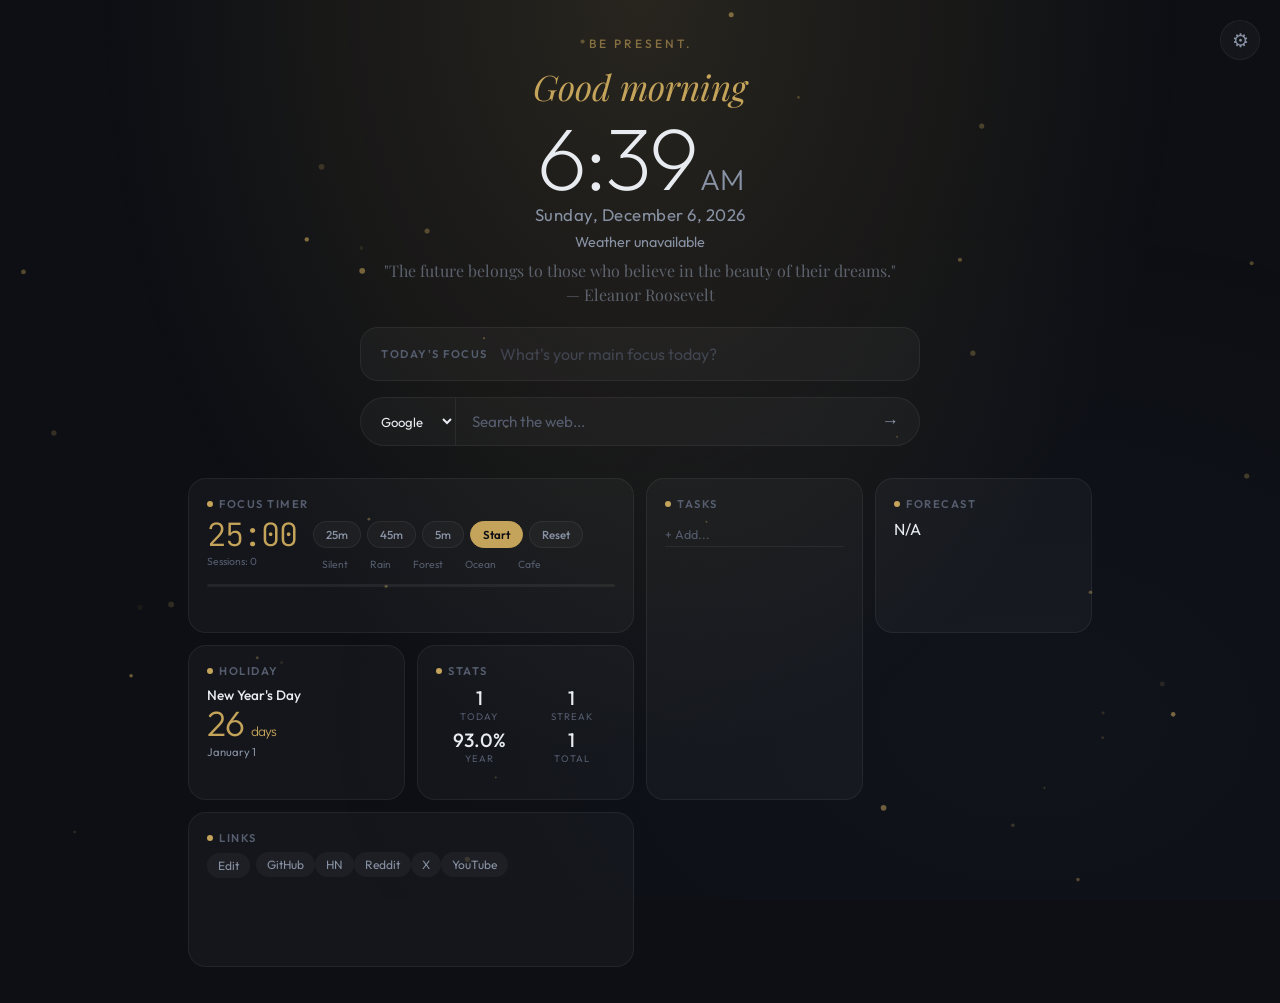
==== commit aa4281bb: "Daily focus mantra forecast timer v3" ====
--- a/dashboard.html
+++ b/dashboard.html
@@ -3,11 +3,11 @@
 <head>
 <meta charset="UTF-8">
 <meta name="viewport" content="width=device-width, initial-scale=1.0">
-<title>DayBoard 鈥?Your Daily Dashboard</title>
-<meta name="description" content="A beautiful daily dashboard. Weather, clock, to-do list, daily quote, holiday countdown, and quick search. Set as your browser homepage.">
+<title>DayBoard &mdash; Your Daily Dashboard</title>
+<meta name="description" content="Beautiful daily dashboard. Daily focus, weather forecast, to-do list, holiday countdown, focus timer, quotes. Set as your browser homepage.">
 <link rel="preconnect" href="https://fonts.googleapis.com">
 <link rel="preconnect" href="https://fonts.gstatic.com" crossorigin>
-<link href="https://fonts.googleapis.com/css2?family=Outfit:wght@200;300;400;500;600;700;800&family=Playfair+Display:ital,wght@0,400;0,600;0,700;1,400&display=swap" rel="stylesheet">
+<link href="https://fonts.googleapis.com/css2?family=Outfit:wght@200;300;400;500;600;700;800&family=Playfair+Display:ital,wght@0,400;0,600;0,700;1,400&family=JetBrains+Mono:wght@300;400&display=swap" rel="stylesheet">
 <style>
 :root {
   --bg: #0d0f14;
@@ -18,7 +18,8 @@
   --text-secondary: #8892a4;
   --text-muted: #555d6e;
   --accent: #c4a35a;
-  --accent-glow: rgba(196,163,90,0.2);
+  --accent-glow: rgba(196,163,90,0.15);
+  --green: #34d399;
   --radius: 18px;
   --radius-sm: 10px;
   --ease: cubic-bezier(0.16, 1, 0.3, 1);
@@ -31,141 +32,123 @@
   background: var(--bg);
   color: var(--text);
   min-height: 100vh;
-  display: flex;
-  align-items: center;
-  justify-content: center;
-  -webkit-font-smoothing: antialiased;
-  overflow-x: hidden;
+  display: flex; align-items: center; justify-content: center;
+  -webkit-font-smoothing: antialiased; overflow-x: hidden;
 }
-
-/* Particle canvas */
-#particleCanvas {
-  position: fixed; inset: 0; z-index: 0;
-  pointer-events: none;
-}
-
-/* Background */
-.bg-image { position: fixed; inset: 0; z-index: 0; background-size: cover; background-position: center; opacity: 0.15; transition: opacity 1s; }
+#particleCanvas { position: fixed; inset: 0; z-index: 0; pointer-events: none; }
+.bg-image { position: fixed; inset: 0; z-index: 0; background-size: cover; background-position: center; opacity: 0.15; }
 .bg-overlay { position: fixed; inset: 0; z-index: 0; background: radial-gradient(ellipse at 50% 0%, var(--accent-glow) 0%, transparent 60%), radial-gradient(ellipse at 80% 80%, rgba(100,140,200,0.04) 0%, transparent 50%); }
 
-/* Layout */
-.dashboard { position: relative; z-index: 1; width: 100%; max-width: 920px; min-height: 100vh; display: flex; flex-direction: column; justify-content: center; padding: 40px 32px; }
-
-/* Settings gear */
-.settings-btn {
-  position: fixed; top: 20px; right: 20px; z-index: 10;
-  width: 40px; height: 40px; border-radius: 50%;
-  background: var(--surface); border: 1px solid var(--border);
-  color: var(--text-secondary); font-size: 1.2rem; cursor: pointer;
-  display: flex; align-items: center; justify-content: center;
-  transition: all 0.3s; backdrop-filter: blur(10px);
-}
+.dashboard { position: relative; z-index: 1; width: 100%; max-width: 960px; min-height: 100vh; display: flex; flex-direction: column; justify-content: center; padding: 36px 28px; }
+
+.settings-btn { position: fixed; top: 20px; right: 20px; z-index: 10; width: 40px; height: 40px; border-radius: 50%; background: var(--surface); border: 1px solid var(--border); color: var(--text-secondary); font-size: 1.2rem; cursor: pointer; display: flex; align-items: center; justify-content: center; transition: all 0.3s; backdrop-filter: blur(10px); }
 .settings-btn:hover { background: var(--surface-hover); color: var(--text); transform: rotate(60deg); }
-.settings-panel {
-  position: fixed; top: 70px; right: 20px; z-index: 10;
-  background: rgba(13,15,20,0.95); border: 1px solid var(--border);
-  border-radius: var(--radius); padding: 20px;
-  backdrop-filter: blur(30px); min-width: 220px;
-  display: none; animation: fadeUp 0.3s var(--ease);
-}
+.settings-panel { position: fixed; top: 70px; right: 20px; z-index: 10; background: rgba(13,15,20,0.95); border: 1px solid var(--border); border-radius: var(--radius); padding: 20px; backdrop-filter: blur(30px); min-width: 220px; display: none; animation: fadeUp 0.3s var(--ease); }
 .settings-panel.open { display: block; }
 .settings-panel h3 { font-size: 0.8rem; text-transform: uppercase; letter-spacing: 1.5px; color: var(--text-muted); margin-bottom: 12px; }
 .setting-row { display: flex; align-items: center; gap: 8px; margin-bottom: 10px; }
 .setting-row label { font-size: 0.85rem; color: var(--text-secondary); flex: 1; }
-.setting-row input[type="text"] {
-  width: 130px; padding: 6px 10px; background: var(--surface-hover); border: 1px solid var(--border);
-  border-radius: 6px; color: var(--text); font-family: 'Outfit',sans-serif; font-size: 0.85rem; outline: none;
-}
+.setting-row input[type="text"] { width: 130px; padding: 6px 10px; background: var(--surface-hover); border: 1px solid var(--border); border-radius: 6px; color: var(--text); font-family: 'Outfit',sans-serif; font-size: 0.85rem; outline: none; }
 .setting-row input[type="text"]:focus { border-color: var(--accent); }
 
-/* Homepage banner */
-.homepage-banner {
-  position: fixed; bottom: 0; left: 0; right: 0; z-index: 10;
-  background: var(--accent); color: #0d0f14;
-  text-align: center; padding: 12px 20px;
-  font-size: 0.85rem; font-weight: 600;
-  display: none; animation: fadeUp 0.5s var(--ease);
-  cursor: pointer;
-}
-.homepage-banner.show { display: block; }
-.homepage-banner .close-banner { position: absolute; right: 16px; top: 50%; transform: translateY(-50%); background: none; border: none; color: #0d0f14; font-size: 1.2rem; cursor: pointer; opacity: 0.6; }
-
-/* Hero */
-.hero-section { text-align: center; margin-bottom: 40px; animation: fadeUp 0.8s var(--ease) forwards; }
-.time-display { font-family: 'Outfit', sans-serif; font-size: clamp(3.5rem, 10vw, 6.5rem); font-weight: 200; letter-spacing: -3px; line-height: 1; margin-bottom: 2px; }
-.time-display .ampm { font-size: 0.33em; font-weight: 300; letter-spacing: 0; margin-left: 6px; color: var(--text-secondary); }
-.date-display { font-size: 1.1rem; color: var(--text-secondary); font-weight: 400; letter-spacing: 0.5px; margin-bottom: 20px; }
-.greeting { font-family: 'Playfair Display', serif; font-size: clamp(1.5rem, 3vw, 2.2rem); font-style: italic; color: var(--accent); font-weight: 400; margin-bottom: 6px; }
-.quote-text { font-family: 'Playfair Display', serif; font-size: 1.05rem; color: var(--text-secondary); max-width: 500px; margin: 0 auto; line-height: 1.5; opacity: 0.7; }
-
-/* Weather bar */
-.weather-bar { 
-  display: flex; align-items: center; justify-content: center; gap: 6px; 
-  margin-top: 8px; font-size: 0.9rem; color: var(--text-secondary);
-}
-.weather-icon-svg { width: 24px; height: 24px; flex-shrink: 0; }
+.hero-section { text-align: center; margin-bottom: 20px; animation: fadeUp 0.8s var(--ease) forwards; }
+.mantra { font-size: 0.75rem; text-transform: uppercase; letter-spacing: 3px; color: var(--accent); opacity: 0.6; margin-bottom: 12px; font-weight: 500; }
+.greeting { font-family: 'Playfair Display', serif; font-size: clamp(1.5rem, 3vw, 2.2rem); font-style: italic; color: var(--accent); font-weight: 400; margin-bottom: 4px; }
+.time-display { font-family: 'Outfit', sans-serif; font-size: clamp(3rem, 9vw, 5.5rem); font-weight: 200; letter-spacing: -3px; line-height: 1; margin-bottom: 2px; }
+.time-display .ampm { font-size: 0.33em; font-weight: 300; letter-spacing: 0; margin-left: 4px; color: var(--text-secondary); }
+.date-display { font-size: 1.05rem; color: var(--text-secondary); font-weight: 400; letter-spacing: 0.5px; margin-bottom: 8px; }
+.weather-inline { font-size: 0.9rem; color: var(--text-secondary); display: flex; align-items: center; justify-content: center; gap: 6px; margin-bottom: 4px; }
+.weather-icon-svg { width: 22px; height: 22px; flex-shrink: 0; }
+.quote-text { font-family: 'Playfair Display', serif; font-size: 1rem; color: var(--text-secondary); max-width: 520px; margin: 8px auto 0; line-height: 1.5; opacity: 0.6; }
+
+/* Daily Focus Bar */
+.daily-focus-wrap { margin: 0 auto 16px; max-width: 560px; width: 100%; animation: fadeUp 0.8s var(--ease) 0.1s forwards; opacity: 0; }
+.daily-focus-bar { background: var(--surface); border: 1px solid var(--border); border-radius: var(--radius); padding: 16px 20px; backdrop-filter: blur(20px); display: flex; align-items: center; gap: 12px; transition: all 0.3s; }
+.daily-focus-bar:focus-within { border-color: var(--accent); box-shadow: 0 0 20px var(--accent-glow); }
+.daily-focus-label { font-size: 0.7rem; text-transform: uppercase; letter-spacing: 1.5px; color: var(--text-muted); font-weight: 600; white-space: nowrap; }
+.daily-focus-input { flex: 1; background: transparent; border: none; color: var(--text); font-family: 'Outfit', sans-serif; font-size: 1rem; outline: none; }
+.daily-focus-input::placeholder { color: var(--text-muted); opacity: 0.6; }
+.daily-focus-display { font-size: 1rem; color: var(--text); flex: 1; }
 
 /* Search */
-.search-wrap { margin: 0 auto 44px; max-width: 560px; width: 100%; animation: fadeUp 0.8s var(--ease) 0.15s forwards; opacity: 0; }
+.search-wrap { margin: 0 auto 32px; max-width: 560px; width: 100%; animation: fadeUp 0.8s var(--ease) 0.15s forwards; opacity: 0; }
 .search-box { display: flex; background: var(--surface); border: 1px solid var(--border); border-radius: 50px; overflow: hidden; backdrop-filter: blur(20px); transition: all 0.3s; }
 .search-box:focus-within { border-color: var(--accent); box-shadow: 0 0 24px var(--accent-glow); }
-.search-engine { padding: 13px 8px 13px 16px; background: transparent; border: none; color: var(--text); font-family: 'Outfit', sans-serif; font-size: 0.82rem; cursor: pointer; outline: none; min-width: 95px; border-right: 1px solid var(--border); }
+.search-engine { padding: 13px 8px 13px 16px; background: transparent; border: none; color: var(--text); font-family: 'Outfit', sans-serif; font-size: 0.82rem; cursor: pointer; outline: none; min-width: 90px; border-right: 1px solid var(--border); }
 .search-engine option { background: #1a1d26; color: var(--text); }
 .search-input { flex: 1; padding: 13px 16px; background: transparent; border: none; color: var(--text); font-family: 'Outfit', sans-serif; font-size: 0.95rem; outline: none; }
 .search-input::placeholder { color: var(--text-muted); }
 .search-btn { padding: 13px 20px; background: transparent; border: none; color: var(--text-secondary); font-size: 1.1rem; cursor: pointer; transition: color 0.2s; }
 .search-btn:hover { color: var(--accent); }
 
-/* Bento Grid */
-.bento-grid { display: grid; grid-template-columns: repeat(4, 1fr); grid-auto-rows: 160px; gap: 12px; animation: fadeUp 0.8s var(--ease) 0.3s forwards; opacity: 0; }
-.bento-card { background: var(--surface); border: 1px solid var(--border); border-radius: var(--radius); padding: 20px; backdrop-filter: blur(20px); transition: all 0.3s var(--ease); overflow: hidden; position: relative; }
+/* Bento */
+.bento-grid { display: grid; grid-template-columns: repeat(4, 1fr); grid-auto-rows: 155px; gap: 12px; animation: fadeUp 0.8s var(--ease) 0.25s forwards; opacity: 0; }
+.bento-card { background: var(--surface); border: 1px solid var(--border); border-radius: var(--radius); padding: 18px; backdrop-filter: blur(20px); transition: all 0.3s var(--ease); overflow: hidden; position: relative; }
 .bento-card:hover { background: var(--surface-hover); border-color: rgba(255,255,255,0.12); transform: translateY(-2px); }
 .bento-card.col-2 { grid-column: span 2; }
 .bento-card.row-2 { grid-row: span 2; }
-.card-title { font-size: 0.7rem; text-transform: uppercase; letter-spacing: 1.5px; color: var(--text-muted); font-weight: 600; margin-bottom: 10px; display: flex; align-items: center; gap: 6px; }
+.card-title { font-size: 0.7rem; text-transform: uppercase; letter-spacing: 1.5px; color: var(--text-muted); font-weight: 600; margin-bottom: 8px; display: flex; align-items: center; gap: 6px; }
 .card-title .dot { width: 6px; height: 6px; border-radius: 50%; background: var(--accent); flex-shrink: 0; }
 
+/* Holiday */
+.holiday-name { font-size: 0.85rem; color: var(--text); font-weight: 500; margin-bottom: 2px; }
+.holiday-days { font-size: 2.2rem; font-weight: 300; letter-spacing: -1px; color: var(--accent); line-height: 1; }
+.holiday-date { font-size: 0.7rem; color: var(--text-secondary); margin-top: 4px; }
+
+/* Focus Timer */
+.focus-timer-display { font-family: 'JetBrains Mono', monospace; font-size: 2rem; font-weight: 300; letter-spacing: -1px; color: var(--accent); line-height: 1; margin-bottom: 4px; }
+.focus-timer-sessions { font-size: 0.65rem; color: var(--text-muted); margin-bottom: 8px; }
+.focus-timer-btns { display: flex; gap: 6px; flex-wrap: wrap; }
+.focus-btn { padding: 5px 12px; border-radius: 16px; border: 1px solid var(--border); background: var(--surface); color: var(--text-secondary); font-family: 'Outfit', sans-serif; font-size: 0.72rem; cursor: pointer; transition: all 0.2s; font-weight: 500; white-space: nowrap; }
+.focus-btn:hover { background: var(--surface-hover); color: var(--text); }
+.focus-btn.accent { background: var(--accent); color: #0d0f14; border-color: var(--accent); font-weight: 600; }
+.focus-btn.accent:hover { filter: brightness(1.1); }
+.focus-timer-bar { height: 3px; background: var(--border); border-radius: 2px; margin-top: 8px; overflow: hidden; }
+.focus-timer-bar-fill { height: 100%; background: var(--accent); border-radius: 2px; transition: width 1s linear; width: 0%; }
+
+/* Ambient sounds */
+.sound-toggles { display: flex; gap: 4px; margin-top: 6px; flex-wrap: wrap; }
+.sound-tog { font-size: 0.65rem; padding: 3px 8px; border-radius: 12px; border: 1px solid transparent; background: transparent; color: var(--text-muted); cursor: pointer; transition: all 0.2s; font-family: 'Outfit', sans-serif; }
+.sound-tog:hover { color: var(--text-secondary); }
+.sound-tog.on { background: rgba(196,163,90,0.12); border-color: var(--accent); color: var(--accent); }
+
+/* Forecast */
+.forecast-row { display: flex; justify-content: space-between; align-items: center; padding: 6px 0; border-bottom: 1px solid rgba(255,255,255,0.04); }
+.forecast-row:last-child { border-bottom: none; }
+.forecast-day { font-size: 0.75rem; color: var(--text); font-weight: 500; min-width: 35px; }
+.forecast-temp { font-size: 0.8rem; color: var(--text-secondary); }
+.forecast-hi { color: var(--text); font-weight: 500; }
+
 /* Todo */
-.todo-list { list-style: none; max-height: 80px; overflow-y: auto; }
-.todo-item { display: flex; align-items: center; gap: 8px; padding: 5px 0; font-size: 0.82rem; color: var(--text-secondary); cursor: pointer; transition: color 0.2s; }
+.todo-list { list-style: none; max-height: 75px; overflow-y: auto; }
+.todo-item { display: flex; align-items: center; gap: 8px; padding: 4px 0; font-size: 0.8rem; color: var(--text-secondary); cursor: pointer; transition: color 0.2s; }
 .todo-item:hover { color: var(--text); }
 .todo-item.done { text-decoration: line-through; opacity: 0.4; }
 .todo-check { width: 16px; height: 16px; border-radius: 4px; border: 1.5px solid var(--text-muted); flex-shrink: 0; display: flex; align-items: center; justify-content: center; font-size: 0.6rem; transition: all 0.2s; }
 .todo-item.done .todo-check { background: var(--accent); border-color: var(--accent); }
-.todo-input { width: 100%; padding: 6px 0; background: transparent; border: none; border-bottom: 1px solid var(--border); color: var(--text); font-family: 'Outfit', sans-serif; font-size: 0.8rem; outline: none; margin-top: 4px; }
+.todo-input { width: 100%; padding: 4px 0; background: transparent; border: none; border-bottom: 1px solid var(--border); color: var(--text); font-family: 'Outfit', sans-serif; font-size: 0.78rem; outline: none; margin-top: 4px; }
 .todo-input::placeholder { color: var(--text-muted); }
 
-/* Links */
-.quick-links { display: flex; flex-wrap: wrap; gap: 8px; }
-.quick-link { padding: 6px 14px; border-radius: 20px; background: rgba(255,255,255,0.04); color: var(--text-secondary); text-decoration: none; font-size: 0.8rem; transition: all 0.2s; border: 1px solid transparent; }
+/* Links + Stats */
+.quick-links { display: flex; flex-wrap: wrap; gap: 6px; }
+.quick-link { padding: 4px 10px; border-radius: 14px; background: rgba(255,255,255,0.04); color: var(--text-secondary); text-decoration: none; font-size: 0.75rem; transition: all 0.2s; border: 1px solid transparent; }
 .quick-link:hover { background: var(--surface-hover); color: var(--text); border-color: var(--border); }
-
-/* Holiday countdown */
-.holiday-name { font-size: 0.85rem; color: var(--text); font-weight: 500; margin-bottom: 2px; }
-.holiday-days { font-size: 2.5rem; font-weight: 300; letter-spacing: -1px; color: var(--accent); line-height: 1; }
-.holiday-date { font-size: 0.72rem; color: var(--text-secondary); margin-top: 4px; }
-
-/* Stats */
-.stat-value { font-size: 2rem; font-weight: 500; letter-spacing: -1px; line-height: 1; }
-.stat-label { font-size: 0.7rem; color: var(--text-muted); margin-top: 4px; }
-.stat-grid { display: grid; grid-template-columns: 1fr 1fr; gap: 12px; margin-top: 4px; }
 .stat-mini { text-align: center; }
-.stat-mini-num { font-size: 1.3rem; font-weight: 500; color: var(--text); }
+.stat-mini-num { font-size: 1.2rem; font-weight: 500; color: var(--text); }
 .stat-mini-label { font-size: 0.6rem; color: var(--text-muted); text-transform: uppercase; letter-spacing: 1px; }
 
-/* Animations */
 @keyframes fadeUp { from { opacity: 0; transform: translateY(20px); } to { opacity: 1; transform: translateY(0); } }
 
 @media (max-width: 768px) {
-  .dashboard { padding: 32px 16px; }
+  .dashboard { padding: 28px 14px; }
   .bento-grid { grid-template-columns: repeat(2, 1fr); grid-auto-rows: 140px; }
   .bento-card.col-2 { grid-column: span 2; }
-  .time-display { font-size: 3rem; }
+  .time-display { font-size: 2.5rem; }
 }
 @media (max-width: 480px) {
   .bento-grid { grid-template-columns: 1fr; grid-auto-rows: auto; }
   .bento-card.col-2, .bento-card.row-2 { grid-column: span 1; grid-row: span 1; }
-  .time-display { font-size: 2.5rem; }
+  .time-display { font-size: 2rem; }
 }
 </style>
 </head>
@@ -175,34 +158,29 @@
 <div class="bg-image" id="bgImage"></div>
 <div class="bg-overlay"></div>
 
-<!-- Settings -->
-<button class="settings-btn" id="settingsBtn" onclick="toggleSettings()" title="Settings">&#9881;</button>
+<button class="settings-btn" onclick="toggleSettings()" title="Settings">&#9881;</button>
 <div class="settings-panel" id="settingsPanel">
   <h3>Settings</h3>
-  <div class="setting-row">
-    <label>Your Name</label>
-    <input type="text" id="nameInput" placeholder="Your name" onchange="saveName()" maxlength="20">
-  </div>
-  <div style="font-size:0.7rem;color:var(--text-muted);margin-top:12px;">
-    Set as homepage: <strong>chrome://settings</strong> &rarr; On startup &rarr; Open a specific page &rarr; Paste URL
-  </div>
+  <div class="setting-row"><label>Your Name</label><input type="text" id="nameInput" placeholder="Your name" onchange="saveName()" maxlength="20"></div>
+  <div style="font-size:0.7rem;color:var(--text-muted);margin-top:10px;">Set as homepage: chrome://settings &rarr; On startup &rarr; Paste URL</div>
 </div>
 
-<!-- Homepage banner -->
-<div class="homepage-banner" id="homepageBanner" onclick="this.classList.remove('show')">
-  Tip: Set this page as your browser homepage for daily inspiration!
-  <button class="close-banner" onclick="event.stopPropagation();document.getElementById('homepageBanner').classList.remove('show');localStorage.setItem('db_banner_hidden','1')">X</button>
-</div>
-
 <div class="dashboard">
-
-  <!-- Hero -->
   <div class="hero-section">
+    <div class="mantra" id="mantra"></div>
     <div class="greeting" id="greeting">Good morning</div>
     <div class="time-display" id="timeDisplay"></div>
     <div class="date-display" id="dateDisplay"></div>
-    <div class="weather-bar" id="weatherBar">Loading...</div>
+    <div class="weather-inline" id="weatherInline">Loading...</div>
     <div class="quote-text" id="quoteText"></div>
+  </div>
+
+  <!-- Daily Focus -->
+  <div class="daily-focus-wrap">
+    <div class="daily-focus-bar">
+      <span class="daily-focus-label">Today's Focus</span>
+      <input type="text" class="daily-focus-input" id="focusInput" placeholder="What's your main focus today?" onkeydown="if(event.key==='Enter')saveFocus()" onblur="saveFocus()">
+    </div>
   </div>
 
   <!-- Search -->
@@ -220,346 +198,175 @@
     </div>
   </div>
 
-  <!-- Bento Grid -->
   <div class="bento-grid">
-
-    <!-- Holiday Countdown -->
+    <!-- Focus Timer -->
     <div class="bento-card col-2">
-      <div class="card-title"><span class="dot"></span> Next Holiday</div>
-      <div style="display:flex;align-items:center;gap:20px;">
+      <div class="card-title"><span class="dot"></span> Focus Timer</div>
+      <div style="display:flex;align-items:center;gap:16px;">
+        <div><div class="focus-timer-display" id="ftDisplay">25:00</div><div class="focus-timer-sessions" id="ftSessions">Sessions: 0</div></div>
         <div>
-          <div class="holiday-name" id="holidayName"></div>
-          <div class="holiday-days" id="holidayDays"></div>
-          <div class="holiday-date" id="holidayDate"></div>
+          <div class="focus-timer-btns">
+            <button class="focus-btn" data-min="25" onclick="ftSetMode(25,this)">25m</button>
+            <button class="focus-btn" data-min="45" onclick="ftSetMode(45,this)">45m</button>
+            <button class="focus-btn" data-min="5" onclick="ftSetMode(5,this)">5m</button>
+            <button class="focus-btn accent" id="ftPlayBtn" onclick="ftToggle()">Start</button>
+            <button class="focus-btn" onclick="ftReset()">Reset</button>
+          </div>
+          <div class="sound-toggles">
+            <button class="sound-tog" data-snd="none" onclick="ftSetSound('none',this)">Silent</button>
+            <button class="sound-tog" data-snd="rain" onclick="ftSetSound('rain',this)">Rain</button>
+            <button class="sound-tog" data-snd="forest" onclick="ftSetSound('forest',this)">Forest</button>
+            <button class="sound-tog" data-snd="ocean" onclick="ftSetSound('ocean',this)">Ocean</button>
+            <button class="sound-tog" data-snd="cafe" onclick="ftSetSound('cafe',this)">Cafe</button>
+          </div>
         </div>
-        <div style="font-size:3rem;opacity:0.3;" id="holidayEmoji"></div>
       </div>
-    </div>
-
-    <!-- To-Do -->
+      <div class="focus-timer-bar"><div class="focus-timer-bar-fill" id="ftBar"></div></div>
+    </div>
+
+    <!-- Tasks -->
     <div class="bento-card row-2">
       <div class="card-title"><span class="dot"></span> Tasks</div>
       <ul class="todo-list" id="todoList"></ul>
-      <input type="text" class="todo-input" id="todoInput" placeholder="+ Add task..." onkeydown="if(event.key==='Enter')addTodo()">
-    </div>
-
-    <!-- Stats -->
+      <input type="text" class="todo-input" id="todoInput" placeholder="+ Add..." onkeydown="if(event.key==='Enter')addTodo()">
+    </div>
+
+    <!-- Weather Forecast -->
+    <div class="bento-card" id="forecastCard">
+      <div class="card-title"><span class="dot"></span> Forecast</div>
+      <div id="forecastContent">Loading...</div>
+    </div>
+
+    <!-- Holiday -->
+    <div class="bento-card">
+      <div class="card-title"><span class="dot"></span> Holiday</div>
+      <div class="holiday-name" id="holidayName"></div>
+      <div class="holiday-days" id="holidayDays"></div>
+      <div class="holiday-date" id="holidayDate"></div>
+    </div>
+
+    <!-- Stats + Links combined -->
     <div class="bento-card">
       <div class="card-title"><span class="dot"></span> Stats</div>
-      <div class="stat-grid">
-        <div class="stat-mini"><div class="stat-mini-num" id="statTotal">0</div><div class="stat-mini-label">Total Visits</div></div>
+      <div style="display:grid;grid-template-columns:1fr 1fr;gap:6px;">
         <div class="stat-mini"><div class="stat-mini-num" id="statToday">0</div><div class="stat-mini-label">Today</div></div>
-        <div class="stat-mini"><div class="stat-mini-num" id="statStreak">0</div><div class="stat-mini-label">Day Streak</div></div>
-        <div class="stat-mini"><div class="stat-mini-num" id="statYear">0%</div><div class="stat-mini-label">Year Done</div></div>
+        <div class="stat-mini"><div class="stat-mini-num" id="statStreak">0</div><div class="stat-mini-label">Streak</div></div>
+        <div class="stat-mini"><div class="stat-mini-num" id="statYear">0%</div><div class="stat-mini-label">Year</div></div>
+        <div class="stat-mini"><div class="stat-mini-num" id="statTotal">0</div><div class="stat-mini-label">Total</div></div>
       </div>
     </div>
 
-    <!-- Quick Links -->
-    <div class="bento-card">
+    <!-- Links -->
+    <div class="bento-card col-2">
       <div class="card-title"><span class="dot"></span> Links</div>
       <div class="quick-links">
         <a href="#" class="quick-link" onclick="editLinks()">Edit</a>
         <span id="quickLinksContainer"></span>
       </div>
     </div>
-
   </div>
-
 </div>
 
 <script>
-// ===== Storage =====
-const S = (k,d) => { try { const v = localStorage.getItem('db_'+k); return v !== null ? JSON.parse(v) : d; } catch(e) { return d; } };
-const SS = (k,v) => localStorage.setItem('db_'+k, JSON.stringify(v));
-
-// ===== User Name =====
-const userName = S('name', '');
-document.getElementById('nameInput').value = userName;
-function saveName() {
-  const name = document.getElementById('nameInput').value.trim();
-  SS('name', name);
+const S=(k,d)=>{try{const v=localStorage.getItem('db_'+k);return v!==null?JSON.parse(v):d}catch(e){return d}};
+const SS=(k,v)=>localStorage.setItem('db_'+k,JSON.stringify(v));
+
+// ===== Name & Mantra =====
+const mantras=['Breathe.','Stay hungry.','One step at a time.','Make it happen.','Focus on the good.','Keep going.','Be present.','Choose joy.','Less is more.','Do it now.','Stay curious.','Small wins matter.','Trust the process.','You got this.','Dream big.','Begin anywhere.'];
+document.getElementById('mantra').textContent=mantras[new Date().getDate()%mantras.length];
+const userName=S('name','');document.getElementById('nameInput').value=userName;
+function saveName(){SS('name',document.getElementById('nameInput').value.trim());updateGreeting();}
+function updateGreeting(){const n=S('name',''),h=new Date().getHours(),g=h<12?'Good morning':h<17?'Good afternoon':'Good evening';document.getElementById('greeting').textContent=n?`${g}, ${n}`:g;}
+
+// ===== Settings =====
+function toggleSettings(){document.getElementById('settingsPanel').classList.toggle('open');}
+document.addEventListener('click',e=>{if(!e.target.closest('.settings-btn')&&!e.target.closest('.settings-panel'))document.getElementById('settingsPanel').classList.remove('open');});
+
+// ===== Daily Focus =====
+const focusDate=S('focus_date',''),todayStr=new Date().toDateString();
+const savedFocus=(focusDate===todayStr)?S('focus_text',''):'';
+const fi=document.getElementById('focusInput');
+if(savedFocus){fi.value=savedFocus;fi.style.display='none';fi.insertAdjacentHTML('afterend',`<span class="daily-focus-display" id="focusDisplay">${he(savedFocus)}</span>`);}
+function saveFocus(){const v=fi.value.trim();if(v){SS('focus_text',v);SS('focus_date',todayStr);fi.style.display='none';const el=document.getElementById('focusDisplay')||document.createElement('span');el.className='daily-focus-display';el.id='focusDisplay';el.textContent=v;fi.parentNode.appendChild(el);}else{fi.style.display='';const el=document.getElementById('focusDisplay');if(el)el.remove();}}
+if(savedFocus){fi.style.display='none';}
+
+// ===== Clock =====
+function updateClock(){
+  const now=new Date(),h=now.getHours(),m=now.getMinutes(),ampm=h>=12?'PM':'AM',h12=h%12||12;
+  document.getElementById('timeDisplay').innerHTML=`${h12}:${String(m).padStart(2,'0')}<span class="ampm">${ampm}</span>`;
   updateGreeting();
-}
-function updateGreeting() {
-  const name = S('name', '');
-  const h = new Date().getHours();
-  const g = h < 12 ? 'Good morning' : h < 17 ? 'Good afternoon' : 'Good evening';
-  document.getElementById('greeting').textContent = name ? `${g}, ${name}` : g;
-}
-
-// ===== Settings =====
-function toggleSettings() {
-  document.getElementById('settingsPanel').classList.toggle('open');
-}
-document.addEventListener('click', e => {
-  if (!e.target.closest('.settings-btn') && !e.target.closest('.settings-panel')) {
-    document.getElementById('settingsPanel').classList.remove('open');
-  }
-});
-
-// ===== Homepage banner =====
-if (!S('banner_hidden', false) && !S('name', '')) {
-  setTimeout(() => document.getElementById('homepageBanner').classList.add('show'), 5000);
-}
-
-// ===== Clock =====
-function updateClock() {
-  const now = new Date();
-  const h = now.getHours(), m = now.getMinutes();
-  const ampm = h >= 12 ? 'PM' : 'AM';
-  const h12 = h % 12 || 12;
-  document.getElementById('timeDisplay').innerHTML = `${h12}:${String(m).padStart(2,'0')}<span class="ampm">${ampm}</span>`;
-  updateGreeting();
-  const opts = { weekday: 'long', year: 'numeric', month: 'long', day: 'numeric' };
-  document.getElementById('dateDisplay').textContent = now.toLocaleDateString('en-US', opts);
-  
-  // Year progress
-  const start = new Date(now.getFullYear(), 0, 1);
-  const end = new Date(now.getFullYear() + 1, 0, 1);
-  document.getElementById('statYear').textContent = ((now - start) / (end - start) * 100).toFixed(1) + '%';
-  
-  // Holiday countdown
-  updateHolidayCountdown(now);
-  
-  // Stats
-  updateStats(now);
-}
-updateClock();
-setInterval(updateClock, 60000);
-
-// ===== Holiday Countdown (Chinese holidays) =====
-function updateHolidayCountdown(now) {
-  const year = now.getFullYear();
-  const holidays = [
-    { name: "New Year's Day", date: new Date(year, 0, 1), emoji: '&#127881;' },
-    { name: 'Chinese New Year', date: new Date(year, 1, 17), emoji: '&#129512;' },
-    { name: 'Qingming Festival', date: new Date(year, 3, 5), emoji: '&#127793;' },
-    { name: 'Labor Day', date: new Date(year, 4, 1), emoji: '&#128119;' },
-    { name: 'Dragon Boat Festival', date: new Date(year, 5, 19), emoji: '&#128675;' },
-    { name: 'Mid-Autumn Festival', date: new Date(year, 8, 25), emoji: '&#127766;' },
-    { name: 'National Day', date: new Date(year, 9, 1), emoji: '&#127386;' },
-  ];
-  
-  // If all holidays this year have passed, show New Year next year
-  let next = holidays.find(h => h.date > now);
-  if (!next) next = { name: "New Year's Day", date: new Date(year + 1, 0, 1), emoji: '&#127881;' };
-  
-  const diff = Math.ceil((next.date - now) / 86400000);
-  document.getElementById('holidayName').textContent = next.name;
-  document.getElementById('holidayDays').innerHTML = diff === 0 ? 'Today!' : diff + ' <span style="font-size:1rem">days</span>';
-  document.getElementById('holidayDate').textContent = next.date.toLocaleDateString('en-US', { month: 'long', day: 'numeric', year: 'numeric' });
-  document.getElementById('holidayEmoji').innerHTML = next.emoji;
-}
-
-// ===== Weather with SVG icons =====
-function getWeatherSVG(code) {
-  // Simple SVG weather icons
-  const svgs = {
-    0: '<svg viewBox="0 0 24 24" width="24" height="24"><circle cx="12" cy="12" r="5" fill="#fbbf24" stroke="#f59e0b" stroke-width="1"/><line x1="12" y1="2" x2="12" y2="5" stroke="#f59e0b" stroke-width="1.5" stroke-linecap="round"/><line x1="12" y1="19" x2="12" y2="22" stroke="#f59e0b" stroke-width="1.5" stroke-linecap="round"/><line x1="2" y1="12" x2="5" y2="12" stroke="#f59e0b" stroke-width="1.5" stroke-linecap="round"/><line x1="19" y1="12" x2="22" y2="12" stroke="#f59e0b" stroke-width="1.5" stroke-linecap="round"/></svg>',
-    1: '<svg viewBox="0 0 24 24" width="24" height="24"><circle cx="9" cy="8" r="4" fill="#fbbf24" stroke="#f59e0b" stroke-width="1"/><line x1="9" y1="1" x2="9" y2="3" stroke="#f59e0b" stroke-width="1.5" stroke-linecap="round"/><line x1="9" y1="13" x2="9" y2="15" stroke="#f59e0b" stroke-width="1.5" stroke-linecap="round"/><path d="M15 16a3 3 0 1 0 0-6 3 3 0 0 0 0 6z" fill="#94a3b8" stroke="#64748b" stroke-width="1"/></svg>',
-    2: '<svg viewBox="0 0 24 24" width="24" height="24"><path d="M6 18a4 4 0 1 1 0-8 3.5 3.5 0 0 1 6.5-1 3 3 0 1 1 2 5H6z" fill="#94a3b8" stroke="#64748b" stroke-width="1"/></svg>',
-    3: '<svg viewBox="0 0 24 24" width="24" height="24"><path d="M4 19a5 5 0 1 1 0-10 4 4 0 0 1 7-1.5A4.5 4.5 0 0 1 18 10h1a3 3 0 0 1 0 6H4z" fill="#64748b" stroke="#475569" stroke-width="1"/></svg>',
-    45: '<svg viewBox="0 0 24 24" width="24" height="24"><line x1="3" y1="9" x2="9" y2="9" stroke="#94a3b8" stroke-width="2" stroke-linecap="round"/><line x1="6" y1="12" x2="14" y2="12" stroke="#94a3b8" stroke-width="2" stroke-linecap="round"/><line x1="5" y1="15" x2="17" y2="15" stroke="#94a3b8" stroke-width="2" stroke-linecap="round"/></svg>',
-    51: '<svg viewBox="0 0 24 24" width="24" height="24"><path d="M4 18a4 4 0 1 1 0-8" fill="#94a3b8" stroke="#64748b" stroke-width="1"/><line x1="8" y1="21" x2="8" y2="18" stroke="#60a5fa" stroke-width="1.5" stroke-linecap="round"/><line x1="12" y1="22" x2="12" y2="18" stroke="#60a5fa" stroke-width="1.5" stroke-linecap="round"/></svg>',
-    61: '<svg viewBox="0 0 24 24" width="24" height="24"><path d="M4 16a4 4 0 1 1 0-8" fill="#64748b" stroke="#475569" stroke-width="1"/><line x1="7" y1="20" x2="5" y2="16" stroke="#60a5fa" stroke-width="1.5" stroke-linecap="round"/><line x1="11" y1="21" x2="9" y2="16" stroke="#60a5fa" stroke-width="1.5" stroke-linecap="round"/><line x1="15" y1="20" x2="13" y2="16" stroke="#60a5fa" stroke-width="1.5" stroke-linecap="round"/></svg>',
-    71: '<svg viewBox="0 0 24 24" width="24" height="24"><path d="M4 16a4 4 0 1 1 0-8" fill="#64748b" stroke="#475569" stroke-width="1"/><circle cx="8" cy="19" r="1" fill="#e2e8f0"/><circle cx="10" cy="21" r="1.5" fill="#e2e8f0"/><circle cx="13" cy="18" r="1" fill="#e2e8f0"/></svg>',
-    80: '<svg viewBox="0 0 24 24" width="24" height="24"><path d="M4 16a4 4 0 1 1 0-8" fill="#64748b" stroke="#475569" stroke-width="1"/><line x1="7" y1="19" x2="5" y2="15" stroke="#60a5fa" stroke-width="1.5" stroke-linecap="round"/><line x1="11" y1="20" x2="9" y2="15" stroke="#60a5fa" stroke-width="1.5" stroke-linecap="round"/><line x1="15" y1="19" x2="14" y2="15" stroke="#60a5fa" stroke-width="1.5" stroke-linecap="round"/></svg>',
-    95: '<svg viewBox="0 0 24 24" width="24" height="24"><path d="M4 16a5 5 0 1 1 0-10" fill="#64748b" stroke="#475569" stroke-width="1"/><polygon points="12,3 13.5,8 11,5.5 13,10" fill="#fbbf24" stroke="#f59e0b" stroke-width="0.5"/></svg>',
-  };
-  return svgs[code] || svgs[3];
-}
-
-async function fetchWeather() {
-  try {
-    const pos = await new Promise((r, rej) => navigator.geolocation.getCurrentPosition(r, rej, { timeout: 5000 }));
-    const { latitude: lat, longitude: lon } = pos.coords;
-    const resp = await fetch(`https://api.open-meteo.com/v1/forecast?latitude=${lat}&longitude=${lon}&current=temperature_2m,weather_code&timezone=auto`);
-    const data = await resp.json();
-    const temp = Math.round(data.current.temperature_2m);
-    const svg = getWeatherSVG(data.current.weather_code);
-    const city = data.timezone?.split('/')[1] || '';
-    document.getElementById('weatherBar').innerHTML = `<span class="weather-icon-svg">${svg}</span> ${temp}&deg;C ${city}`;
-  } catch(e) {
-    document.getElementById('weatherBar').innerHTML = '<span class="weather-icon-svg">' + getWeatherSVG(3) + '</span> Weather unavailable';
-  }
-}
-fetchWeather();
-
-// ===== Daily Quote =====
-const quotes = [
-  '"The only way to do great work is to love what you do." 鈥?Steve Jobs',
-  '"It does not matter how slowly you go as long as you do not stop." 鈥?Confucius',
-  '"The future belongs to those who believe in the beauty of their dreams." 鈥?Eleanor Roosevelt',
-  '"Strive not to be a success, but rather to be of value." 鈥?Albert Einstein',
-  '"The best time to plant a tree was 20 years ago. The second best time is now." 鈥?Chinese Proverb',
-  '"Your time is limited, don\'t waste it living someone else\'s life." 鈥?Steve Jobs',
-  '"Everything you\'ve ever wanted is on the other side of fear." 鈥?George Addair',
-  '"The only impossible journey is the one you never begin." 鈥?Tony Robbins',
-  '"Do what you can, with what you have, where you are." 鈥?Theodore Roosevelt',
-  '"Success is not final, failure is not fatal: it is the courage to continue that counts." 鈥?Winston Churchill',
-  '"Act as if what you do makes a difference. It does." 鈥?William James',
-  '"The secret of getting ahead is getting started." 鈥?Mark Twain',
-  '"Believe you can and you\'re halfway there." 鈥?Theodore Roosevelt',
-  '"In the middle of difficulty lies opportunity." 鈥?Albert Einstein',
-  '"Start where you are. Use what you have. Do what you can." 鈥?Arthur Ashe',
-  '"It always seems impossible until it\'s done." 鈥?Nelson Mandela',
-];
-const today = new Date().toDateString();
-const qIdx = today.split('').reduce((a,c)=>a+c.charCodeAt(0),0) % quotes.length;
-document.getElementById('quoteText').textContent = quotes[qIdx];
+  document.getElementById('dateDisplay').textContent=now.toLocaleDateString('en-US',{weekday:'long',year:'numeric',month:'long',day:'numeric'});
+  const start=new Date(now.getFullYear(),0,1),end=new Date(now.getFullYear()+1,0,1);
+  document.getElementById('statYear').textContent=((now-start)/(end-start)*100).toFixed(1)+'%';
+  updateHoliday(now);updateStats(now);
+}updateClock();setInterval(updateClock,60000);
+
+// ===== Holiday =====
+function updateHoliday(now){const y=now.getFullYear();const hl=[{n:"New Year's Day",d:new Date(y,0,1)},{n:'Chinese New Year',d:new Date(y,1,17)},{n:'Qingming Festival',d:new Date(y,3,5)},{n:'Labor Day',d:new Date(y,4,1)},{n:'Dragon Boat Festival',d:new Date(y,5,19)},{n:'Mid-Autumn Festival',d:new Date(y,8,25)},{n:'National Day',d:new Date(y,9,1)}];let nx=hl.find(h=>h.d>now);if(!nx)nx={n:"New Year's Day",d:new Date(y+1,0,1)};const diff=Math.ceil((nx.d-now)/86400000);document.getElementById('holidayName').textContent=nx.n;document.getElementById('holidayDays').innerHTML=diff===0?'Today!':diff+' <span style="font-size:0.85rem">days</span>';document.getElementById('holidayDate').textContent=nx.d.toLocaleDateString('en-US',{month:'long',day:'numeric'});}
+
+// ===== Weather =====
+function weatherSVG(c){const s={0:'<svg viewBox="0 0 20 20" width="20" height="20"><circle cx="10" cy="10" r="4" fill="#fbbf24"/></svg>',1:'<svg viewBox="0 0 20 20" width="20" height="20"><circle cx="8" cy="8" r="3.5" fill="#fbbf24"/><path d="M13 14a2.5 2.5 0 100-5" fill="#94a3b8"/></svg>',2:'<svg viewBox="0 0 20 20" width="20" height="20"><path d="M5 15a3.5 3.5 0 110-7 3 3 0 015.5-1 2.5 2.5 0 012 4.5H5z" fill="#94a3b8"/></svg>',3:'<svg viewBox="0 0 20 20" width="20" height="20"><path d="M3 16a4 4 0 110-8 3.5 3.5 0 016-1.5A4 4 0 0115 8h1a2.5 2.5 0 010 5H3z" fill="#64748b"/></svg>',45:'<svg viewBox="0 0 20 20" width="20" height="20"><line x1="3" y1="8" x2="9" y2="8" stroke="#94a3b8" stroke-width="2"/><line x1="5" y1="11" x2="14" y2="11" stroke="#94a3b8" stroke-width="2"/><line x1="4" y1="14" x2="16" y2="14" stroke="#94a3b8" stroke-width="2"/></svg>',51:'<svg viewBox="0 0 20 20" width="20" height="20"><path d="M4 14a3 3 0 110-6" fill="#94a3b8"/><line x1="7" y1="18" x2="7" y2="15" stroke="#60a5fa" stroke-width="1.5"/><line x1="11" y1="19" x2="11" y2="15" stroke="#60a5fa" stroke-width="1.5"/></svg>',61:'<svg viewBox="0 0 20 20" width="20" height="20"><path d="M3 13a3.5 3.5 0 110-7" fill="#64748b"/><line x1="6" y1="17" x2="4" y2="13" stroke="#60a5fa" stroke-width="1.5"/><line x1="10" y1="18" x2="8" y2="13" stroke="#60a5fa" stroke-width="1.5"/><line x1="14" y1="17" x2="12" y2="13" stroke="#60a5fa" stroke-width="1.5"/></svg>',71:'<svg viewBox="0 0 20 20" width="20" height="20"><circle cx="7" cy="17" r="1.2" fill="#e2e8f0"/><circle cx="10" cy="18" r="1.5" fill="#e2e8f0"/><circle cx="13" cy="16" r="1" fill="#e2e8f0"/></svg>',95:'<svg viewBox="0 0 20 20" width="20" height="20"><polygon points="10,2 12,8 10,6 12,9" fill="#fbbf24"/><path d="M3 13a4 4 0 110-8" fill="#64748b"/></svg>'};return s[c]||s[3];}
+
+async function fetchWeather(){
+  try{const p=await new Promise((r,rej)=>navigator.geolocation.getCurrentPosition(r,rej,{timeout:5000}));const{latitude:lat,longitude:lon}=p.coords;const r=await fetch(`https://api.open-meteo.com/v1/forecast?latitude=${lat}&longitude=${lon}&daily=temperature_2m_max,temperature_2m_min,weather_code&current=temperature_2m,weather_code&timezone=auto&forecast_days=3`);const d=await r.json();const t=Math.round(d.current.temperature_2m);const svg=weatherSVG(d.current.weather_code);const city=d.timezone?.split('/')[1]||'';document.getElementById('weatherInline').innerHTML=`<span class="weather-icon-svg">${svg}</span> ${t}&deg;C ${city}`;
+  const days=['Today','Tomorrow'];const dn=new Date();days.push(new Intl.DateTimeFormat('en',{weekday:'short'}).format(new Date(dn.getTime()+172800000)));
+  let fc='';d.daily.time.forEach((dt,i)=>{if(i>2)return;const hi=Math.round(d.daily.temperature_2m_max[i]),lo=Math.round(d.daily.temperature_2m_min[i]);fc+=`<div class="forecast-row"><span class="forecast-day">${i===0?'Today':days[i]}</span><span class="weather-icon-svg">${weatherSVG(d.daily.weather_code[i])}</span><span class="forecast-temp"><span class="forecast-hi">${hi}&deg;</span> ${lo}&deg;</span></div>`;});document.getElementById('forecastContent').innerHTML=fc;}catch(e){document.getElementById('weatherInline').textContent='Weather unavailable';document.getElementById('forecastContent').textContent='N/A';}}fetchWeather();
+
+// ===== Quote =====
+const quotes=['"The only way to do great work is to love what you do." \u2014 Steve Jobs','"It does not matter how slowly you go as long as you do not stop." \u2014 Confucius','"The future belongs to those who believe in the beauty of their dreams." \u2014 Eleanor Roosevelt','"Strive not to be a success, but rather to be of value." \u2014 Albert Einstein','"Your time is limited, don\'t waste it living someone else\'s life." \u2014 Steve Jobs','"Everything you\'ve ever wanted is on the other side of fear." \u2014 George Addair','"The secret of getting ahead is getting started." \u2014 Mark Twain','"Believe you can and you\'re halfway there." \u2014 Theodore Roosevelt','"In the middle of difficulty lies opportunity." \u2014 Albert Einstein','"It always seems impossible until it\'s done." \u2014 Nelson Mandela','"Act as if what you do makes a difference. It does." \u2014 William James','"Quality is not an act, it is a habit." \u2014 Aristotle','"Start where you are. Use what you have. Do what you can." \u2014 Arthur Ashe','"The best time to plant a tree was 20 years ago. The second best time is now." \u2014 Chinese Proverb','"Don\'t watch the clock; do what it does. Keep going." \u2014 Sam Levenson','"Do what you can, with what you have, where you are." \u2014 Theodore Roosevelt'];
+const qIdx=new Date().toDateString().split('').reduce((a,c)=>a+c.charCodeAt(0),0)%quotes.length;
+document.getElementById('quoteText').textContent=quotes[qIdx];
 
 // ===== Search =====
-function doSearch() {
-  const q = document.getElementById('searchInput').value.trim();
-  if (!q) return;
-  window.location.href = document.getElementById('searchEngine').value + encodeURIComponent(q);
-}
+function doSearch(){const q=document.getElementById('searchInput').value.trim();if(!q)return;window.location.href=document.getElementById('searchEngine').value+encodeURIComponent(q);}
 
 // ===== Todo =====
-function loadTodos() { return S('todos', []); }
-function renderTodos() {
-  const todos = loadTodos();
-  document.getElementById('todoList').innerHTML = todos.map((t,i) => `
-    <li class="todo-item ${t.done?'done':''}" onclick="toggleTodo(${i})">
-      <span class="todo-check">${t.done?'&#10003;':''}</span> ${he(t.text)}
-    </li>
-  `).join('');
-}
-function addTodo() {
-  const input = document.getElementById('todoInput');
-  const text = input.value.trim();
-  if (!text) return;
-  const todos = loadTodos();
-  todos.push({ text, done: false });
-  SS('todos', todos);
-  input.value = '';
-  renderTodos();
-}
-function toggleTodo(i) {
-  const todos = loadTodos();
-  todos[i].done = !todos[i].done;
-  SS('todos', todos);
-  renderTodos();
-}
-function he(s) { const d=document.createElement('div'); d.textContent=s; return d.innerHTML; }
+function loadTodos(){return S('todos',[]);}
+function renderTodos(){const todos=loadTodos();document.getElementById('todoList').innerHTML=todos.map((t,i)=>`<li class="todo-item ${t.done?'done':''}" onclick="toggleTodo(${i})"><span class="todo-check">${t.done?'&#10003;':''}</span> ${he(t.text)}</li>`).join('');}
+function addTodo(){const input=document.getElementById('todoInput'),text=input.value.trim();if(!text)return;const todos=loadTodos();todos.push({text,done:false});SS('todos',todos);input.value='';renderTodos();}
+function toggleTodo(i){const todos=loadTodos();todos[i].done=!todos[i].done;SS('todos',todos);renderTodos();}
+function he(s){const d=document.createElement('div');d.textContent=s;return d.innerHTML;}
 renderTodos();
 
-// ===== Quick Links =====
-function renderLinks() {
-  const raw = S('links', 'https://github.com|GitHub,https://news.ycombinator.com|HN,https://www.reddit.com|Reddit,https://twitter.com|X,https://www.youtube.com|YouTube');
-  const links = raw.split(',').filter(l => l.includes('|'));
-  document.getElementById('quickLinksContainer').innerHTML = links.map(l => {
-    const [url, name] = l.split('|');
-    return `<a href="${url.trim()}" class="quick-link" target="_blank">${name.trim()}</a>`;
-  }).join('');
-}
-function editLinks() {
-  const raw = S('links', '');
-  const input = prompt('Edit links (comma-separated URL|Name):', raw);
-  if (input !== null) { SS('links', input); renderLinks(); }
-}
-renderLinks();
-
 // ===== Stats =====
-function updateStats(now) {
-  const todayStr = now.toDateString();
-  const lastDate = S('stat_date', '');
-  let total = S('stat_total', 0);
-  let todayVisits = S('stat_today', 0);
-  let streak = S('stat_streak', 0);
-  
-  // Track visit
-  total++;
-  SS('stat_total', total);
-  
-  if (lastDate !== todayStr) {
-    // New day
-    const yesterday = new Date(now.getTime() - 86400000).toDateString();
-    streak = (lastDate === yesterday) ? streak + 1 : 1;
-    todayVisits = 1;
-    SS('stat_date', todayStr);
-    SS('stat_today', todayVisits);
-    SS('stat_streak', streak);
-  } else {
-    todayVisits++;
-    SS('stat_today', todayVisits);
-  }
-  
-  document.getElementById('statTotal').textContent = total;
-  document.getElementById('statToday').textContent = todayVisits;
-  document.getElementById('statStreak').textContent = streak;
-}
-
-// ===== Particle Animation =====
-(function() {
-  const canvas = document.getElementById('particleCanvas');
-  const ctx = canvas.getContext('2d');
-  let particles = [];
-  const count = 40;
-  
-  function resize() {
-    canvas.width = window.innerWidth;
-    canvas.height = window.innerHeight;
-  }
-  resize();
-  window.addEventListener('resize', resize);
-  
-  class Particle {
-    constructor() {
-      this.reset();
-      this.y = Math.random() * canvas.height;
-    }
-    reset() {
-      this.x = Math.random() * canvas.width;
-      this.y = -20;
-      this.size = Math.random() * 2 + 1;
-      this.speedY = Math.random() * 0.3 + 0.1;
-      this.speedX = (Math.random() - 0.5) * 0.3;
-      this.opacity = Math.random() * 0.4 + 0.1;
-      this.flickerSpeed = Math.random() * 0.02 + 0.005;
-      this.flickerOffset = Math.random() * Math.PI * 2;
-    }
-    update() {
-      this.y += this.speedY;
-      this.x += this.speedX;
-      if (this.y > canvas.height + 20) this.reset();
-      if (this.x < -20) this.x = canvas.width + 20;
-      if (this.x > canvas.width + 20) this.x = -20;
-      this.currentOpacity = this.opacity + Math.sin(Date.now() * this.flickerSpeed + this.flickerOffset) * 0.15;
-    }
-    draw() {
-      ctx.beginPath();
-      ctx.arc(this.x, this.y, this.size, 0, Math.PI * 2);
-      ctx.fillStyle = `rgba(196,163,90,${Math.max(0, this.currentOpacity)})`;
-      ctx.fill();
-    }
-  }
-  
-  for (let i = 0; i < count; i++) particles.push(new Particle());
-  
-  function animate() {
-    ctx.clearRect(0, 0, canvas.width, canvas.height);
-    particles.forEach(p => { p.update(); p.draw(); });
-    requestAnimationFrame(animate);
-  }
-  animate();
-})();
+function updateStats(now){const ts=now.toDateString(),ld=S('stat_date','');let t=S('stat_total',0),tv=S('stat_today',0),st=S('stat_streak',0);t++;SS('stat_total',t);if(ld!==ts){const y=new Date(now.getTime()-86400000).toDateString();st=(ld===y)?st+1:1;tv=1;SS('stat_date',ts);SS('stat_today',tv);SS('stat_streak',st);}else{tv++;SS('stat_today',tv);}document.getElementById('statToday').textContent=tv;document.getElementById('statStreak').textContent=st;document.getElementById('statTotal').textContent=t;}
+
+// ===== Links =====
+function renderLinks(){const raw=S('links','https://github.com|GitHub,https://news.ycombinator.com|HN,https://www.reddit.com|Reddit,https://twitter.com|X,https://www.youtube.com|YouTube');document.getElementById('quickLinksContainer').innerHTML=raw.split(',').filter(l=>l.includes('|')).map(l=>{const[u,n]=l.split('|');return`<a href="${u.trim()}" class="quick-link" target="_blank">${n.trim()}</a>`;}).join('');}
+function editLinks(){const raw=S('links',''),input=prompt('Edit links (URL|Name, ...):',raw);if(input!==null){SS('links',input);renderLinks();}}renderLinks();
+
+// ===== Focus Timer =====
+let ftTotal=25*60,ftRemaining=ftTotal,ftRunning=false,ftInterval=null;
+let ftSessions=S('ft_sessions',0);const ftToday=new Date().toDateString();
+if(S('ft_date','')!==ftToday){ftSessions=0;SS('ft_date',ftToday);SS('ft_sessions',0);}
+let ftAudioCtx=null,ftNoiseNode=null,ftGainNode=null,ftSound='none';
+
+function ftSetMode(min,btn){if(ftRunning)return;document.querySelectorAll('[data-min]').forEach(b=>b.classList.remove('accent'));btn.classList.add('accent');ftTotal=min*60;ftRemaining=ftTotal;ftUpdateDisplay();document.getElementById('ftBar').style.width='0%';}
+function ftUpdateDisplay(){const m=Math.floor(ftRemaining/60),s=ftRemaining%60;document.getElementById('ftDisplay').textContent=`${String(m).padStart(2,'0')}:${String(s).padStart(2,'0')}`;document.getElementById('ftSessions').textContent=`Sessions: ${ftSessions}`;}
+function ftToggle(){if(ftRunning){clearInterval(ftInterval);ftRunning=false;document.getElementById('ftPlayBtn').textContent='Start';}else{if(ftRemaining<=0){ftRemaining=ftTotal;ftUpdateDisplay();}ftRunning=true;document.getElementById('ftPlayBtn').textContent='Pause';ftInterval=setInterval(()=>{ftRemaining--;ftUpdateDisplay();document.getElementById('ftBar').style.width=((ftTotal-ftRemaining)/ftTotal*100)+'%';if(ftRemaining<=0){clearInterval(ftInterval);ftRunning=false;document.getElementById('ftPlayBtn').textContent='Start';ftSessions++;SS('ft_sessions',ftSessions);ftUpdateDisplay();ftChime();if(Notification.permission==='granted')new Notification('Focus Complete!',{body:'Great job!'});}},1000);}}
+function ftReset(){clearInterval(ftInterval);ftRunning=false;ftRemaining=ftTotal;document.getElementById('ftPlayBtn').textContent='Start';document.getElementById('ftBar').style.width='0%';ftUpdateDisplay();}
+function ftChime(){try{const ctx=new(window.AudioContext||window.webkitAudioContext)();[523.25,659.25,783.99].forEach((f,i)=>{const o=ctx.createOscillator(),g=ctx.createGain();o.type='sine';o.frequency.value=f;g.gain.setValueAtTime(0.3,ctx.currentTime+i*0.15);g.gain.exponentialRampToValueAtTime(0.01,ctx.currentTime+i*0.15+0.4);o.connect(g);g.connect(ctx.destination);o.start(ctx.currentTime+i*0.15);o.stop(ctx.currentTime+i*0.15+0.4);});}catch(e){}}
+function ftSetSound(type,btn){document.querySelectorAll('[data-snd]').forEach(b=>b.classList.remove('on'));if(type!=='none')btn.classList.add('on');ftSound=type;if(ftNoiseNode){ftNoiseNode.disconnect();ftNoiseNode=null;}if(ftAudioCtx){ftAudioCtx.close();ftAudioCtx=null;}if(type==='none')return;
+try{ftAudioCtx=new(window.AudioContext||window.webkitAudioContext)();ftGainNode=ftAudioCtx.createGain();ftGainNode.gain.value=0.15;ftGainNode.connect(ftAudioCtx.destination);const bs=2*ftAudioCtx.sampleRate,buf=ftAudioCtx.createBuffer(1,bs,ftAudioCtx.sampleRate),d=buf.getChannelData(0);
+if(type==='rain'){let b0=0,b1=0;for(let i=0;i<bs;i++){const w=Math.random()*2-1;b0=0.997*b0+w*0.03;b1=0.97*b1+w*0.06;d[i]=(b0+b1)*0.3;if(Math.random()<0.002)d[i]+=(Math.random()-0.5)*0.2;}}
+else if(type==='forest'){for(let i=0;i<bs;i++){d[i]=(Math.random()*2-1)*0.03;if(Math.random()<0.0007){const fr=2500+Math.random()*3000,dr=Math.floor(0.02*ftAudioCtx.sampleRate);for(let j=0;j<dr&&(i+j)<bs;j++)d[i+j]+=Math.sin(2*Math.PI*fr*j/ftAudioCtx.sampleRate)*0.06*(1-j/dr);}}}
+else if(type==='ocean'){let lf=0;for(let i=0;i<bs;i++){lf=lf*0.985+(Math.random()*2-1)*0.015;d[i]=lf*0.4+Math.sin(i*0.0003)*0.12;}}
+else if(type==='cafe'){let last=0;for(let i=0;i<bs;i++){last=(last+0.02*(Math.random()*2-1))/1.02;d[i]=last*0.4;if(Math.random()<0.0015)d[i]+=(Math.random()-0.5)*0.15;}}
+ftNoiseNode=ftAudioCtx.createBufferSource();ftNoiseNode.buffer=buf;ftNoiseNode.loop=true;ftNoiseNode.connect(ftGainNode);ftNoiseNode.start();}catch(e){}}
+ftUpdateDisplay();if(Notification.permission==='default')Notification.requestPermission();
+
+// ===== Particles =====
+(function(){const c=document.getElementById('particleCanvas'),ctx=c.getContext('2d');let particles=[];
+function rs(){c.width=window.innerWidth;c.height=window.innerHeight;}rs();window.addEventListener('resize',rs);
+class P{constructor(){this.reset();this.y=Math.random()*c.height;}reset(){this.x=Math.random()*c.width;this.y=-20;this.size=Math.random()*2+1;this.sY=Math.random()*0.3+0.1;this.sX=(Math.random()-0.5)*0.3;this.op=Math.random()*0.4+0.1;this.fs=Math.random()*0.02+0.005;this.fo=Math.random()*Math.PI*2;}
+update(){this.y+=this.sY;this.x+=this.sX;if(this.y>c.height+20)this.reset();if(this.x<-20)this.x=c.width+20;if(this.x>c.width+20)this.x=-20;this.co=this.op+Math.sin(Date.now()*this.fs+this.fo)*0.15;}
+draw(){ctx.beginPath();ctx.arc(this.x,this.y,this.size,0,Math.PI*2);ctx.fillStyle=`rgba(196,163,90,${Math.max(0,this.co)})`;ctx.fill();}}
+for(let i=0;i<40;i++)particles.push(new P());
+(function anim(){ctx.clearRect(0,0,c.width,c.height);particles.forEach(p=>{p.update();p.draw();});requestAnimationFrame(anim);})();})();
 
 // ===== Background =====
-const bgImages = [
-  'https://images.unsplash.com/photo-1506905925346-21bda4d32df4?w=1920&q=80',
-  'https://images.unsplash.com/photo-1464822759023-fed622ff2c3b?w=1920&q=80',
-  'https://images.unsplash.com/photo-1500964757637-c85e8a162699?w=1920&q=80',
-  'https://images.unsplash.com/photo-1470071459604-3b5ec3a7fe05?w=1920&q=80',
-  'https://images.unsplash.com/photo-1441974231531-c6227db76b6e?w=1920&q=80',
-  'https://images.unsplash.com/photo-1518837695005-2083093ee35b?w=1920&q=80',
-  'https://images.unsplash.com/photo-1439405326854-014607f694d7?w=1920&q=80',
-  'https://images.unsplash.com/photo-1532274402911-5a369e4c4bb5?w=1920&q=80',
-  'https://images.unsplash.com/photo-1497436072909-60f360e1d4b1?w=1920&q=80',
-  'https://images.unsplash.com/photo-1454496522488-7a8e488e8606?w=1920&q=80',
-];
-const bgIdx = new Date().getDate() % bgImages.length;
-document.getElementById('bgImage').style.backgroundImage = `url(${bgImages[bgIdx]})`;
+const bgImgs=['https://images.unsplash.com/photo-1506905925346-21bda4d32df4?w=1920&q=80','https://images.unsplash.com/photo-1464822759023-fed622ff2c3b?w=1920&q=80','https://images.unsplash.com/photo-1500964757637-c85e8a162699?w=1920&q=80','https://images.unsplash.com/photo-1470071459604-3b5ec3a7fe05?w=1920&q=80','https://images.unsplash.com/photo-1441974231531-c6227db76b6e?w=1920&q=80','https://images.unsplash.com/photo-1518837695005-2083093ee35b?w=1920&q=80','https://images.unsplash.com/photo-1439405326854-014607f694d7?w=1920&q=80','https://images.unsplash.com/photo-1532274402911-5a369e4c4bb5?w=1920&q=80'];
+document.getElementById('bgImage').style.backgroundImage=`url(${bgImgs[new Date().getDate()%bgImgs.length]})`;
 </script>
 </body>
 </html>
